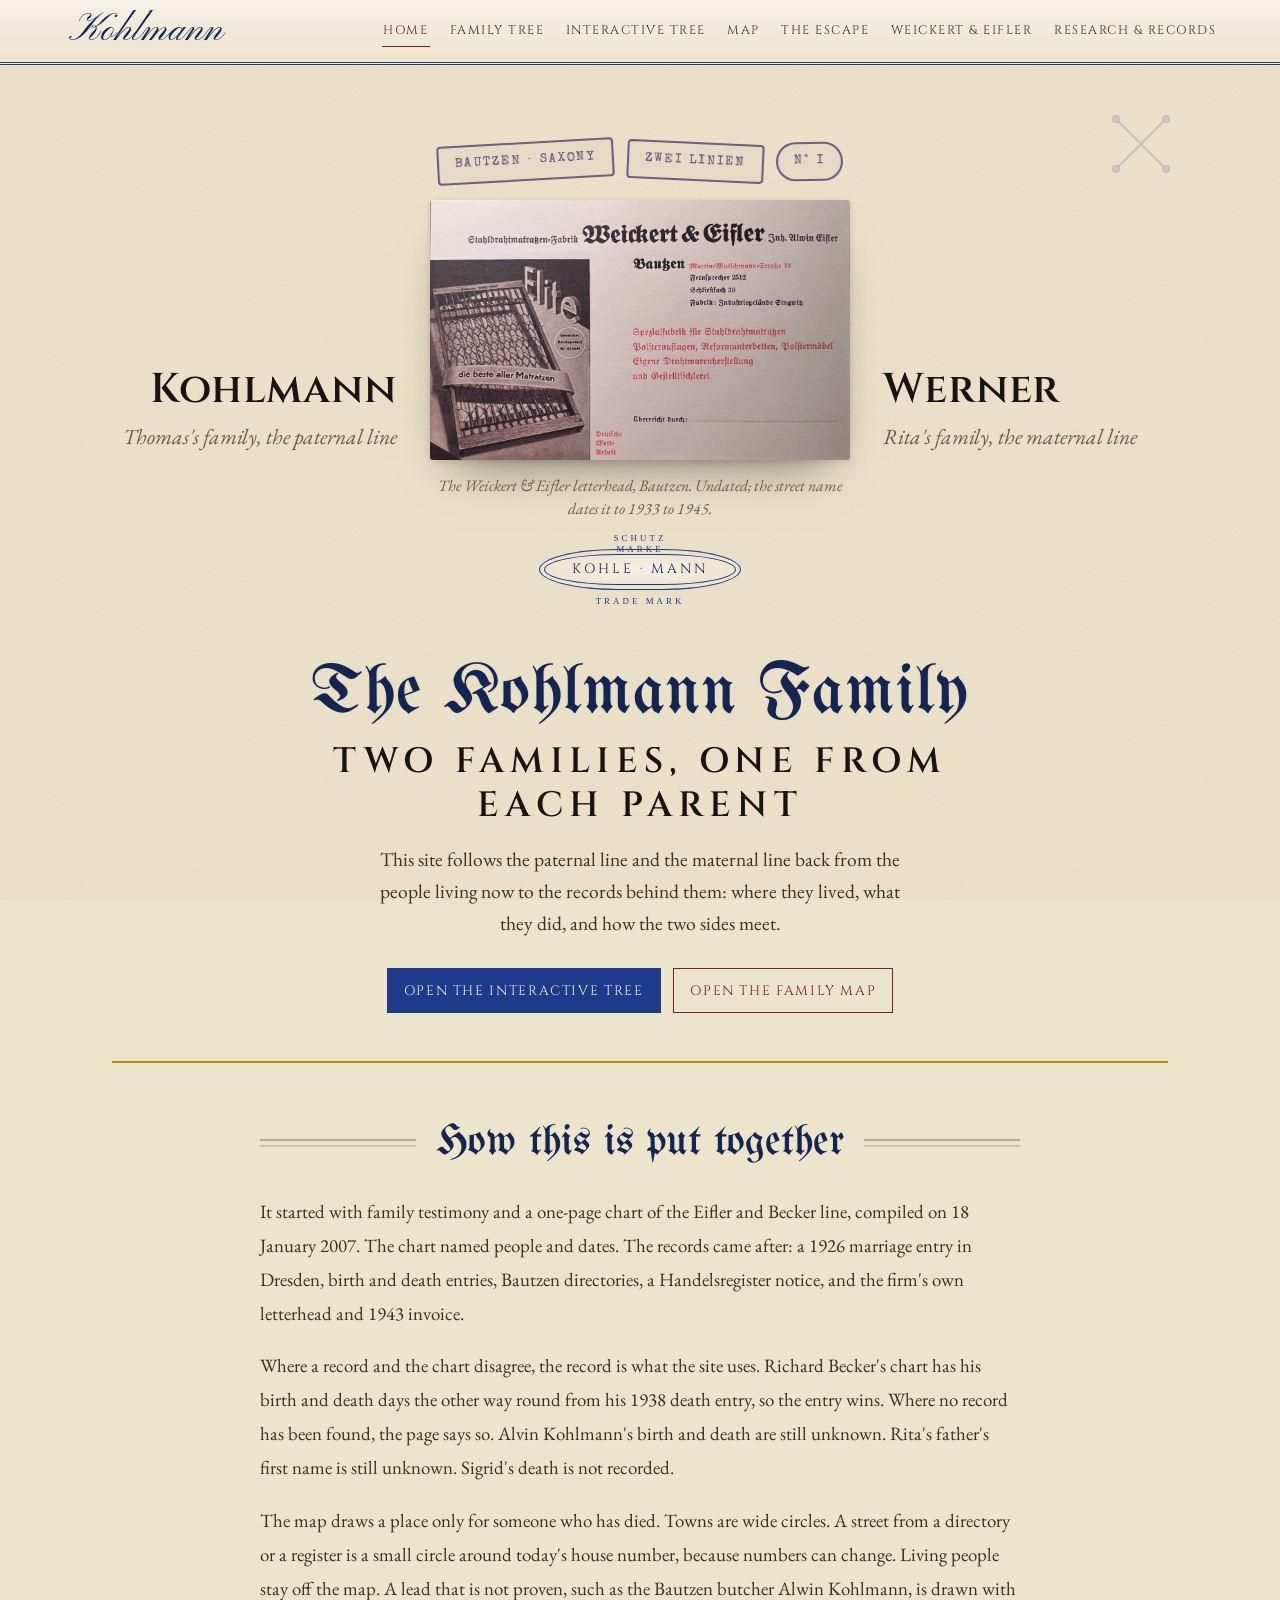
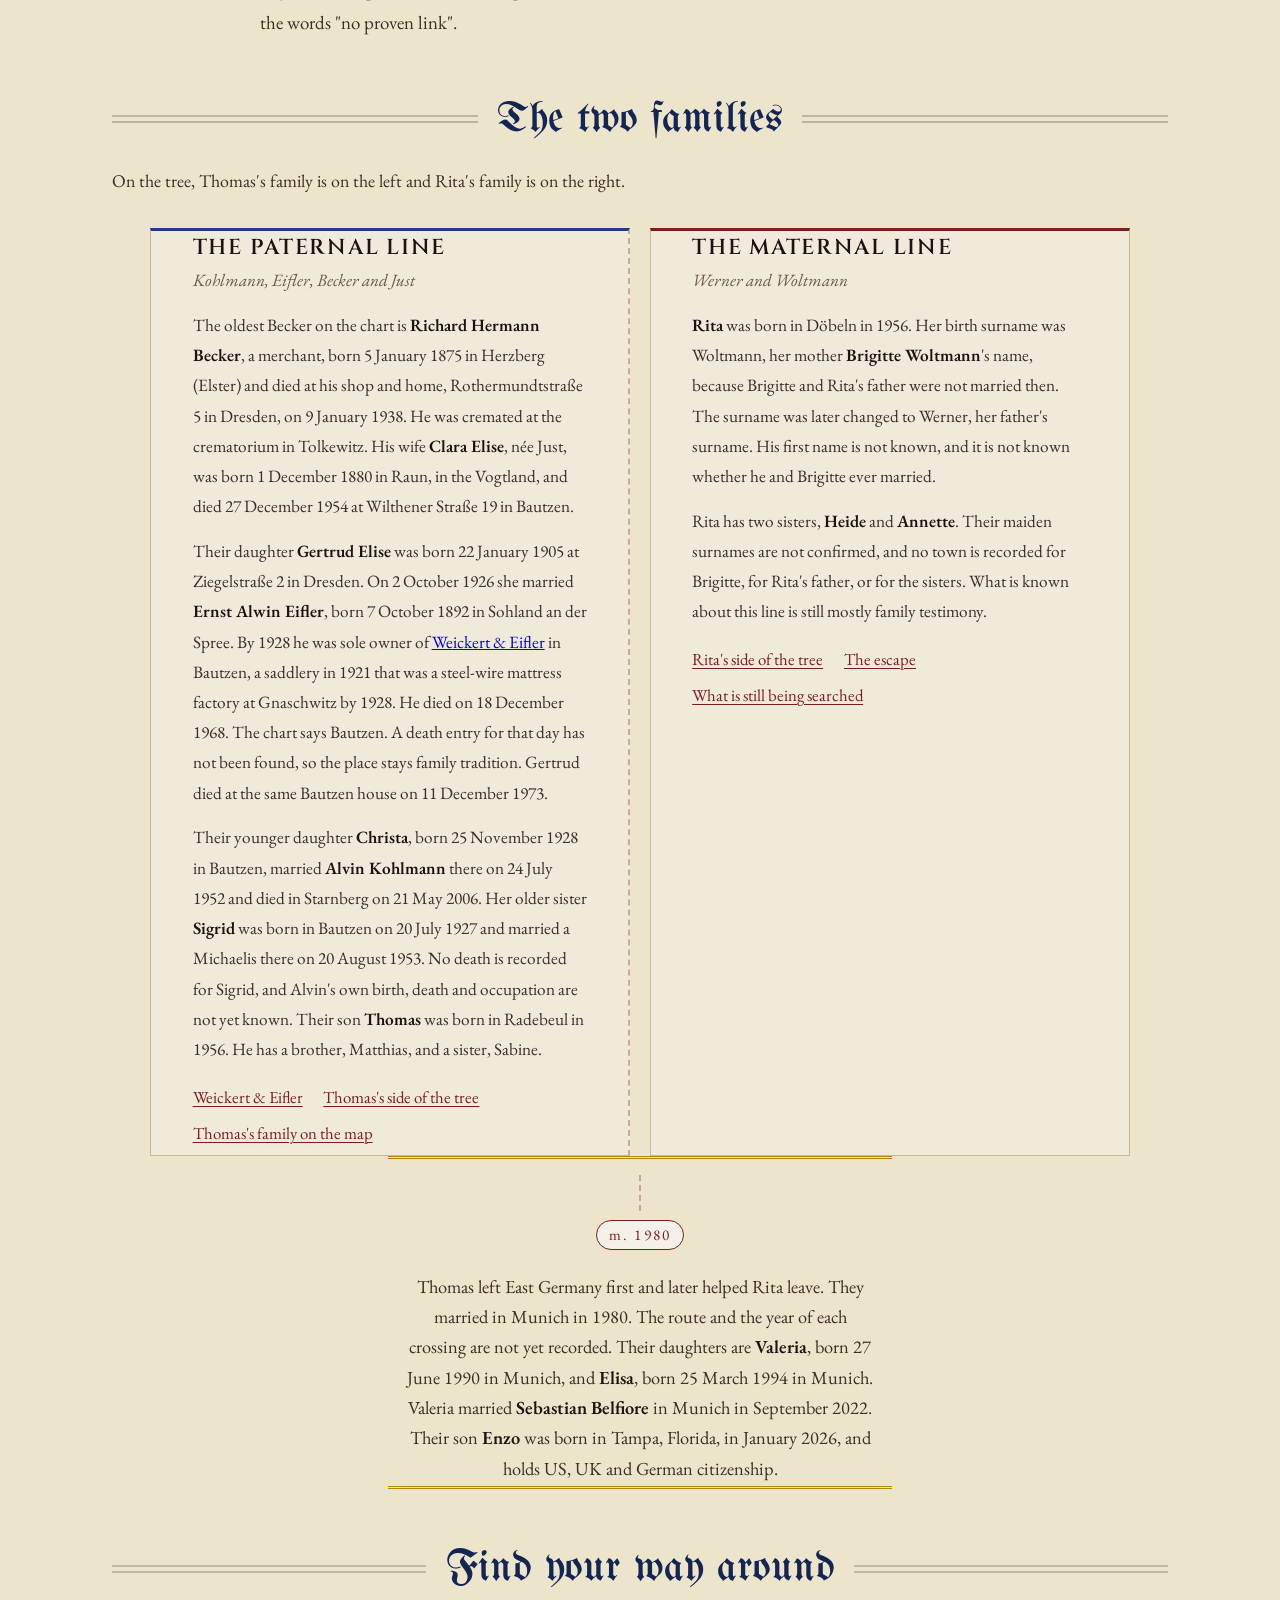
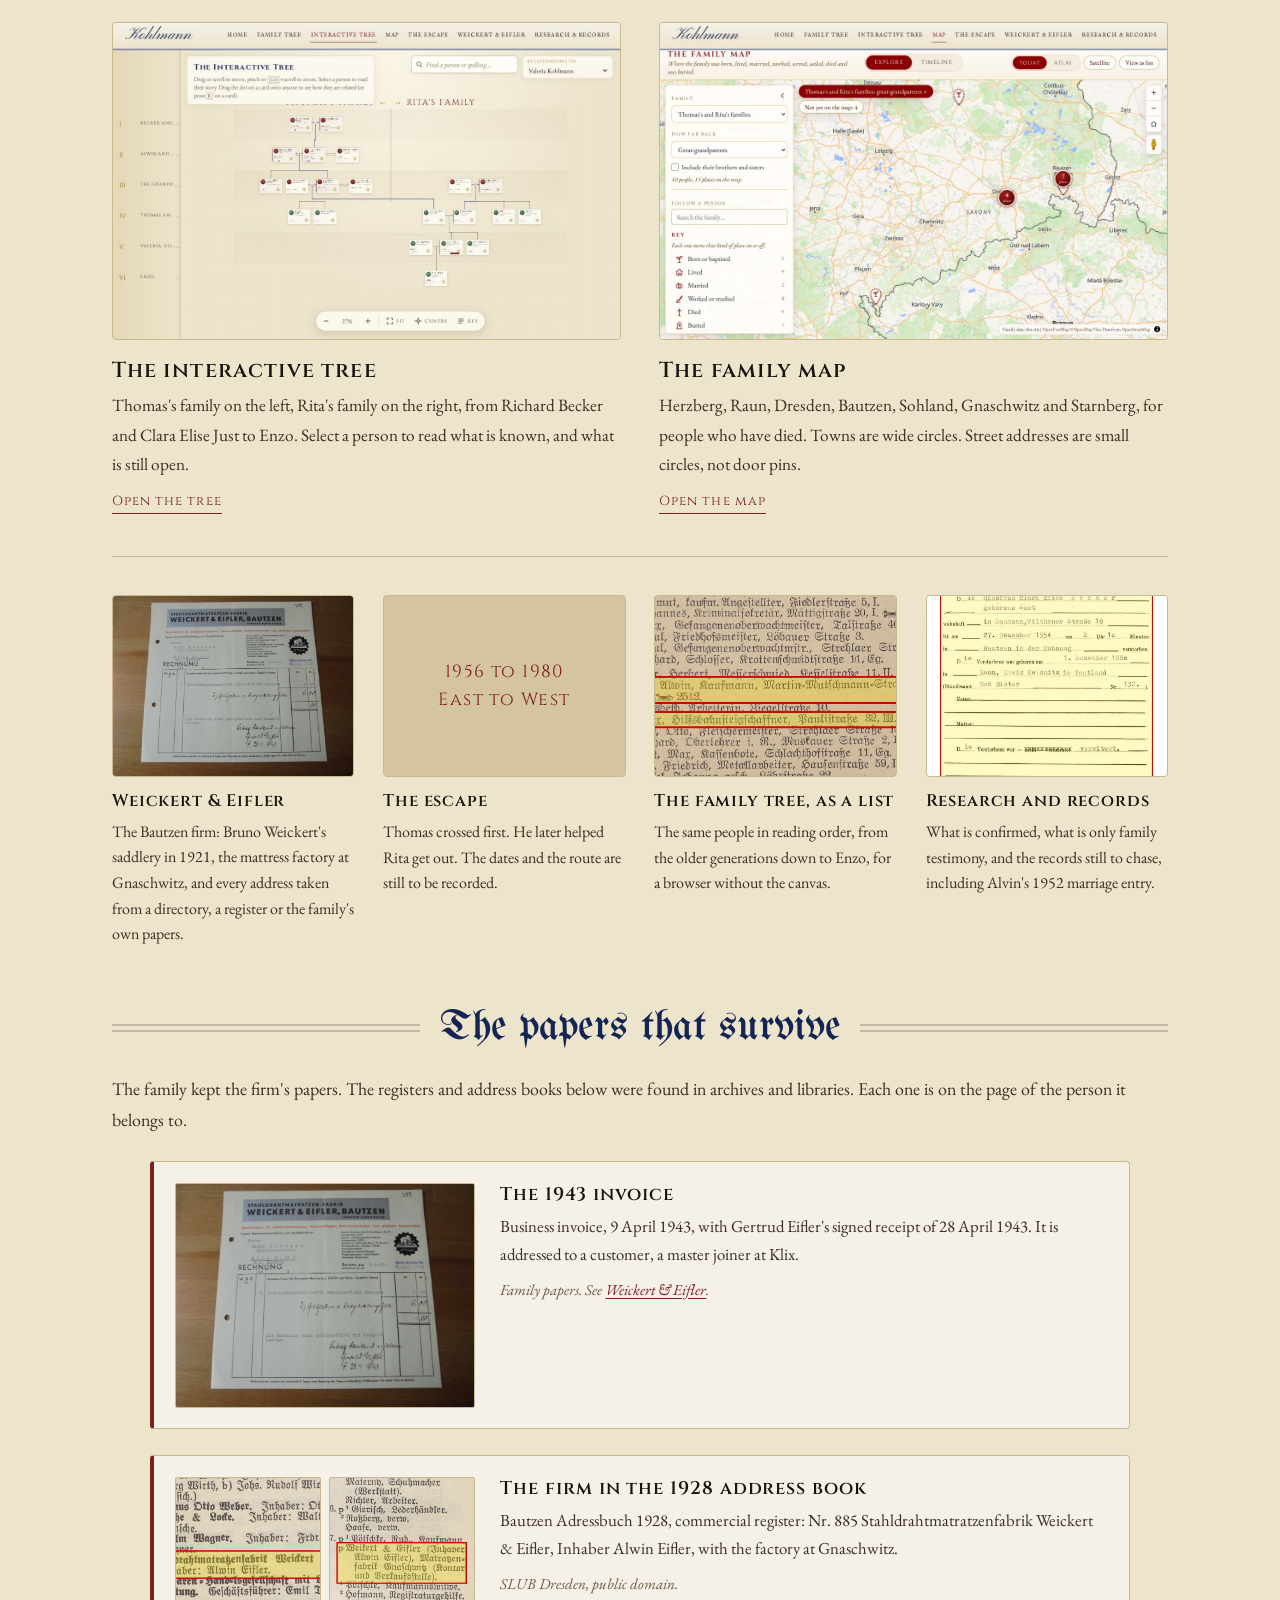
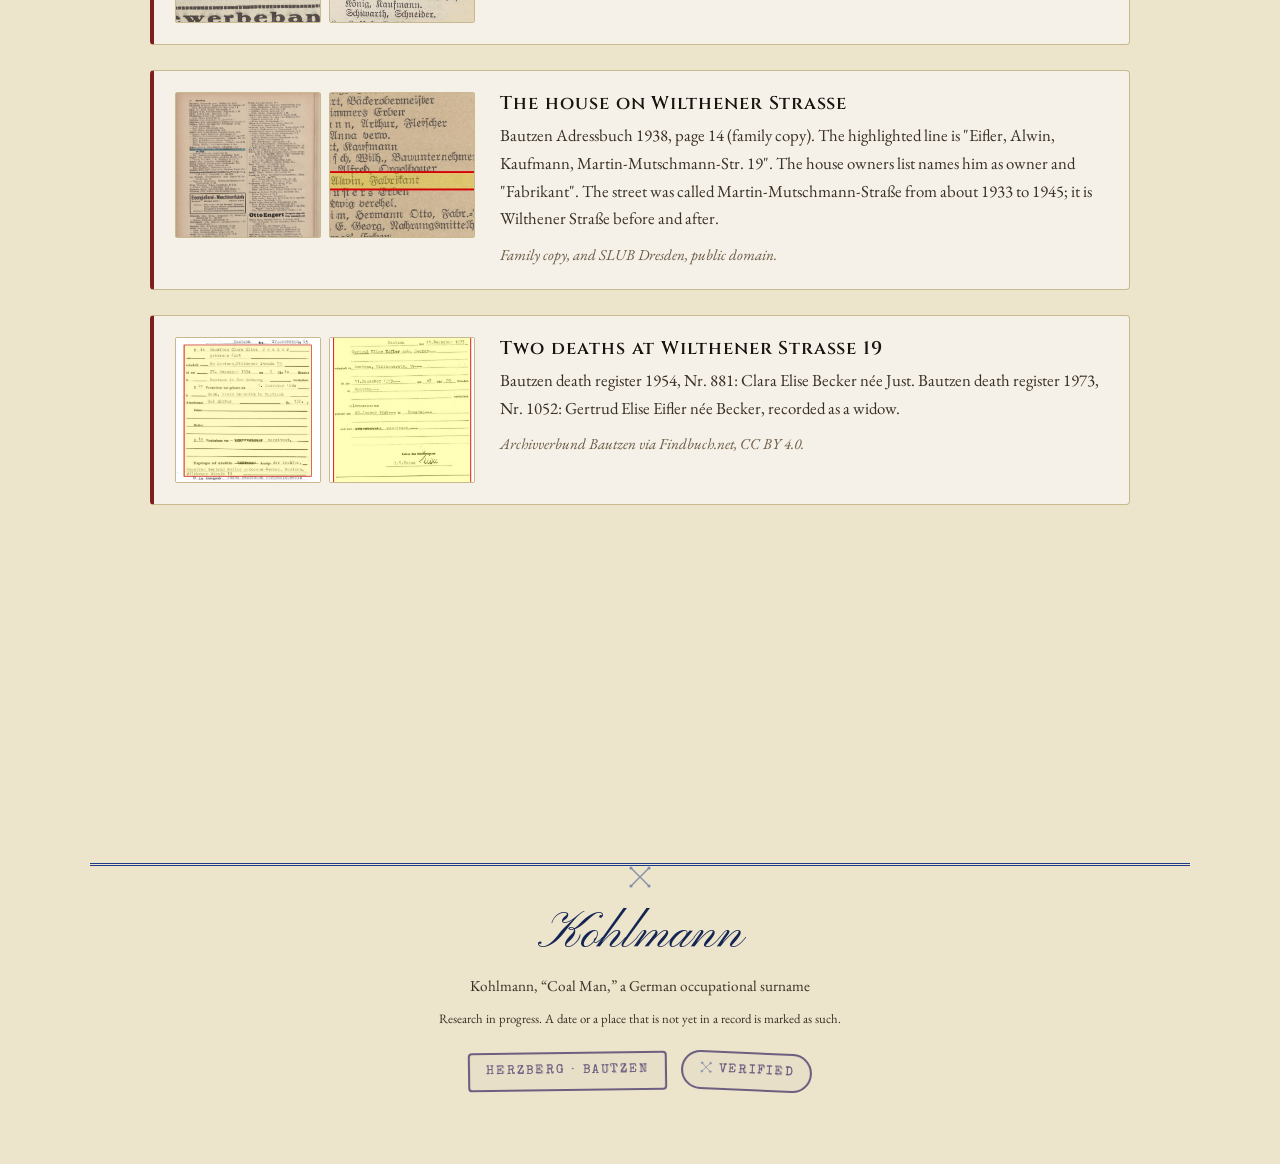
==== index.html @ f1d33b7b "Keep the letterhead seal clear of the home page caption. The two surnames stay the paternal and mate" ====
<!DOCTYPE html>
<html lang="en">
<head>
    <meta charset="UTF-8">
    <meta name="viewport" content="width=device-width, initial-scale=1.0">
    <title>The Kohlmann Family Heritage</title>
    <meta name="description" content="The Kohlmann and Werner families: Thomas's paternal line from Herzberg, Dresden and Bautzen, and Rita's maternal line from Döbeln, with the tree, the map and the records.">
    <link rel="preconnect" href="https://fonts.googleapis.com"><link rel="preconnect" href="https://fonts.gstatic.com" crossorigin><link href="https://fonts.googleapis.com/css2?family=Cinzel:wght@400;500;600;700&family=Cormorant+Garamond:ital,wght@0,400;0,500;0,600;1,400;1,500&family=EB+Garamond:ital,wght@0,400;0,500;0,600;1,400;1,500&family=IM+Fell+English+SC&family=Pinyon+Script&family=Special+Elite&family=UnifrakturMaguntia&display=swap" rel="stylesheet">
    <link rel="stylesheet" href="styles.css">

<style id="home-style">
/* Home page, laid out like the FitzMaurice home page: the two surnames flank a picture,
   then how it started, the two families, the way around the site, and the papers that survive. */
:root { --sepia: var(--ink-faded); --ink-light: var(--ink-soft); --border: var(--paper-edge); --parchment: var(--paper-dark); --cream: var(--paper-light); --gold-dark: var(--gold); --font-display: 'Cinzel', serif; --font-accent: 'EB Garamond', serif; }
.page-container { max-width: 1120px; }
.home-narrow { max-width: 760px; margin-left: auto; margin-right: auto; }
.home-hero { text-align: center; padding: 1.2rem 0 3rem; border-bottom: 2px solid var(--gold); }
.hero-pair { display: grid; grid-template-columns: minmax(0, 1fr) minmax(0, 420px) minmax(0, 1fr); align-items: center; gap: clamp(1.2rem, 2.6vw, 2.2rem); }
.hero-side { margin: 0; }
.hero-side--l { text-align: right; }
.hero-side--r { text-align: left; }
.hero-surname { display: block; font-family: var(--font-display); font-weight: 600; font-size: clamp(1.8rem, 3.3vw, 2.6rem); line-height: 1.05; color: var(--ink); letter-spacing: 0.02em; }
.hero-who { display: block; margin-top: 0.4rem; font-style: italic; font-size: clamp(1.1rem, 1.7vw, 1.35rem); color: var(--sepia); }
.hero-photo { margin: 0; }
.hero-photo img { display: block; width: 100%; height: auto; border-radius: 3px; box-shadow: 0 26px 48px -26px rgba(26, 20, 16, 0.6), 0 2px 6px rgba(26, 20, 16, 0.12); }
.hero-photo figcaption { margin-top: 0.85rem; font-size: 1rem; font-style: italic; color: var(--sepia); line-height: 1.45; }
.hero-photo .seal-row { justify-content: center; }
.home-hero .hero-title { margin-top: 2.2rem; }
.home-hero h1 { font-family: var(--font-display); font-weight: 600; font-size: clamp(1.55rem, 2.8vw, 2.2rem); line-height: 1.25; color: var(--ink); max-width: 30ch; margin: 0.6rem auto 0.9rem; }
.hero-dek { font-size: 1.22rem; line-height: 1.65; color: var(--ink-light); max-width: 58ch; margin: 0 auto; }
.hero-actions { display: flex; flex-wrap: wrap; justify-content: center; gap: 0.8rem; margin-top: 1.8rem; }
.home-story p { font-size: 1.18rem; line-height: 1.8; margin-bottom: 1.15rem; }
.families-lede { font-size: 1.12rem; line-height: 1.7; color: var(--ink-light); margin: -0.4rem 0 0; }
.families { display: grid; grid-template-columns: 1fr 1fr; margin: 2rem auto 0; max-width: 980px; }
.family { padding: 0.2rem 2.6rem 0.4rem; }
.family--l { border-right: 2px dashed rgba(124, 31, 31, 0.32); }
.family h3 { font-family: var(--font-display); font-weight: 600; font-size: 1.35rem; color: var(--ink); line-height: 1.25; }
.family-names { font-style: italic; color: var(--sepia); font-size: 1.08rem; margin: 0.15rem 0 0.9rem; }
.family p { font-size: 1.08rem; line-height: 1.75; margin-bottom: 0.9rem; }
.family-links { list-style: none; display: flex; flex-wrap: wrap; gap: 0.35rem 1.3rem; margin-top: 1.1rem; padding: 0; }
.family-links a, .families-meet a { color: var(--burgundy); text-decoration: underline; text-decoration-thickness: 1px; text-underline-offset: 3px; font-size: 1.05rem; }
.families-meet { text-align: center; max-width: 56ch; margin: 0 auto; }
.families-meet::before { content: ''; display: block; width: 0; height: 2.2rem; margin: 0 auto 0.5rem; border-left: 2px dashed rgba(124, 31, 31, 0.32); }
.meet-pill { display: inline-block; padding: 0.1rem 0.75rem; border: 1px solid var(--burgundy); border-radius: 999px; font-family: var(--font-accent); font-size: 0.95rem; color: var(--burgundy); background: var(--cream); }
.families-meet p { font-size: 1.15rem; line-height: 1.65; margin-top: 0.7rem; }
.home-tour { margin-top: 1rem; }
.tour-big { display: grid; grid-template-columns: 1fr 1fr; gap: 2.4rem; margin-top: 1.8rem; }
.tour-small { display: grid; grid-template-columns: repeat(4, 1fr); gap: 1.8rem; margin-top: 2.6rem; padding-top: 2.4rem; border-top: 1px solid var(--border); }
.tour { position: relative; }
.tour-img { overflow: hidden; aspect-ratio: 16 / 10; background: var(--parchment); border: 1px solid var(--border); border-radius: 4px; }
.tour--s .tour-img { aspect-ratio: 4 / 3; }
.tour-img img { display: block; width: 100%; height: 100%; object-fit: cover; object-position: 50% 30%; }
.tour h3 { font-family: var(--font-display); font-weight: 600; font-size: 1.35rem; line-height: 1.25; margin: 1.1rem 0 0.45rem; }
.tour--s h3 { font-size: 1.05rem; margin-top: 0.85rem; }
.tour h3 a { color: var(--ink); text-decoration: none; }
.tour h3 a::after { content: ''; position: absolute; inset: 0; }
.tour p { font-size: 1.08rem; line-height: 1.7; color: var(--ink-light); }
.tour--s p { font-size: 1rem; line-height: 1.6; }
.tour-go { display: inline-block; margin-top: 0.7rem; font-family: var(--font-display); font-size: 0.82rem; letter-spacing: 0.08em; color: var(--burgundy); border-bottom: 1px solid currentColor; padding-bottom: 1px; }
.tour:hover h3 a { color: var(--burgundy); text-decoration: underline; text-underline-offset: 4px; }
.tour:hover .tour-img { border-color: var(--gold); }
.tour:focus-within { outline: 3px solid var(--gold); outline-offset: 6px; border-radius: 4px; }
.tour-blank { display: grid; place-items: center; height: 100%; font-family: var(--font-display); font-size: 1.1rem; letter-spacing: 0.08em; color: var(--burgundy); text-align: center; padding: 1rem; }
.home-clues { margin-top: 3.6rem; }
.clue-grid { display: grid; gap: 1.6rem; max-width: 980px; margin: 1.6rem auto 0; }
.clue-card { display: grid; grid-template-columns: minmax(0, 300px) minmax(0, 1fr); gap: 1.6rem; padding: 1.3rem; background: var(--paper-light); border: 1px solid var(--border); border-left: 4px solid var(--burgundy); border-radius: 4px; }
.clue-photos { display: grid; grid-template-columns: 1fr 1fr; gap: 0.5rem; align-content: start; }
.clue-photos img:only-child { grid-column: 1 / -1; aspect-ratio: 4 / 3; }
.clue-photos img { display: block; width: 100%; height: auto; aspect-ratio: 1; object-fit: cover; object-position: 50% 30%; border: 1px solid var(--border); border-radius: 2px; }
.clue-text h3 { font-family: var(--font-display); font-weight: 600; font-size: 1.15rem; margin-bottom: 0.4rem; color: var(--ink); }
.clue-text p { font-size: 1.05rem; line-height: 1.65; color: var(--ink-light); }
.clue-text p + p { margin-top: 0.6rem; }
.clue-text a { color: var(--burgundy); text-underline-offset: 3px; }
.clue-src { font-size: 0.95rem !important; font-style: italic; color: var(--sepia) !important; }
@media (max-width: 980px) { .tour-small { grid-template-columns: 1fr 1fr; } }
@media (max-width: 760px) {
 .hero-pair { grid-template-columns: 1fr 1fr; gap: 1.2rem 1rem; }
 .hero-photo { grid-column: 1 / -1; order: -1; }
 .families { grid-template-columns: 1fr; }
 .family { padding: 0; }
 .family--l { border-right: 0; padding-bottom: 1.6rem; margin-bottom: 1.6rem; border-bottom: 2px dashed rgba(124, 31, 31, 0.32); }
 .tour-big { grid-template-columns: 1fr; gap: 2.2rem; }
 .clue-card { grid-template-columns: 1fr; }
}
@media (max-width: 560px) {
 .tour-small { grid-template-columns: 1fr; gap: 1.2rem; }
 .tour--s { display: grid; grid-template-columns: 120px 1fr; gap: 1rem; align-items: start; }
 .tour--s .tour-img { aspect-ratio: 1; }
 .tour--s h3 { margin-top: 0; }
}
</style>
</head>
<body>

<nav class="main-nav">
    <div class="nav-inner">
        <a href="index.html" class="nav-logo">Kohlmann</a>
        <div class="nav-links" id="navLinks">
            <a href="index.html" class="active">Home</a>
            <a href="family-tree.html">Family Tree</a>
            <a href="tree-canvas.html">Interactive Tree</a>
            <a href="map.html">Map</a>
            <a href="escape-from-east-germany.html">The Escape</a>
            <a href="weickert-eifler.html">Weickert &amp; Eifler</a>
            <a href="research.html">Research &amp; Records</a>
        </div>
        <button class="nav-toggle" id="navToggle" aria-label="Toggle menu">
            <span></span><span></span><span></span>
        </button>
    </div>
</nav>

<div class="page-container">

    <header class="home-hero">
        <div class="stamp-row" style="margin-bottom: 1.2rem;">
            <span class="stamp">Bautzen &middot; Saxony</span>
            <span class="stamp stamp--rotate-r">Zwei Linien</span>
            <span class="stamp stamp--round stamp--rotate-flat">N&deg; I</span>
        </div>
        <div class="hero-pair">
            <p class="hero-side hero-side--l"><span class="hero-surname">Kohlmann</span><span class="hero-who">Thomas's family, the paternal line</span></p>
            <figure class="hero-photo">
                <img src="images/weickert-eifler-letterhead.jpg" width="2430" height="1506" alt="Pre-printed advertising letterhead of Weickert and Eifler, Bautzen, from the years 1933 to 1945.">
                <figcaption>The Weickert &amp; Eifler letterhead, Bautzen. Undated; the street name dates it to 1933 to 1945.</figcaption>
                <p class="seal-row" style="margin-top: 1.8rem;"><span class="seal" aria-hidden="true">Kohle &middot; Mann</span></p>
            </figure>
            <p class="hero-side hero-side--r"><span class="hero-surname">Werner</span><span class="hero-who">Rita's family, the maternal line</span></p>
        </div>
        <div class="hero-title">The Kohlmann Family</div>
        <h1 id="two-families">Two families, one from each parent</h1>
        <p class="hero-dek">This site follows the paternal line and the maternal line back from the people living now to the records behind them: where they lived, what they did, and how the two sides meet.</p>
        <div class="hero-actions">
            <a class="home-btn home-btn--solid" href="tree-canvas.html">Open the interactive tree</a>
            <a class="home-btn home-btn--line" href="map.html">Open the family map</a>
        </div>
    </header>

    <section class="home-narrow home-story story-section" aria-labelledby="h-start">
        <h2 class="section-header" id="h-start">How this is put together</h2>
        <p>It started with family testimony and a one-page chart of the Eifler and Becker line, compiled on 18 January 2007. The chart named people and dates. The records came after: a 1926 marriage entry in Dresden, birth and death entries, Bautzen directories, a Handelsregister notice, and the firm's own letterhead and 1943 invoice.</p>
        <p>Where a record and the chart disagree, the record is what the site uses. Richard Becker's chart has his birth and death days the other way round from his 1938 death entry, so the entry wins. Where no record has been found, the page says so. Alvin Kohlmann's birth and death are still unknown. Rita's father's first name is still unknown. Sigrid's death is not recorded.</p>
        <p>The map draws a place only for someone who has died. Towns are wide circles. A street from a directory or a register is a small circle around today's house number, because numbers can change. Living people stay off the map. A lead that is not proven, such as the Bautzen butcher Alwin Kohlmann, is drawn with the words "no proven link".</p>
    </section>

    <section class="home-families" aria-labelledby="h-families">
        <h2 class="section-header" id="h-families">The two families</h2>
        <p class="families-lede">On the tree, Thomas's family is on the left and Rita's family is on the right.</p>
        <div class="families">
            <article class="family family--l" aria-labelledby="h-paternal">
                <h3 id="h-paternal">The paternal line</h3>
                <p class="family-names">Kohlmann, Eifler, Becker and Just</p>
                <p>The oldest Becker on the chart is <strong>Richard Hermann Becker</strong>, a merchant, born 5 January 1875 in Herzberg (Elster) and died at his shop and home, Rothermundtstra&szlig;e 5 in Dresden, on 9 January 1938. He was cremated at the crematorium in Tolkewitz. His wife <strong>Clara Elise</strong>, n&eacute;e Just, was born 1 December 1880 in Raun, in the Vogtland, and died 27 December 1954 at Wilthener Stra&szlig;e 19 in Bautzen.</p>
                <p>Their daughter <strong>Gertrud Elise</strong> was born 22 January 1905 at Ziegelstra&szlig;e 2 in Dresden. On 2 October 1926 she married <strong>Ernst Alwin Eifler</strong>, born 7 October 1892 in Sohland an der Spree. By 1928 he was sole owner of <a href="weickert-eifler.html">Weickert &amp; Eifler</a> in Bautzen, a saddlery in 1921 that was a steel-wire mattress factory at Gnaschwitz by 1928. He died on 18 December 1968. The chart says Bautzen. A death entry for that day has not been found, so the place stays family tradition. Gertrud died at the same Bautzen house on 11 December 1973.</p>
                <p>Their younger daughter <strong>Christa</strong>, born 25 November 1928 in Bautzen, married <strong>Alvin Kohlmann</strong> there on 24 July 1952 and died in Starnberg on 21 May 2006. Her older sister <strong>Sigrid</strong> was born in Bautzen on 20 July 1927 and married a Michaelis there on 20 August 1953. No death is recorded for Sigrid, and Alvin's own birth, death and occupation are not yet known. Their son <strong>Thomas</strong> was born in Radebeul in 1956. He has a brother, Matthias, and a sister, Sabine.</p>
                <ul class="family-links">
                    <li><a href="weickert-eifler.html">Weickert &amp; Eifler</a></li>
                    <li><a href="tree-canvas.html">Thomas's side of the tree</a></li>
                    <li><a href="map.html?family=thomas">Thomas's family on the map</a></li>
                </ul>
            </article>
            <article class="family family--r" aria-labelledby="h-maternal">
                <h3 id="h-maternal">The maternal line</h3>
                <p class="family-names">Werner and Woltmann</p>
                <p><strong>Rita</strong> was born in D&ouml;beln in 1956. Her birth surname was Woltmann, her mother <strong>Brigitte Woltmann</strong>'s name, because Brigitte and Rita's father were not married then. The surname was later changed to Werner, her father's surname. His first name is not known, and it is not known whether he and Brigitte ever married.</p>
                <p>Rita has two sisters, <strong>Heide</strong> and <strong>Annette</strong>. Their maiden surnames are not confirmed, and no town is recorded for Brigitte, for Rita's father, or for the sisters. What is known about this line is still mostly family testimony.</p>
                <ul class="family-links">
                    <li><a href="tree-canvas.html">Rita's side of the tree</a></li>
                    <li><a href="escape-from-east-germany.html">The escape</a></li>
                    <li><a href="research.html">What is still being searched</a></li>
                </ul>
            </article>
        </div>
        <div class="families-meet">
            <span class="meet-pill">m. 1980</span>
            <p>Thomas left East Germany first and later helped Rita leave. They married in Munich in 1980. The route and the year of each crossing are not yet recorded. Their daughters are <strong>Valeria</strong>, born 27 June 1990 in Munich, and <strong>Elisa</strong>, born 25 March 1994 in Munich. Valeria married <strong>Sebastian Belfiore</strong> in Munich in September 2022. Their son <strong>Enzo</strong> was born in Tampa, Florida, in January 2026, and holds US, UK and German citizenship.</p>
        </div>
    </section>

    <section class="home-tour" aria-labelledby="h-tour">
        <h2 class="section-header" id="h-tour">Find your way around</h2>
        <div class="tour-big">
            <article class="tour">
                <div class="tour-img"><img src="images/home/tree.jpg" width="1184" height="740" loading="lazy" alt="The interactive tree, with Thomas's family on the left and Rita's family on the right."></div>
                <h3><a href="tree-canvas.html">The interactive tree</a></h3>
                <p>Thomas's family on the left, Rita's family on the right, from Richard Becker and Clara Elise Just to Enzo. Select a person to read what is known, and what is still open.</p>
                <span class="tour-go" aria-hidden="true">Open the tree</span>
            </article>
            <article class="tour">
                <div class="tour-img"><img src="images/home/map.jpg" width="1184" height="740" loading="lazy" alt="The family map of Saxony, with circles at Dresden, Bautzen, Herzberg and Raun."></div>
                <h3><a href="map.html">The family map</a></h3>
                <p>Herzberg, Raun, Dresden, Bautzen, Sohland, Gnaschwitz and Starnberg, for people who have died. Towns are wide circles. Street addresses are small circles, not door pins.</p>
                <span class="tour-go" aria-hidden="true">Open the map</span>
            </article>
        </div>
        <div class="tour-small">
            <article class="tour tour--s">
                <div class="tour-img"><img src="images/weickert-eifler-rechnung-1943.jpg" width="1599" height="1200" loading="lazy" alt="Weickert and Eifler invoice of 9 April 1943."></div>
                <div class="tour-text">
                    <h3><a href="weickert-eifler.html">Weickert &amp; Eifler</a></h3>
                    <p>The Bautzen firm: Bruno Weickert's saddlery in 1921, the mattress factory at Gnaschwitz, and every address taken from a directory, a register or the family's own papers.</p>
                </div>
            </article>
            <article class="tour tour--s">
                <div class="tour-img"><div class="tour-blank">1956 to 1980<br>East to West</div></div>
                <div class="tour-text">
                    <h3><a href="escape-from-east-germany.html">The escape</a></h3>
                    <p>Thomas crossed first. He later helped Rita get out. The dates and the route are still to be recorded.</p>
                </div>
            </article>
            <article class="tour tour--s">
                <div class="tour-img"><img src="images/records/1938-bautzen-p14-eifler-alwin.jpg" width="1281" height="563" loading="lazy" alt="Bautzen address book 1938, the entry for Alwin Eifler."></div>
                <div class="tour-text">
                    <h3><a href="family-tree.html">The family tree, as a list</a></h3>
                    <p>The same people in reading order, from the older generations down to Enzo, for a browser without the canvas.</p>
                </div>
            </article>
            <article class="tour tour--s">
                <div class="tour-img"><img src="images/records/1954-bautzen-death-881-clara-elise-becker.jpg" width="940" height="960" loading="lazy" alt="Bautzen death register 1954, entry 881."></div>
                <div class="tour-text">
                    <h3><a href="research.html">Research and records</a></h3>
                    <p>What is confirmed, what is only family testimony, and the records still to chase, including Alvin's 1952 marriage entry.</p>
                </div>
            </article>
        </div>
    </section>

    <section class="home-clues" aria-labelledby="h-clues">
        <h2 class="section-header" id="h-clues">The papers that survive</h2>
        <p class="families-lede">The family kept the firm's papers. The registers and address books below were found in archives and libraries. Each one is on the page of the person it belongs to.</p>
        <div class="clue-grid">
            <div class="clue-card">
                <div class="clue-photos"><img src="images/weickert-eifler-rechnung-1943.jpg" width="1599" height="1200" loading="lazy" alt="Weickert and Eifler invoice of 9 April 1943 with Gertrud Eifler's signed receipt."></div>
                <div class="clue-text">
                    <h3>The 1943 invoice</h3>
                    <p>Business invoice, 9 April 1943, with Gertrud Eifler's signed receipt of 28 April 1943. It is addressed to a customer, a master joiner at Klix.</p>
                    <p class="clue-src">Family papers. See <a href="weickert-eifler.html">Weickert &amp; Eifler</a>.</p>
                </div>
            </div>
            <div class="clue-card">
                <div class="clue-photos"><img src="images/records/1928-bautzen-handelsregister-885-weickert-eifler.jpg" width="1147" height="498" loading="lazy" alt="Bautzen address book 1928, commercial register entry 885."><img src="images/records/1928-bautzen-weikert-eifler-matratzenfabrik-gnaschwitz.jpg" width="808" height="562" loading="lazy" alt="Bautzen address book 1928, the mattress factory at Gnaschwitz."></div>
                <div class="clue-text">
                    <h3>The firm in the 1928 address book</h3>
                    <p>Bautzen Adressbuch 1928, commercial register: Nr. 885 Stahldrahtmatratzenfabrik Weickert &amp; Eifler, Inhaber Alwin Eifler, with the factory at Gnaschwitz.</p>
                    <p class="clue-src">SLUB Dresden, public domain.</p>
                </div>
            </div>
            <div class="clue-card">
                <div class="clue-photos"><img src="images/alvin-yellow-pages.png" width="1692" height="1714" loading="lazy" alt="Page 14 of the 1938 Bautzen address book with the Alwin Eifler entry highlighted."><img src="images/records/1938-bautzen-house-owner-mms19-eifler.jpg" width="1109" height="460" loading="lazy" alt="Bautzen address book 1938, house owners list for Martin-Mutschmann-Strasse 19."></div>
                <div class="clue-text">
                    <h3>The house on Wilthener Stra&szlig;e</h3>
                    <p>Bautzen Adressbuch 1938, page 14 (family copy). The highlighted line is "Eifler, Alwin, Kaufmann, Martin-Mutschmann-Str. 19". The house owners list names him as owner and "Fabrikant". The street was called Martin-Mutschmann-Stra&szlig;e from about 1933 to 1945; it is Wilthener Stra&szlig;e before and after.</p>
                    <p class="clue-src">Family copy, and SLUB Dresden, public domain.</p>
                </div>
            </div>
            <div class="clue-card">
                <div class="clue-photos"><img src="images/records/1954-bautzen-death-881-clara-elise-becker.jpg" width="940" height="960" loading="lazy" alt="Bautzen death register 1954, entry 881, Clara Elise Becker."><img src="images/records/1973-bautzen-death-1052-gertrud-elise-eifler.jpg" width="940" height="1170" loading="lazy" alt="Bautzen death register 1973, entry 1052, Gertrud Elise Eifler."></div>
                <div class="clue-text">
                    <h3>Two deaths at Wilthener Stra&szlig;e 19</h3>
                    <p>Bautzen death register 1954, Nr. 881: Clara Elise Becker n&eacute;e Just. Bautzen death register 1973, Nr. 1052: Gertrud Elise Eifler n&eacute;e Becker, recorded as a widow.</p>
                    <p class="clue-src">Archivverbund Bautzen via Findbuch.net, CC BY 4.0.</p>
                </div>
            </div>
            <div class="clue-card">
                <div class="clue-photos"><img src="images/records/1938-dresden-rothermundtstrasse5-becker.jpg" width="760" height="550" loading="lazy" alt="Dresden address book 1938, Becker at Rothermundtstrasse 5."></div>
                <div class="clue-text">
                    <h3>Richard Becker in Dresden</h3>
                    <p>The Dresden address book for 1938 lists Richard Becker at Rothermundtstra&szlig;e 5, the shop and home where he died on 9 January 1938.</p>
                    <p class="clue-src">SLUB Dresden, public domain.</p>
                </div>
            </div>
        </div>
    </section>

</div>

<footer class="site-footer">
    <div class="footer-crest">Kohlmann</div>
    <p>Kohlmann, &ldquo;Coal Man,&rdquo; a German occupational surname</p>
    <p style="margin-top: 0.5rem; font-size: 0.8rem;">Research in progress. A date or a place that is not yet in a record is marked as such.</p>
    <div class="stamp-row" style="margin-top: 1.4rem;">
        <span class="stamp stamp--rotate-flat">Herzberg &middot; Bautzen</span>
        <span class="stamp stamp--round stamp--rotate-r"><span class="crossed-swords"></span> Verified</span>
    </div>
</footer>

<script>
const navToggle = document.getElementById('navToggle');
const navLinks = document.getElementById('navLinks');
if (navToggle) {
    navToggle.addEventListener('click', () => {
        navLinks.classList.toggle('open');
    });
    navLinks.querySelectorAll('a').forEach(link => {
        link.addEventListener('click', () => navLinks.classList.remove('open'));
    });
}

const observer = new IntersectionObserver((entries) => {
    entries.forEach((entry, index) => {
        if (entry.isIntersecting) {
            setTimeout(() => {
                entry.target.style.opacity = '1';
                entry.target.style.transform = 'translateY(0)';
            }, index * 80);
            observer.unobserve(entry.target);
        }
    });
}, { threshold: 0.1, rootMargin: '0px 0px -50px 0px' });

document.querySelectorAll('.family, .tour, .families-meet, .clue-card').forEach(el => {
    el.style.opacity = '0';
    el.style.transform = 'translateY(20px)';
    el.style.transition = 'opacity 0.6s ease, transform 0.6s ease';
    observer.observe(el);
});
</script>

</body>
</html>
---- styles.css ----
/* ============================================
   THE KOHLMANN FAMILY HERITAGE
   Vintage German trade-catalogue stylesheet
   ============================================ */

:root {
    /* Paper */
    --paper:        #EDE4CC;
    --paper-light:  #F5F1E8;
    --paper-dark:   #D4C5A0;
    --paper-edge:   #c9b98e;

    /* Inks */
    --ink:          #1A1410;
    --ink-soft:     #3a2f24;
    --ink-faded:    #6b5a44;

    --cobalt:       #1E3A8A;
    --cobalt-dark:  #142554;
    --cobalt-soft:  rgba(30, 58, 138, 0.08);

    --burgundy:     #7C1F1F;
    --burgundy-dark:#4d1212;

    --gold:         #B8860B;
    --gold-light:   #D4A53C;
    --gold-soft:    rgba(184, 134, 11, 0.12);

    --purple-stamp: #4A3B6B;
    --forest:       #2D4A2B;

    /* Card border tags (kept for backward compatibility) */
    --border-direct:    var(--cobalt);
    --border-spouse:    var(--gold);
    --border-sibling:   var(--purple-stamp);
    --border-you:       var(--burgundy);
    --border-immigrant: var(--cobalt);
    --border-golfer:    var(--forest);

    /* Aliases used by tree-canvas.css */
    --sepia:      #c8a97a;
    --verde:      var(--forest);
    --verde-dark: #1a2c19;
    --rosso:      var(--burgundy);
    --rosso-dark: var(--burgundy-dark);
    --gold-deep:  var(--gold);

    /* Spacing rhythm */
    --rule:       1px solid var(--paper-edge);
    --double-rule: 3px double var(--cobalt);
}

/* ----- Reset ----- */
* { box-sizing: border-box; margin: 0; padding: 0; }
html, body { min-height: 100%; }

/* ============================================
   PAPER GROUND: cream base + subtle grain + foxing
   ============================================ */
body {
    background-color: var(--paper);
    /* Layer 1: small foxing spots; Layer 2: paper grain */
    background-image:
        url("data:image/svg+xml;utf8,<svg xmlns='http://www.w3.org/2000/svg' width='600' height='600'><filter id='s'><feTurbulence type='fractalNoise' baseFrequency='0.012' numOctaves='2' seed='9'/><feColorMatrix values='0 0 0 0 0.55 0 0 0 0 0.42 0 0 0 0 0.22 0 0 0 0.20 -0.18'/></filter><rect width='100%25' height='100%25' filter='url(%23s)'/></svg>"),
        url("data:image/svg+xml;utf8,<svg xmlns='http://www.w3.org/2000/svg' width='220' height='220'><filter id='n'><feTurbulence type='fractalNoise' baseFrequency='0.85' numOctaves='2' seed='3'/><feColorMatrix values='0 0 0 0 0.42 0 0 0 0 0.32 0 0 0 0 0.18 0 0 0 0.10 0'/></filter><rect width='100%25' height='100%25' filter='url(%23n)'/></svg>");
    background-size: 600px 600px, 220px 220px;
    background-attachment: fixed, fixed;
    color: var(--ink);
    font-family: 'EB Garamond', 'Garamond', 'Hoefler Text', 'Iowan Old Style', Georgia, serif;
    font-size: 19px;
    font-weight: 400;
    line-height: 1.62;
    text-rendering: optimizeLegibility;
    -webkit-font-smoothing: antialiased;
}

/* ============================================
   TYPOGRAPHY HIERARCHY
   ============================================ */

/* Hero display title: Fraktur, the major page subject */
.hero-title {
    font-family: 'UnifrakturMaguntia', 'UnifrakturCook', serif;
    font-weight: 400;
    font-size: clamp(2.6rem, 6vw, 4.4rem);
    line-height: 1.05;
    color: var(--cobalt-dark);
    text-align: center;
    letter-spacing: 0.01em;
    text-shadow: 0 0 1px rgba(20, 37, 84, 0.25);
}

/* Hero h1: small-caps title, more legible */
.hero-intro h1 {
    font-family: 'Cinzel', 'Cormorant Garamond', serif;
    font-weight: 600;
    font-size: clamp(1.05rem, 1.7vw, 1.4rem);
    text-transform: uppercase;
    letter-spacing: 0.32em;
    color: var(--burgundy);
    text-align: center;
    margin: 1rem 0 1.6rem;
}

/* Major section header: Fraktur, smaller; flanked by ornament rules */
.section-header {
    font-family: 'UnifrakturMaguntia', serif;
    font-weight: 400;
    font-size: clamp(1.9rem, 3.4vw, 2.7rem);
    color: var(--cobalt-dark);
    text-align: center;
    margin: 3.5rem 0 1.8rem;
    line-height: 1.1;

    display: grid;
    grid-template-columns: 1fr auto 1fr;
    align-items: center;
    gap: 1.2rem;
}
.section-header::before,
.section-header::after {
    content: "";
    height: 14px;
    background-image: url("data:image/svg+xml;utf8,<svg xmlns='http://www.w3.org/2000/svg' viewBox='0 0 200 14' preserveAspectRatio='none'><line x1='0' y1='4' x2='200' y2='4' stroke='%231A1410' stroke-width='0.7'/><line x1='0' y1='10' x2='200' y2='10' stroke='%231A1410' stroke-width='0.4'/></svg>");
    background-repeat: no-repeat;
    background-size: 100% 100%;
    opacity: 0.85;
}

/* Sub-headers in cards / story sections: Cinzel, more legible */
h3 {
    font-family: 'Cinzel', 'Cormorant Garamond', serif;
    font-weight: 600;
    font-size: 1.32rem;
    color: var(--ink);
    letter-spacing: 0.05em;
    line-height: 1.3;
}
h4 {
    font-family: 'Cormorant Garamond', 'EB Garamond', serif;
    font-weight: 600;
    font-size: 1.12rem;
    color: var(--ink);
    line-height: 1.25;
}

p {
    font-family: 'EB Garamond', serif;
    font-size: 1.05rem;
    line-height: 1.68;
    color: var(--ink-soft);
}
p strong { color: var(--ink); font-weight: 600; }
p em { color: var(--ink-soft); font-style: italic; }

/* ============================================
   ORNAMENTAL DEVICES (reusable)
   ============================================ */

/* Twin-rule horizontal divider with centered diamond device */
.ornament-divider {
    margin: 3rem auto;
    height: 24px;
    background-image: url("data:image/svg+xml;utf8,<svg xmlns='http://www.w3.org/2000/svg' viewBox='0 0 600 24' preserveAspectRatio='xMidYMid meet'><line x1='0' y1='8' x2='260' y2='8' stroke='%231A1410' stroke-width='0.7'/><line x1='0' y1='16' x2='260' y2='16' stroke='%231A1410' stroke-width='0.35'/><line x1='340' y1='8' x2='600' y2='8' stroke='%231A1410' stroke-width='0.7'/><line x1='340' y1='16' x2='600' y2='16' stroke='%231A1410' stroke-width='0.35'/><g transform='translate(300,12)' fill='%231E3A8A'><polygon points='0,-8 7,0 0,8 -7,0'/><polygon points='-14,0 -7,-4 -7,4' opacity='0.7'/><polygon points='14,0 7,-4 7,4' opacity='0.7'/></g></svg>");
    background-repeat: no-repeat;
    background-position: center;
    background-size: contain;
    opacity: 0.85;
}

/* Oval trademark seal: wraps an inline element */
.seal {
    display: inline-block;
    position: relative;
    padding: 0.7rem 2rem;
    border: 1.5px solid var(--cobalt);
    border-radius: 50%/65%;
    background:
        radial-gradient(ellipse at center, var(--paper-light) 0%, transparent 70%),
        var(--paper);
    box-shadow: inset 0 0 0 4px var(--paper), inset 0 0 0 5px var(--cobalt);
    color: var(--cobalt-dark);
    font-family: 'IM Fell English SC', 'Cinzel', serif;
    font-weight: 400;
    font-size: 0.85rem;
    text-transform: uppercase;
    letter-spacing: 0.22em;
    text-align: center;
    line-height: 1.2;
}
.seal::before, .seal::after {
    position: absolute;
    left: 50%;
    transform: translateX(-50%);
    font-family: 'IM Fell English SC', serif;
    font-size: 0.55rem;
    letter-spacing: 0.35em;
    color: var(--cobalt);
    text-transform: uppercase;
}
.seal::before { content: "Schutz Marke"; top: -1.05rem; }
.seal::after  { content: "Trade Mark";   bottom: -1.1rem; }

.seal--burgundy { border-color: var(--burgundy); color: var(--burgundy-dark); box-shadow: inset 0 0 0 4px var(--paper), inset 0 0 0 5px var(--burgundy); }
.seal--burgundy::before, .seal--burgundy::after { color: var(--burgundy); }

.seal--gold { border-color: var(--gold); color: var(--gold); box-shadow: inset 0 0 0 4px var(--paper), inset 0 0 0 5px var(--gold); }
.seal--gold::before, .seal--gold::after { color: var(--gold); }

/* Purple ink stamp: slightly rotated, off-register */
.stamp {
    display: inline-block;
    padding: 0.45rem 1rem;
    border: 2px solid var(--purple-stamp);
    border-radius: 4px;
    color: var(--purple-stamp);
    font-family: 'Special Elite', 'Courier Prime', 'Courier New', monospace;
    font-size: 0.78rem;
    font-weight: 400;
    letter-spacing: 0.18em;
    text-transform: uppercase;
    transform: rotate(-3.2deg);
    opacity: 0.78;
    background: rgba(74, 59, 107, 0.04);
    text-shadow: 0.3px 0.3px 0 rgba(74, 59, 107, 0.5);
    box-shadow:
        inset 0.5px 0 0 rgba(74, 59, 107, 0.2),
        inset -0.5px 0 0 rgba(74, 59, 107, 0.2);
}
.stamp--rotate-r { transform: rotate(2.6deg); }
.stamp--rotate-flat { transform: rotate(-0.8deg); }
.stamp--round { border-radius: 50px; }

/* Ornamental cursive wordmark: for personal names and ceremonial moments */
.wordmark {
    font-family: 'Pinyon Script', 'Allura', cursive;
    font-weight: 400;
    color: var(--cobalt-dark);
    font-size: 1.6em;
    line-height: 0.9;
    letter-spacing: 0.01em;
}

/* Crossed swords (Meissen): used as subtle watermark */
.crossed-swords {
    display: inline-block;
    width: 1.1em;
    height: 1.1em;
    vertical-align: -0.2em;
    background-image: url("data:image/svg+xml;utf8,<svg xmlns='http://www.w3.org/2000/svg' viewBox='0 0 24 24'><g fill='none' stroke='%231E3A8A' stroke-width='1.4' stroke-linecap='round'><line x1='4' y1='4' x2='20' y2='20'/><line x1='20' y1='4' x2='4' y2='20'/><circle cx='5' cy='5' r='1.4' fill='%231E3A8A'/><circle cx='19' cy='5' r='1.4' fill='%231E3A8A'/><circle cx='5' cy='19' r='1.4' fill='%231E3A8A'/><circle cx='19' cy='19' r='1.4' fill='%231E3A8A'/></g></svg>");
    background-repeat: no-repeat;
    background-position: center;
    background-size: contain;
    opacity: 0.55;
}

/* ============================================
   NAVIGATION: pre-printed letterhead
   ============================================ */
.main-nav {
    position: sticky;
    top: 0;
    z-index: 100;
    background:
        linear-gradient(to bottom, rgba(245, 241, 232, 0.97) 0%, rgba(237, 228, 204, 0.94) 100%);
    border-bottom: var(--double-rule);
    backdrop-filter: blur(1px);
}
.nav-inner {
    max-width: 1200px;
    margin: 0 auto;
    padding: 0.85rem 1.6rem;
    display: flex;
    align-items: center;
    justify-content: space-between;
    gap: 1.6rem;
}

/* Cursive wordmark logo */
.nav-logo {
    font-family: 'Pinyon Script', 'Allura', cursive;
    font-size: 2.4rem;
    color: var(--cobalt-dark);
    text-decoration: none;
    line-height: 1;
    padding: 0.2rem 0.4rem;
    letter-spacing: 0.01em;
    transition: color 0.2s ease;
}
.nav-logo:hover { color: var(--burgundy); }

.nav-links {
    display: flex;
    gap: 1.6rem;
    align-items: center;
}
.nav-links a {
    font-family: 'IM Fell English SC', 'Cinzel', serif;
    font-weight: 400;
    font-size: 0.78rem;
    text-transform: uppercase;
    letter-spacing: 0.18em;
    color: var(--ink-soft);
    text-decoration: none;
    padding: 0.4rem 0.2rem;
    border-bottom: 1px solid transparent;
    transition: color 0.2s ease, border-color 0.2s ease;
}
.nav-links a:hover { color: var(--cobalt-dark); border-color: var(--gold); }
.nav-links a.active { color: var(--burgundy); border-color: var(--burgundy); }

.nav-toggle {
    display: none;
    flex-direction: column;
    gap: 5px;
    background: none;
    border: 1px solid var(--ink-soft);
    padding: 8px;
    cursor: pointer;
}
.nav-toggle span {
    display: block;
    width: 22px;
    height: 1.5px;
    background: var(--ink);
}

/* ============================================
   PAGE CONTAINER + HERO
   ============================================ */
.page-container {
    max-width: 1100px;
    margin: 2.4rem auto;
    padding: 0 2rem;
    position: relative;
}

/* Place a faint crossed-swords watermark in upper-right of each page */
.page-container::before {
    content: "";
    position: absolute;
    top: 0;
    right: 1.2rem;
    width: 80px;
    height: 80px;
    background-image: url("data:image/svg+xml;utf8,<svg xmlns='http://www.w3.org/2000/svg' viewBox='0 0 80 80'><g fill='none' stroke='%231E3A8A' stroke-width='2' stroke-linecap='round' opacity='0.18'><line x1='14' y1='14' x2='66' y2='66'/><line x1='66' y1='14' x2='14' y2='66'/><circle cx='15' cy='15' r='3'/><circle cx='65' cy='15' r='3'/><circle cx='15' cy='65' r='3'/><circle cx='65' cy='65' r='3'/></g></svg>");
    background-repeat: no-repeat;
    pointer-events: none;
    z-index: 0;
}

.hero-intro {
    position: relative;
    text-align: center;
    padding: 2.4rem 1rem 2.6rem;
    margin-bottom: 2rem;
    border-top: var(--rule);
    border-bottom: var(--rule);
    background:
        radial-gradient(ellipse at center top, rgba(184, 134, 11, 0.05) 0%, transparent 60%),
        radial-gradient(ellipse at center bottom, rgba(30, 58, 138, 0.03) 0%, transparent 60%);
}
.hero-intro::before, .hero-intro::after {
    content: "";
    position: absolute;
    left: 50%;
    transform: translateX(-50%);
    width: min(540px, 80%);
    height: 18px;
    background-image: url("data:image/svg+xml;utf8,<svg xmlns='http://www.w3.org/2000/svg' viewBox='0 0 540 18' preserveAspectRatio='xMidYMid meet'><line x1='0' y1='6' x2='220' y2='6' stroke='%23B8860B' stroke-width='0.8'/><line x1='320' y1='6' x2='540' y2='6' stroke='%23B8860B' stroke-width='0.8'/><line x1='0' y1='12' x2='220' y2='12' stroke='%23B8860B' stroke-width='0.4'/><line x1='320' y1='12' x2='540' y2='12' stroke='%23B8860B' stroke-width='0.4'/><g transform='translate(270,9)' fill='%23B8860B'><polygon points='0,-7 6,0 0,7 -6,0'/></g></svg>");
    background-repeat: no-repeat;
    background-size: contain;
    background-position: center;
    opacity: 0.9;
}
.hero-intro::before { top: 8px; }
.hero-intro::after  { bottom: 8px; }

/* ============================================
   INTRO STORY / STORY SECTIONS
   ============================================ */
.intro-story {
    max-width: 720px;
    margin: 1.2rem auto 0;
    text-align: left;
}
.intro-story p { margin-bottom: 1.2rem; }

/* Drop cap on first paragraph of intro story */
.intro-story > p:first-of-type::first-letter {
    font-family: 'UnifrakturMaguntia', serif;
    font-size: 4.2rem;
    line-height: 0.85;
    float: left;
    color: var(--burgundy);
    padding: 0.25rem 0.7rem 0 0;
    margin-top: 0.05rem;
}

.intro-note {
    font-family: 'EB Garamond', serif;
    font-style: italic;
    font-size: 0.95rem;
    color: var(--ink-faded);
    margin-top: 1.4rem;
    padding: 1rem 1.2rem;
    border-left: 3px solid var(--gold);
    background: var(--gold-soft);
}

.section-body { max-width: 720px; margin: 0 auto 1rem; }
.section-body p { margin-bottom: 1rem; }

.story-section {
    max-width: 760px;
    margin: 0 auto 1.8rem;
}
.story-section p { margin-bottom: 1.1rem; }
.story-section strong { color: var(--burgundy); font-weight: 600; }
.story-section em { color: var(--ink); font-style: italic; }
.story-section ul {
    margin: 0.8rem 0 1.4rem 1.6rem;
    padding-left: 0.4rem;
}
.story-section li {
    margin-bottom: 0.55rem;
    color: var(--ink-soft);
}

/* PLACEHOLDER token styling: make it visible but not distracting */
.story-section p code, .timeline-item p code, .intro-story p code,
p code {
    font-family: 'Special Elite', 'Courier Prime', monospace;
    font-size: 0.85em;
    color: var(--purple-stamp);
    background: rgba(74, 59, 107, 0.06);
    padding: 0.05em 0.4em;
    border-radius: 2px;
    border: 1px dashed rgba(74, 59, 107, 0.3);
}

/* ============================================
   PAGE LIST (homepage cards linking to sub-pages)
   ============================================ */
.page-list {
    max-width: 880px;
    margin: 1.5rem auto 2rem;
    display: grid;
    gap: 0;
    border-top: var(--double-rule);
    border-bottom: var(--double-rule);
}
.page-link {
    display: grid;
    grid-template-columns: 1fr auto;
    align-items: center;
    gap: 1.6rem;
    padding: 1.5rem 1.2rem;
    text-decoration: none;
    color: inherit;
    border-bottom: 1px solid var(--paper-edge);
    transition: background 0.2s ease;
    background: transparent;
}
.page-link:last-child { border-bottom: none; }
.page-link:hover { background: rgba(184, 134, 11, 0.05); }
.page-link-title {
    grid-column: 1;
    font-family: 'Cinzel', serif;
    font-weight: 600;
    font-size: 1.18rem;
    color: var(--cobalt-dark);
    text-transform: uppercase;
    letter-spacing: 0.12em;
    display: block;
    margin-bottom: 0.35rem;
}
.page-link-desc {
    grid-column: 1;
    font-family: 'EB Garamond', serif;
    font-size: 1rem;
    color: var(--ink-soft);
    line-height: 1.5;
    display: block;
}
.page-link-arrow {
    grid-column: 2;
    grid-row: 1 / 3;
    font-family: 'Cinzel', serif;
    font-size: 1.6rem;
    color: var(--gold);
    align-self: center;
    transition: transform 0.2s ease, color 0.2s ease;
}
.page-link:hover .page-link-arrow { transform: translateX(4px); color: var(--burgundy); }
.page-link:hover .page-link-title { color: var(--burgundy); }

/* ============================================
   TIMELINE (Direct Line on homepage)
   ============================================ */
.timeline {
    max-width: 800px;
    margin: 1.4rem auto 2rem;
    position: relative;
    padding: 0 0 0 1.6rem;
}
.timeline::before {
    content: "";
    position: absolute;
    left: 0;
    top: 0;
    bottom: 0;
    width: 3px;
    border-left: 1px solid var(--cobalt);
    border-right: 1px solid var(--cobalt);
    background: var(--paper);
    opacity: 0.6;
}
.timeline-item {
    position: relative;
    padding: 1.2rem 1.4rem 1.5rem 1.6rem;
    margin-bottom: 1.4rem;
    background:
        linear-gradient(to right, rgba(245, 241, 232, 0.6) 0%, transparent 100%);
    border-bottom: 1px solid var(--paper-edge);
}
.timeline-item::before {
    content: "";
    position: absolute;
    left: -1.95rem;
    top: 1.6rem;
    width: 14px;
    height: 14px;
    background: var(--paper);
    border: 1.5px solid var(--cobalt);
    transform: rotate(45deg);
}
.timeline-year {
    display: inline-block;
    font-family: 'IM Fell English SC', 'Cinzel', serif;
    font-size: 0.72rem;
    text-transform: uppercase;
    letter-spacing: 0.25em;
    color: var(--burgundy);
    background: rgba(124, 31, 31, 0.05);
    padding: 0.25rem 0.7rem;
    border: 1px solid var(--burgundy);
    border-radius: 2px;
    margin-bottom: 0.8rem;
}
.timeline-item h3 {
    font-family: 'Cinzel', serif;
    font-size: 1.3rem;
    color: var(--cobalt-dark);
    margin-bottom: 0.7rem;
}
.timeline-item p {
    margin-bottom: 0.7rem;
    font-size: 1.02rem;
}

/* ============================================
   FOOTER
   ============================================ */
.site-footer {
    max-width: 1100px;
    margin: 4rem auto 2rem;
    padding: 2.6rem 2rem 1.4rem;
    text-align: center;
    border-top: var(--double-rule);
    position: relative;
}
.site-footer::before {
    content: "";
    display: block;
    margin: -2.6rem auto 1.4rem;
    width: 100%;
    height: 22px;
    background-image: url("data:image/svg+xml;utf8,<svg xmlns='http://www.w3.org/2000/svg' viewBox='0 0 600 22' preserveAspectRatio='xMidYMid meet'><g transform='translate(300,11)' fill='%231E3A8A' opacity='0.5'><line x1='-8' y1='-8' x2='8' y2='8' stroke='%231E3A8A' stroke-width='1.4' stroke-linecap='round'/><line x1='8' y1='-8' x2='-8' y2='8' stroke='%231E3A8A' stroke-width='1.4' stroke-linecap='round'/><circle cx='-9' cy='-9' r='1.6'/><circle cx='9' cy='-9' r='1.6'/><circle cx='-9' cy='9' r='1.6'/><circle cx='9' cy='9' r='1.6'/></g></svg>");
    background-repeat: no-repeat;
    background-position: center;
    background-color: var(--paper);
}
.footer-crest {
    font-family: 'Pinyon Script', 'Allura', cursive;
    font-size: 3.2rem;
    color: var(--cobalt-dark);
    line-height: 1;
    margin-bottom: 0.8rem;
}
.site-footer p {
    font-family: 'EB Garamond', serif;
    color: var(--ink-soft);
    font-size: 0.95rem;
    margin-bottom: 0.4rem;
}
.site-footer a { color: var(--cobalt); text-decoration: underline dotted; }
.site-footer a:hover { color: var(--burgundy); }

/* ============================================
   FAMILY-TREE PAGE LAYOUT
   ============================================ */
.tree-page {
    max-width: 1320px;
    margin: 1.4rem auto;
    padding: 0 1.6rem;
    display: grid;
    grid-template-columns: 1fr 360px;
    gap: 2rem;
    align-items: start;
}
.tree-main {
    min-width: 0;
    padding: 1.4rem 1.6rem 2rem;
    background: rgba(245, 241, 232, 0.55);
    border: var(--rule);
    box-shadow: 0 0 0 1px var(--paper-edge), 0 1px 3px rgba(60, 40, 10, 0.06);
}

.tree-header {
    text-align: center;
    margin-bottom: 1.6rem;
    padding-bottom: 1.2rem;
    border-bottom: 1px solid var(--paper-edge);
}
.tree-header h1 {
    font-family: 'UnifrakturMaguntia', serif;
    font-weight: 400;
    font-size: clamp(2rem, 4vw, 2.8rem);
    color: var(--cobalt-dark);
    margin-bottom: 0.6rem;
}
.tree-header p {
    font-family: 'EB Garamond', serif;
    color: var(--ink-soft);
    font-style: italic;
    font-size: 1rem;
    max-width: 540px;
    margin: 0 auto;
}

.tree-filter {
    display: flex;
    flex-wrap: wrap;
    gap: 0.6rem;
    justify-content: center;
    margin-bottom: 1.8rem;
}
.tree-btn {
    font-family: 'IM Fell English SC', 'Cinzel', serif;
    font-size: 0.74rem;
    text-transform: uppercase;
    letter-spacing: 0.18em;
    padding: 0.5rem 1rem;
    background: var(--paper-light);
    color: var(--ink-soft);
    border: 1px solid var(--ink-soft);
    border-radius: 2px;
    cursor: pointer;
    transition: all 0.2s ease;
}
.tree-btn:hover {
    border-color: var(--cobalt);
    color: var(--cobalt-dark);
    background: var(--paper);
}
.tree-btn.active {
    background: var(--cobalt-dark);
    color: var(--paper-light);
    border-color: var(--cobalt-dark);
}

/* Generation block */
.tree-generation {
    margin-bottom: 2.2rem;
    padding: 1.2rem 0;
    border-top: 1px solid var(--paper-edge);
    opacity: 1;
    transition: opacity 0.5s ease;
}
.tree-generation:first-of-type { border-top: none; }
.tree-generation.visible { opacity: 1; }

.gen-label {
    font-family: 'IM Fell English SC', 'Cinzel', serif;
    font-size: 0.78rem;
    text-transform: uppercase;
    letter-spacing: 0.28em;
    color: var(--burgundy);
    margin-bottom: 0.3rem;
    text-align: center;
}
.gen-subtitle {
    font-family: 'EB Garamond', serif;
    font-style: italic;
    color: var(--ink-faded);
    font-size: 0.95rem;
    text-align: center;
    margin-bottom: 1.2rem;
}
.gen-people {
    display: flex;
    flex-wrap: wrap;
    gap: 0.8rem;
    justify-content: center;
    margin-bottom: 0.8rem;
}

/* Person card */
.tree-person {
    display: flex;
    align-items: center;
    gap: 0.7rem;
    padding: 0.7rem 1rem 0.7rem 0.8rem;
    background: var(--paper-light);
    border: 1px solid var(--paper-edge);
    border-left: 4px solid var(--ink-soft);
    border-radius: 2px;
    cursor: pointer;
    transition: all 0.18s ease;
    min-width: 220px;
    max-width: 280px;
}
.tree-person:hover {
    background: var(--paper);
    border-color: var(--cobalt);
    transform: translateY(-1px);
    box-shadow: 0 2px 6px rgba(60, 40, 10, 0.08);
}
.tree-person.active {
    background: rgba(30, 58, 138, 0.06);
    border-color: var(--cobalt-dark);
    box-shadow: 0 0 0 1px var(--cobalt);
}
.tree-person[data-type="direct"]    { border-left-color: var(--border-direct); }
.tree-person[data-type="spouse"]    { border-left-color: var(--border-spouse); }
.tree-person[data-type="sibling"]   { border-left-color: var(--border-sibling); }
.tree-person[data-type="you"]       { border-left-color: var(--border-you); }
.tree-person[data-type="immigrant"] { border-left-color: var(--border-immigrant); }
.tree-person[data-type="golfer"]    { border-left-color: var(--border-golfer); }

.person-avatar {
    width: 34px;
    height: 34px;
    flex-shrink: 0;
    background: var(--cobalt-dark);
    color: var(--paper-light);
    display: flex;
    align-items: center;
    justify-content: center;
    font-family: 'Cinzel', serif;
    font-weight: 600;
    font-size: 0.95rem;
    border-radius: 50%;
    border: 1.5px solid var(--paper);
    box-shadow: 0 0 0 1px var(--cobalt-dark);
}
.person-avatar.female {
    background: var(--burgundy-dark);
    box-shadow: 0 0 0 1px var(--burgundy-dark);
}
.person-info h4 {
    font-family: 'Cormorant Garamond', serif;
    font-weight: 600;
    font-size: 1rem;
    color: var(--ink);
    line-height: 1.2;
    margin-bottom: 0.15rem;
}
.person-info .person-subtitle {
    font-family: 'EB Garamond', serif;
    font-size: 0.78rem;
    color: var(--ink-faded);
    font-style: italic;
    line-height: 1.25;
    display: block;
}

/* Couple connector */
.couple-row {
    display: flex;
    align-items: center;
    gap: 0.6rem;
    flex-wrap: wrap;
    justify-content: center;
}
.couple-connector {
    font-family: 'IM Fell English SC', serif;
    font-size: 0.7rem;
    text-transform: uppercase;
    letter-spacing: 0.2em;
    color: var(--gold);
    padding: 0 0.4rem;
    white-space: nowrap;
}

/* Generation arrow connector */
.gen-connector {
    text-align: center;
    color: var(--cobalt);
    font-size: 1.2rem;
    margin: 0.4rem 0;
    opacity: 0.6;
}

.siblings-label {
    font-family: 'IM Fell English SC', serif;
    font-size: 0.72rem;
    text-transform: uppercase;
    letter-spacing: 0.24em;
    color: var(--burgundy);
    text-align: center;
    margin: 1.2rem 0 0.6rem;
    padding-top: 0.6rem;
    border-top: 1px dashed var(--paper-edge);
}

/* Sticky bio sidebar (right column on family-tree page) */
.tree-sidebar {
    position: sticky;
    top: 90px;
    max-height: calc(100vh - 110px);
    overflow-y: auto;
    padding: 1.6rem 1.4rem;
    background: var(--paper-light);
    border: var(--rule);
    box-shadow: 0 0 0 1px var(--paper-edge), 0 1px 4px rgba(60, 40, 10, 0.05);
    border-radius: 2px;
}
.tree-sidebar h2 {
    font-family: 'IM Fell English SC', 'Cinzel', serif;
    font-size: 0.85rem;
    text-transform: uppercase;
    letter-spacing: 0.28em;
    color: var(--burgundy);
    text-align: center;
    margin-bottom: 1.2rem;
    padding-bottom: 0.8rem;
    border-bottom: 1px solid var(--paper-edge);
}
.tree-sidebar .bio-placeholder {
    font-family: 'EB Garamond', serif;
    font-style: italic;
    color: var(--ink-faded);
    text-align: center;
    padding: 1.4rem 0.4rem;
}
.tree-sidebar-close {
    display: none;
    position: absolute;
    top: 0.5rem;
    right: 0.6rem;
    background: none;
    border: none;
    font-size: 1.6rem;
    color: var(--ink-faded);
    cursor: pointer;
    line-height: 1;
}
.tree-sidebar-overlay { display: none; }

/* Bio panel content */
.bio-name {
    font-family: 'Cinzel', serif;
    font-weight: 700;
    font-size: 1.2rem;
    color: var(--cobalt-dark);
    margin-bottom: 0.2rem;
    line-height: 1.2;
}
.bio-subtitle {
    font-family: 'EB Garamond', serif;
    font-style: italic;
    color: var(--ink-soft);
    font-size: 0.92rem;
    margin-bottom: 0.9rem;
}
.bio-tags {
    margin-bottom: 1rem;
    line-height: 1.8;
}
.bio-tag {
    display: inline-block;
    font-family: 'IM Fell English SC', serif;
    font-size: 0.65rem;
    text-transform: uppercase;
    letter-spacing: 0.16em;
    padding: 0.18rem 0.55rem;
    margin: 0 0.25rem 0.2rem 0;
    border: 1px solid var(--gold);
    color: var(--gold);
    background: var(--gold-soft);
    border-radius: 2px;
}
.bio-description {
    font-family: 'EB Garamond', serif;
    font-size: 0.98rem;
    line-height: 1.6;
    color: var(--ink-soft);
    margin-bottom: 1.1rem;
}
.bio-description strong { color: var(--cobalt-dark); font-weight: 600; }
.bio-description em { color: var(--burgundy); font-style: italic; }

.bio-details {
    border-top: 1px solid var(--paper-edge);
    padding-top: 0.8rem;
    margin-top: 0.4rem;
}
.bio-detail-row {
    display: flex;
    justify-content: space-between;
    align-items: baseline;
    gap: 0.6rem;
    padding: 0.35rem 0;
    border-bottom: 1px dotted var(--paper-edge);
    font-size: 0.92rem;
}
.bio-detail-row:last-child { border-bottom: none; }
.bio-detail-label {
    font-family: 'IM Fell English SC', serif;
    font-size: 0.7rem;
    text-transform: uppercase;
    letter-spacing: 0.14em;
    color: var(--burgundy);
    flex-shrink: 0;
    min-width: 30%;
}
.bio-detail-value {
    font-family: 'EB Garamond', serif;
    color: var(--ink);
    text-align: right;
    flex: 1;
}
.bio-image {
    width: 100%;
    margin-bottom: 0.8rem;
    border: 1px solid var(--paper-edge);
    box-shadow: 0 0 0 4px var(--paper-light), 0 0 0 5px var(--paper-edge);
    filter: sepia(0.18) contrast(1.02);
}
.bio-links {
    margin-top: 1rem;
    padding-top: 0.8rem;
    border-top: 1px solid var(--paper-edge);
}
.bio-links h4 {
    font-family: 'IM Fell English SC', serif;
    font-size: 0.7rem;
    text-transform: uppercase;
    letter-spacing: 0.18em;
    color: var(--burgundy);
    margin-bottom: 0.5rem;
}
.bio-link {
    display: block;
    padding: 0.4rem 0;
    color: var(--cobalt);
    text-decoration: none;
    font-family: 'EB Garamond', serif;
    font-size: 0.92rem;
    border-bottom: 1px dotted var(--paper-edge);
}
.bio-link:hover { color: var(--burgundy); }
.bio-link-label { font-style: italic; }

/* ============================================
   RESEARCH PAGE: German genealogy source cards
   ============================================ */
.research-grid {
    max-width: 1100px;
    margin: 1.4rem auto 2rem;
    display: grid;
    grid-template-columns: repeat(auto-fit, minmax(320px, 1fr));
    gap: 1.4rem;
}
.research-card {
    padding: 1.4rem 1.4rem 1.5rem;
    background: var(--paper-light);
    border: 1px solid var(--paper-edge);
    border-top: 3px double var(--cobalt);
    box-shadow: 1px 2px 0 var(--paper-edge), 2px 3px 6px rgba(60, 40, 10, 0.06);
    position: relative;
}
.research-card::before {
    content: "";
    position: absolute;
    top: 0; left: 0; right: 0; bottom: 0;
    border: 1px solid transparent;
    border-image: url("data:image/svg+xml;utf8,<svg xmlns='http://www.w3.org/2000/svg' viewBox='0 0 12 12'><rect x='1' y='1' width='10' height='10' fill='none' stroke='%231A1410' stroke-width='0.4' stroke-dasharray='1,1' opacity='0.25'/></svg>") 4 / 4px / 0;
    pointer-events: none;
}
.research-card:hover { background: var(--paper); }
.research-card h3 {
    font-family: 'Cinzel', serif;
    font-size: 1.1rem;
    color: var(--cobalt-dark);
    margin-bottom: 0.7rem;
    padding-bottom: 0.5rem;
    border-bottom: 1px solid var(--paper-edge);
    text-transform: none;
    letter-spacing: 0.04em;
}
.research-card p {
    font-family: 'EB Garamond', serif;
    font-size: 0.98rem;
    color: var(--ink-soft);
    line-height: 1.55;
}
.research-card p strong { color: var(--burgundy); }
.research-card a { color: var(--cobalt); text-decoration: underline dotted; }
.research-card a:hover { color: var(--burgundy); }
.research-card ul {
    margin-left: 1.2rem;
    color: var(--ink-soft);
    font-family: 'EB Garamond', serif;
}
.research-card li {
    margin-bottom: 0.5rem;
    font-size: 0.95rem;
    line-height: 1.5;
}

/* ============================================
   DISCOVERY GRID + LOCATION GRID (legacy classes)
   ============================================ */
.discovery-grid, .location-grid {
    max-width: 1100px;
    margin: 1.4rem auto 2rem;
    display: grid;
    grid-template-columns: repeat(auto-fit, minmax(300px, 1fr));
    gap: 1.4rem;
}
.discovery-card, .location-card {
    padding: 1.4rem;
    background: var(--paper-light);
    border: 1px solid var(--paper-edge);
    border-left: 3px solid var(--burgundy);
    box-shadow: 0 1px 3px rgba(60, 40, 10, 0.06);
}
.discovery-card h3, .location-card h4 {
    font-family: 'Cinzel', serif;
    color: var(--cobalt-dark);
    margin-bottom: 0.6rem;
}
.discovery-card .discovery-era, .location-card .location-type {
    font-family: 'IM Fell English SC', serif;
    font-size: 0.7rem;
    text-transform: uppercase;
    letter-spacing: 0.2em;
    color: var(--burgundy);
    display: inline-block;
    margin-bottom: 0.5rem;
}

/* ============================================
   DOCUMENT IMAGES: sepia treatment + frame
   ============================================ */
.document-image {
    margin: 1.4rem auto;
    text-align: center;
    max-width: 720px;
}
.document-image img {
    max-width: 100%;
    height: auto;
    filter: sepia(0.35) contrast(1.05) brightness(0.98);
    border: 1px solid var(--paper-edge);
    box-shadow:
        0 0 0 5px var(--paper-light),
        0 0 0 6px var(--paper-edge),
        2px 4px 8px rgba(60, 40, 10, 0.15);
}
.document-image .image-caption {
    font-family: 'EB Garamond', serif;
    font-style: italic;
    font-size: 0.88rem;
    color: var(--ink-faded);
    margin-top: 0.7rem;
    line-height: 1.4;
}

/* ============================================
   DATA TABLE
   ============================================ */
.data-table {
    width: 100%;
    max-width: 1000px;
    margin: 1.4rem auto;
    border-collapse: collapse;
    font-family: 'EB Garamond', serif;
    background: var(--paper-light);
    border: 1px solid var(--cobalt);
}
.data-table th {
    background: var(--cobalt-dark);
    color: var(--paper-light);
    font-family: 'IM Fell English SC', serif;
    font-size: 0.78rem;
    text-transform: uppercase;
    letter-spacing: 0.18em;
    padding: 0.7rem 0.9rem;
    text-align: left;
    border-bottom: 2px solid var(--cobalt-dark);
}
.data-table td {
    padding: 0.6rem 0.9rem;
    border-bottom: 1px dotted var(--paper-edge);
    color: var(--ink-soft);
    font-size: 0.95rem;
}
.data-table tr:hover { background: rgba(184, 134, 11, 0.06); }

.confidence-tag {
    display: inline-block;
    font-family: 'IM Fell English SC', serif;
    font-size: 0.62rem;
    text-transform: uppercase;
    letter-spacing: 0.14em;
    padding: 0.15rem 0.5rem;
    border-radius: 2px;
}
.confidence-tag.confirmed { background: rgba(45, 74, 43, 0.12); color: var(--forest); border: 1px solid var(--forest); }
.confidence-tag.probable  { background: rgba(184, 134, 11, 0.12); color: var(--gold); border: 1px solid var(--gold); }
.confidence-tag.strong    { background: rgba(30, 58, 138, 0.10); color: var(--cobalt); border: 1px solid var(--cobalt); }
.confidence-tag.unconfirmed { background: rgba(124, 31, 31, 0.10); color: var(--burgundy); border: 1px solid var(--burgundy); }

/* ============================================
   MODAL (legacy fallback)
   ============================================ */
.modal-overlay {
    display: none;
    position: fixed;
    inset: 0;
    background: rgba(20, 20, 12, 0.55);
    z-index: 1000;
    padding: 2rem;
    align-items: center;
    justify-content: center;
}
.modal-overlay.active { display: flex; }
.modal-content {
    background: var(--paper-light);
    border: var(--double-rule);
    max-width: 720px;
    width: 100%;
    padding: 2rem;
    max-height: 85vh;
    overflow-y: auto;
    position: relative;
}
.modal-close {
    position: absolute;
    top: 0.8rem;
    right: 1rem;
    background: none;
    border: none;
    font-size: 1.6rem;
    color: var(--ink);
    cursor: pointer;
}
.modal-content h3 {
    font-family: 'Cinzel', serif;
    color: var(--cobalt-dark);
    margin-bottom: 0.5rem;
}
.modal-subtitle { font-style: italic; color: var(--ink-faded); margin-bottom: 1rem; }
.modal-tag {
    display: inline-block;
    font-family: 'IM Fell English SC', serif;
    font-size: 0.68rem;
    text-transform: uppercase;
    letter-spacing: 0.18em;
    padding: 0.18rem 0.6rem;
    margin-right: 0.3rem;
    border: 1px solid var(--gold);
    color: var(--gold);
}

/* ============================================
   PDF VIEWER (legacy)
   ============================================ */
.pdf-viewer-embed { margin: 1.4rem 0; border: 1px solid var(--paper-edge); }
.pdf-viewer-embed iframe { width: 100%; height: 600px; border: none; }
.pdf-viewer-fallback { padding: 1rem; background: var(--paper-light); }
.pdf-viewer-fallback a { color: var(--cobalt); }
.pdf-viewer-fallback a:hover { color: var(--burgundy); }
.pdf-viewer-header h3 { font-family: 'Cinzel', serif; color: var(--cobalt-dark); }
.pdf-viewer-header p { color: var(--ink-soft); }
.pdf-viewer-header { margin-bottom: 0.6rem; }
.pdf-viewer-open { color: var(--cobalt); text-decoration: underline dotted; }

/* ============================================
   STAMP / SEAL DECORATIVE PLACEMENT
   ============================================ */
.stamp-row {
    display: flex;
    flex-wrap: wrap;
    gap: 0.8rem;
    justify-content: center;
    margin: 1.2rem 0;
    align-items: center;
}
.stamp-row > * { flex-shrink: 0; }

.seal-row {
    display: flex;
    justify-content: center;
    margin: 1.6rem 0 2rem;
}

/* ============================================
   RESPONSIVE
   ============================================ */
@media (max-width: 920px) {
    .tree-page {
        grid-template-columns: 1fr;
        gap: 1rem;
    }
    .tree-sidebar {
        position: fixed;
        top: 0;
        right: 0;
        width: min(360px, 90vw);
        height: 100vh;
        max-height: 100vh;
        z-index: 200;
        transform: translateX(100%);
        transition: transform 0.3s ease;
    }
    .tree-sidebar.open { transform: translateX(0); }
    .tree-sidebar-close { display: block; }
    .tree-sidebar-overlay {
        display: none;
        position: fixed;
        inset: 0;
        background: rgba(20, 20, 12, 0.45);
        z-index: 199;
    }
    .tree-sidebar-overlay.active { display: block; }
}
@media (max-width: 720px) {
    body { font-size: 17px; }
    .hero-title { font-size: 2.4rem; }
    .section-header {
        font-size: 1.7rem;
        grid-template-columns: 1fr;
    }
    .section-header::before, .section-header::after { display: none; }
    .page-list { grid-template-columns: 1fr; }
    .page-link { grid-template-columns: 1fr; }
    .page-link-arrow { display: none; }
    .timeline { padding-left: 1rem; }
    .timeline-item::before { left: -1.4rem; }
    .footer-crest { font-size: 2.4rem; }
    .page-container::before { display: none; }
}

/* ============================================
   PRINT: for physical archive use
   ============================================ */
@media print {
    body { background: white; color: black; font-size: 12pt; }
    .main-nav, .nav-toggle, .tree-sidebar, .tree-filter, .stamp { display: none; }
    a { color: black; text-decoration: none; }
    .section-header, .hero-title { color: black; }
    .page-container::before { display: none; }
}

/* ============================================
   LETTERHEAD BAR
   The engine's nav.css loads later. These rules use a higher
   specificity so the cream letterhead, Pinyon wordmark and
   small-caps links stay. The menu still folds on a narrow bar.
   ============================================ */
body .main-nav,
body .main-nav.scrolled {
    padding: 0;
    background: linear-gradient(to bottom, rgba(245, 241, 232, 0.97) 0%, rgba(237, 228, 204, 0.94) 100%);
    border-bottom: 3px double var(--cobalt);
    box-shadow: none;
    backdrop-filter: blur(1px);
    -webkit-backdrop-filter: blur(1px);
    container-type: inline-size;
    container-name: site-nav;
}
body .nav-inner {
    height: auto;
    max-width: 1200px;
    padding: 0.55rem 1.4rem;
}
body .nav-logo {
    font-family: 'Pinyon Script', 'Allura', cursive;
    font-size: 2.4rem;
    font-weight: 400;
    letter-spacing: 0.01em;
    color: var(--cobalt-dark);
    line-height: 1;
}
body .nav-logo:hover { color: var(--burgundy); }
body .nav-links {
    gap: 1.15rem;
    background: none;
}
body .nav-links a {
    font-family: 'IM Fell English SC', 'Cinzel', serif;
    font-size: 0.78rem;
    font-weight: 400;
    letter-spacing: 0.12em;
    text-transform: uppercase;
    color: var(--ink-soft);
    padding: 0.35rem 0.1rem;
    border-bottom: 1px solid transparent;
}
body .nav-links a::after { display: none; }
body .nav-links a:hover { color: var(--cobalt-dark); border-bottom-color: var(--gold); }
body .nav-links a.active,
body .nav-links a[aria-current="page"] {
    color: var(--burgundy);
    border-bottom-color: var(--burgundy);
}
body .nav-toggle span { background: var(--ink); height: 1.5px; }
body .nav-logo:focus-visible,
body .nav-links a:focus-visible,
body .nav-toggle:focus-visible {
    outline: 2px solid var(--cobalt);
    outline-offset: 3px;
}
@container site-nav (max-width: 1180px) {
    body .nav-toggle { display: flex; }
    body .nav-links { display: none; }
    body .nav-links.open {
        display: flex;
        flex-direction: column;
        align-items: flex-start;
        position: absolute;
        top: 100%;
        left: 0;
        right: 0;
        gap: 0.85rem;
        padding: 0.9rem 1.4rem 1.1rem;
        background: var(--paper-light);
        border-bottom: 3px double var(--cobalt);
    }
    body .nav-logo { font-size: 2rem; }
}

/* Home: two lines, paternal and maternal, in the letterhead. */
.home-hero { text-align: center; padding: 0.4rem 0 1.6rem; }
.home-hero h1 {
    font-family: 'Cinzel', 'Cormorant Garamond', serif;
    font-weight: 600;
    font-size: clamp(1.05rem, 1.7vw, 1.35rem);
    text-transform: uppercase;
    letter-spacing: 0.18em;
    color: var(--burgundy);
    margin: 0.6rem 0 1rem;
}
.home-pair {
    display: grid;
    grid-template-columns: minmax(0, 1fr) auto minmax(0, 1fr);
    align-items: center;
    gap: 0.8rem 1.4rem;
    margin: 0.4rem 0 1.2rem;
}
.home-side { margin: 0; }
.home-side--l { text-align: right; }
.home-side--r { text-align: left; }
.home-surname {
    display: block;
    font-family: 'UnifrakturMaguntia', serif;
    font-size: clamp(2rem, 4vw, 3.1rem);
    line-height: 1.05;
    color: var(--cobalt-dark);
}
.home-who {
    display: block;
    margin-top: 0.35rem;
    font-family: 'EB Garamond', serif;
    font-style: italic;
    font-size: 1.05rem;
    color: var(--ink-faded);
}
.home-mark { margin: 0; }
.home-dek {
    max-width: 40rem;
    margin: 0 auto 0.2rem;
    text-align: center;
    font-size: 1.15rem;
}
.home-actions {
    display: flex;
    flex-wrap: wrap;
    justify-content: center;
    gap: 0.75rem;
    margin-top: 1.4rem;
}
.home-btn {
    font-family: 'IM Fell English SC', 'Cinzel', serif;
    letter-spacing: 0.12em;
    text-transform: uppercase;
    text-decoration: none;
    font-size: 0.85rem;
    padding: 0.65rem 1rem;
    border: 1px solid var(--cobalt);
}
.home-btn--solid { background: var(--cobalt); color: var(--paper-light); }
.home-btn--line { background: transparent; color: var(--burgundy); border-color: var(--burgundy); }
.home-btn:hover { background: var(--burgundy); color: var(--paper-light); border-color: var(--burgundy); }
.home-lede {
    text-align: center;
    margin: -0.6rem auto 1.4rem;
    max-width: 36rem;
    font-style: italic;
}
.families {
    display: grid;
    grid-template-columns: 1fr 1fr;
    gap: 1.2rem;
}
.family {
    border: 1px solid var(--paper-edge);
    background: rgba(245, 241, 232, 0.55);
    padding: 1.1rem 1.15rem 0.4rem;
}
.family--l { border-top: 3px solid var(--cobalt); }
.family--r { border-top: 3px solid var(--burgundy); }
.family h3 {
    font-family: 'Cinzel', serif;
    font-size: 1.05rem;
    letter-spacing: 0.08em;
    text-transform: uppercase;
    color: var(--cobalt-dark);
    margin-bottom: 0.25rem;
}
.family-names {
    font-style: italic;
    color: var(--ink-faded);
    margin-bottom: 0.7rem;
}
.families-meet {
    margin: 1.2rem 0 0.4rem;
    padding: 1rem 1.1rem 0.2rem;
    text-align: center;
    border-top: 3px double var(--gold);
    border-bottom: 3px double var(--gold);
}
.meet-pill {
    display: inline-block;
    font-family: 'Cinzel', serif;
    letter-spacing: 0.14em;
    font-size: 0.78rem;
    color: var(--burgundy);
    border: 1px solid var(--burgundy);
    padding: 0.15rem 0.55rem;
    margin-bottom: 0.6rem;
}
@media (max-width: 800px) {
    .home-pair { grid-template-columns: 1fr; text-align: center; }
    .home-side--l, .home-side--r { text-align: center; }
    .families { grid-template-columns: 1fr; }
    .home-hero h1 { letter-spacing: 0.08em; }
}
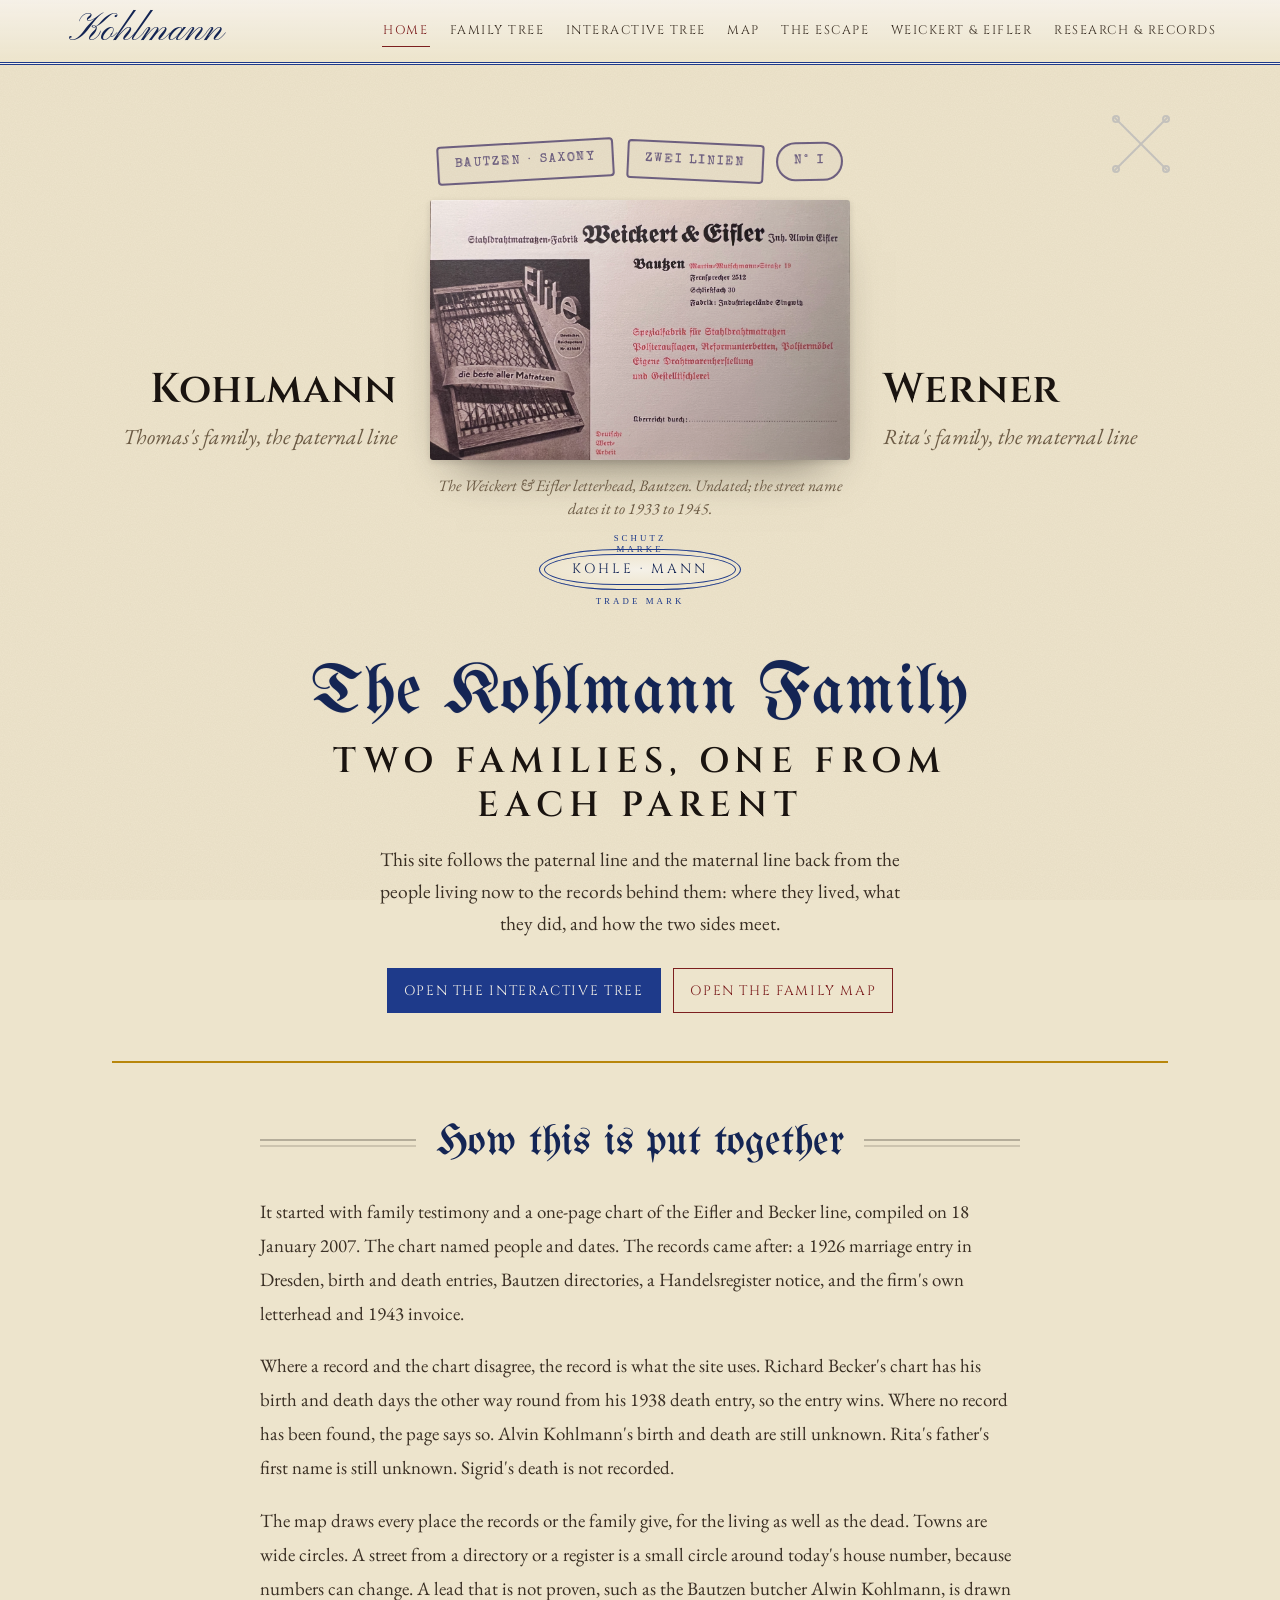
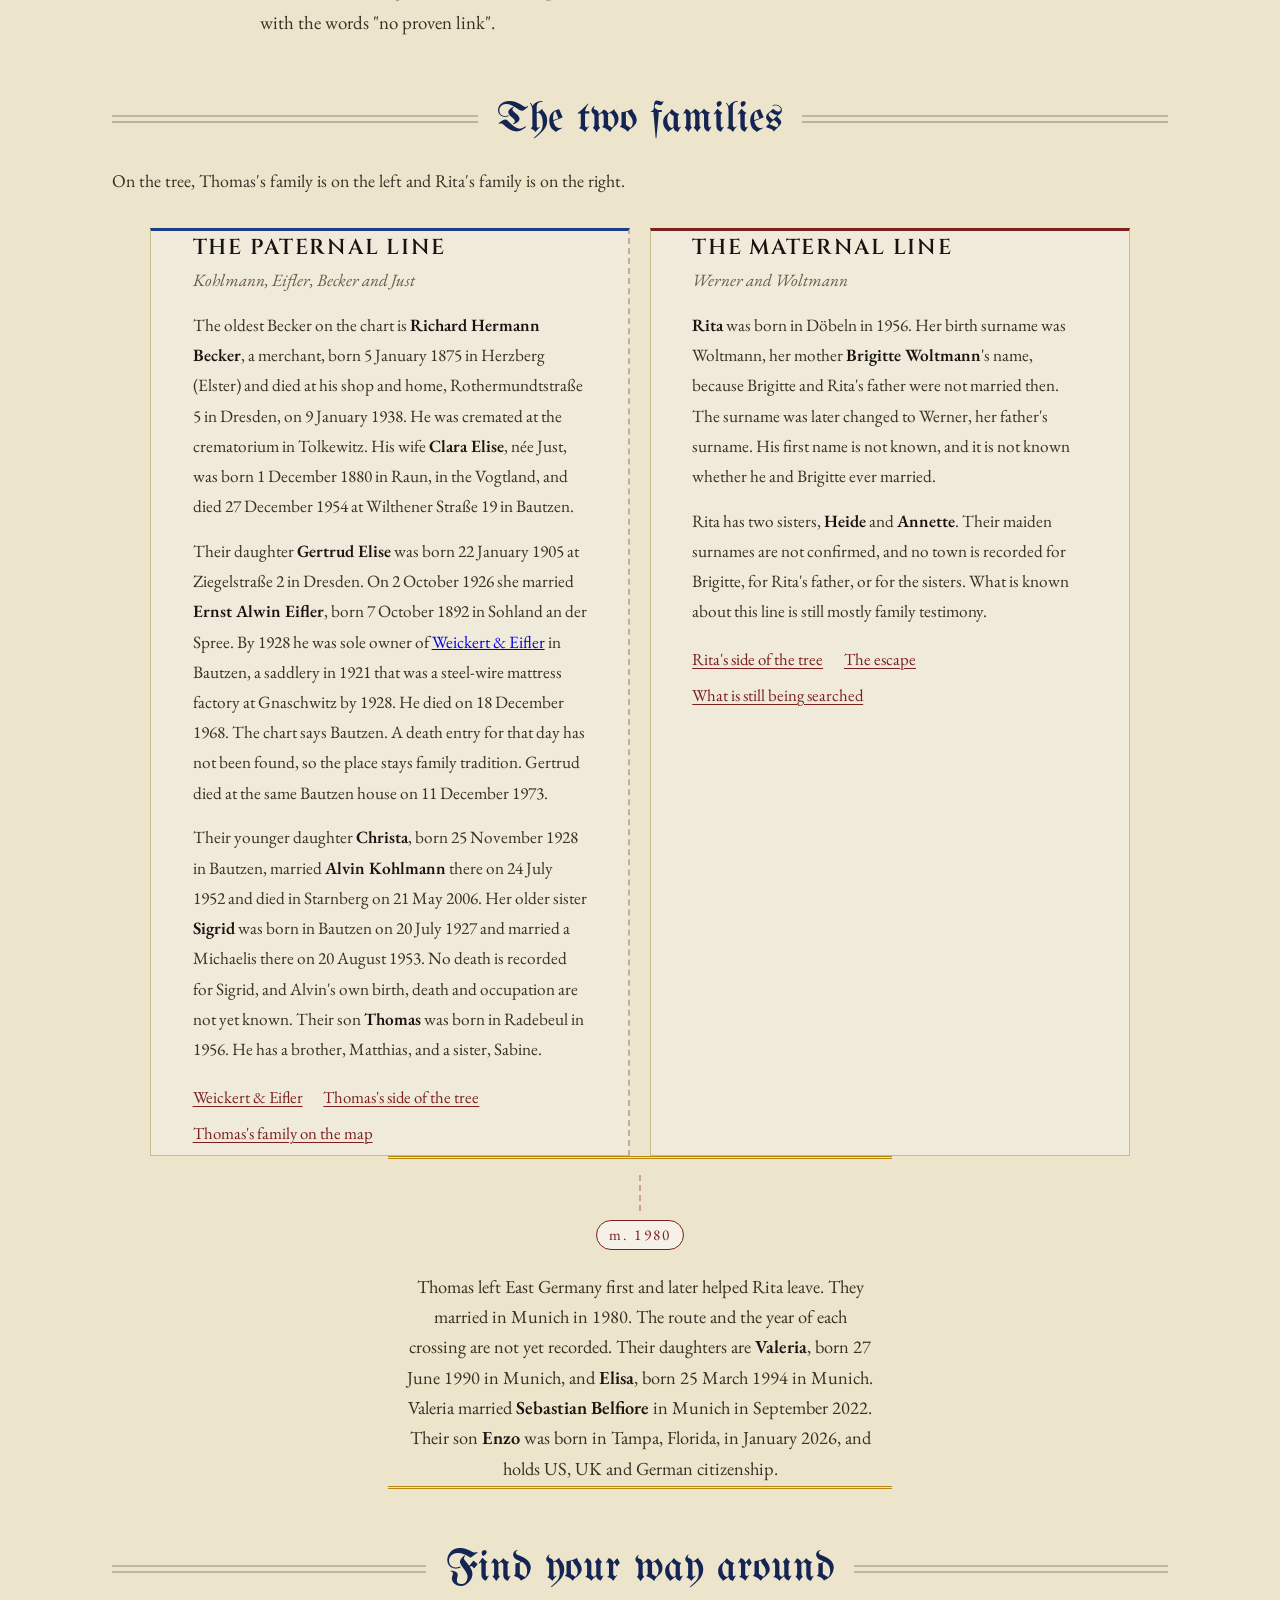
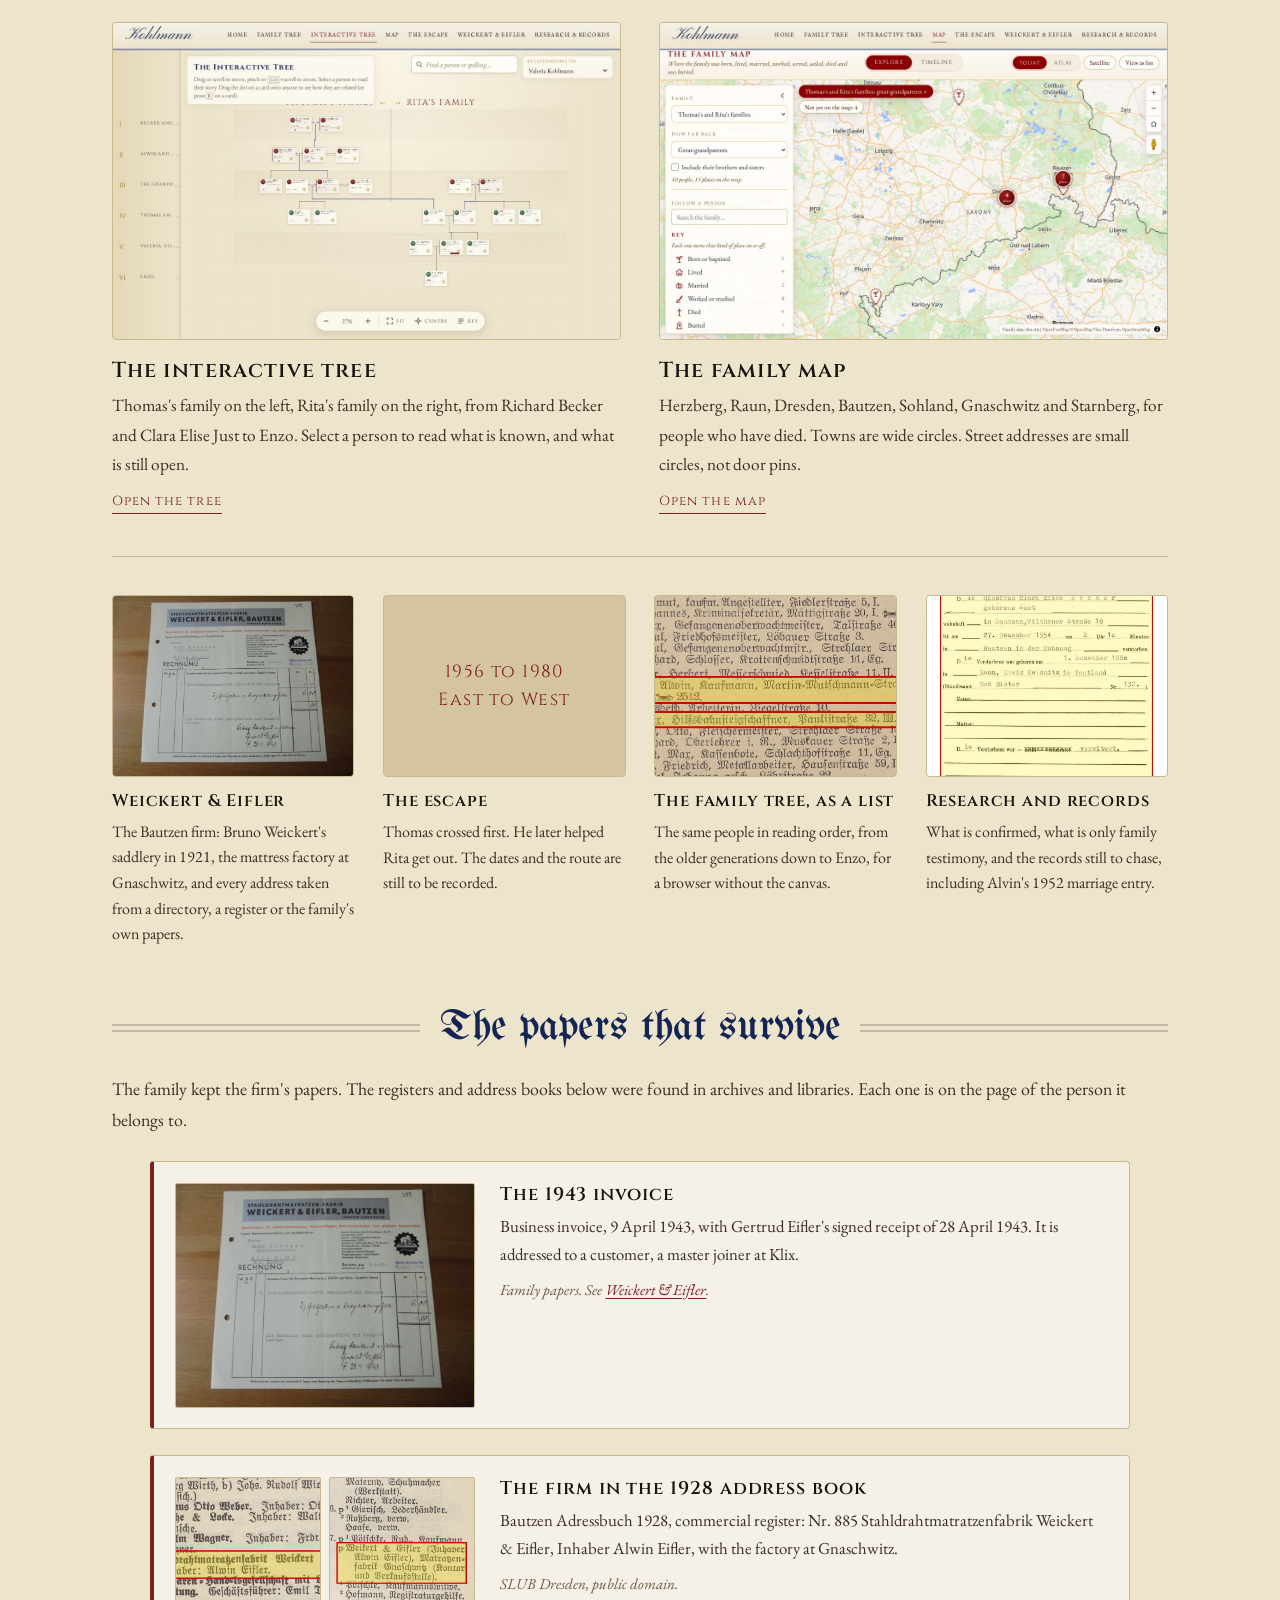
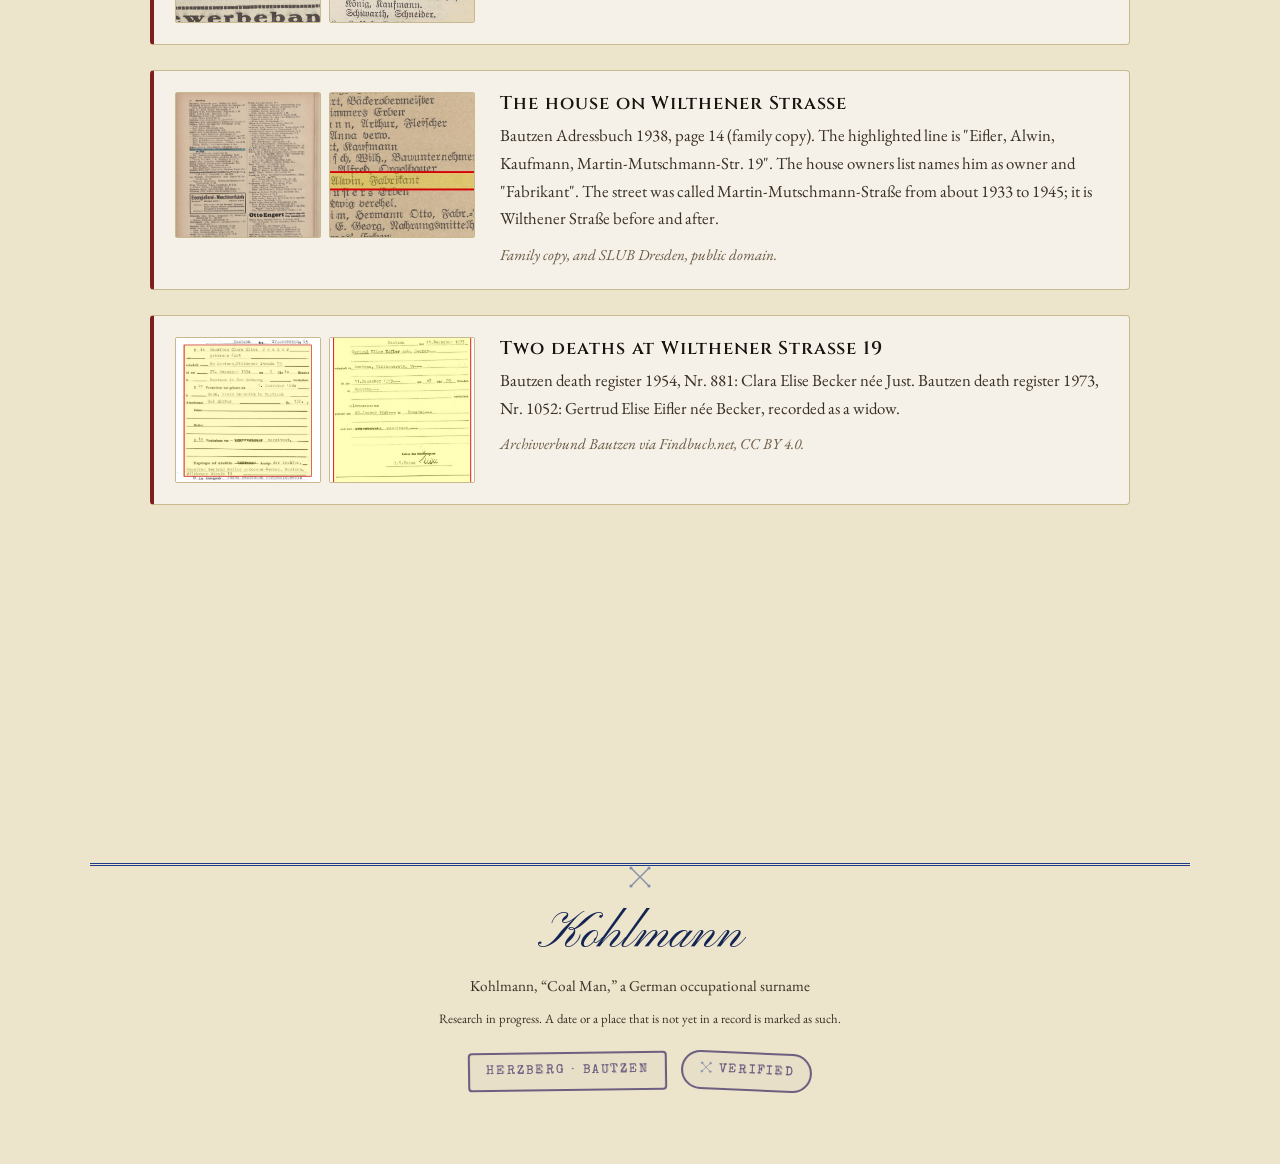
==== commit e673af2d: "Living people on the map at the family's wish: Radebeul (Thomas, 1956), Döbeln (Rita, 1956), Munich " ====
--- a/index.html
+++ b/index.html
@@ -140,7 +140,7 @@
         <h2 class="section-header" id="h-start">How this is put together</h2>
         <p>It started with family testimony and a one-page chart of the Eifler and Becker line, compiled on 18 January 2007. The chart named people and dates. The records came after: a 1926 marriage entry in Dresden, birth and death entries, Bautzen directories, a Handelsregister notice, and the firm's own letterhead and 1943 invoice.</p>
         <p>Where a record and the chart disagree, the record is what the site uses. Richard Becker's chart has his birth and death days the other way round from his 1938 death entry, so the entry wins. Where no record has been found, the page says so. Alvin Kohlmann's birth and death are still unknown. Rita's father's first name is still unknown. Sigrid's death is not recorded.</p>
-        <p>The map draws a place only for someone who has died. Towns are wide circles. A street from a directory or a register is a small circle around today's house number, because numbers can change. Living people stay off the map. A lead that is not proven, such as the Bautzen butcher Alwin Kohlmann, is drawn with the words "no proven link".</p>
+        <p>The map draws every place the records or the family give, for the living as well as the dead. Towns are wide circles. A street from a directory or a register is a small circle around today's house number, because numbers can change. A lead that is not proven, such as the Bautzen butcher Alwin Kohlmann, is drawn with the words "no proven link".</p>
     </section>
 
     <section class="home-families" aria-labelledby="h-families">
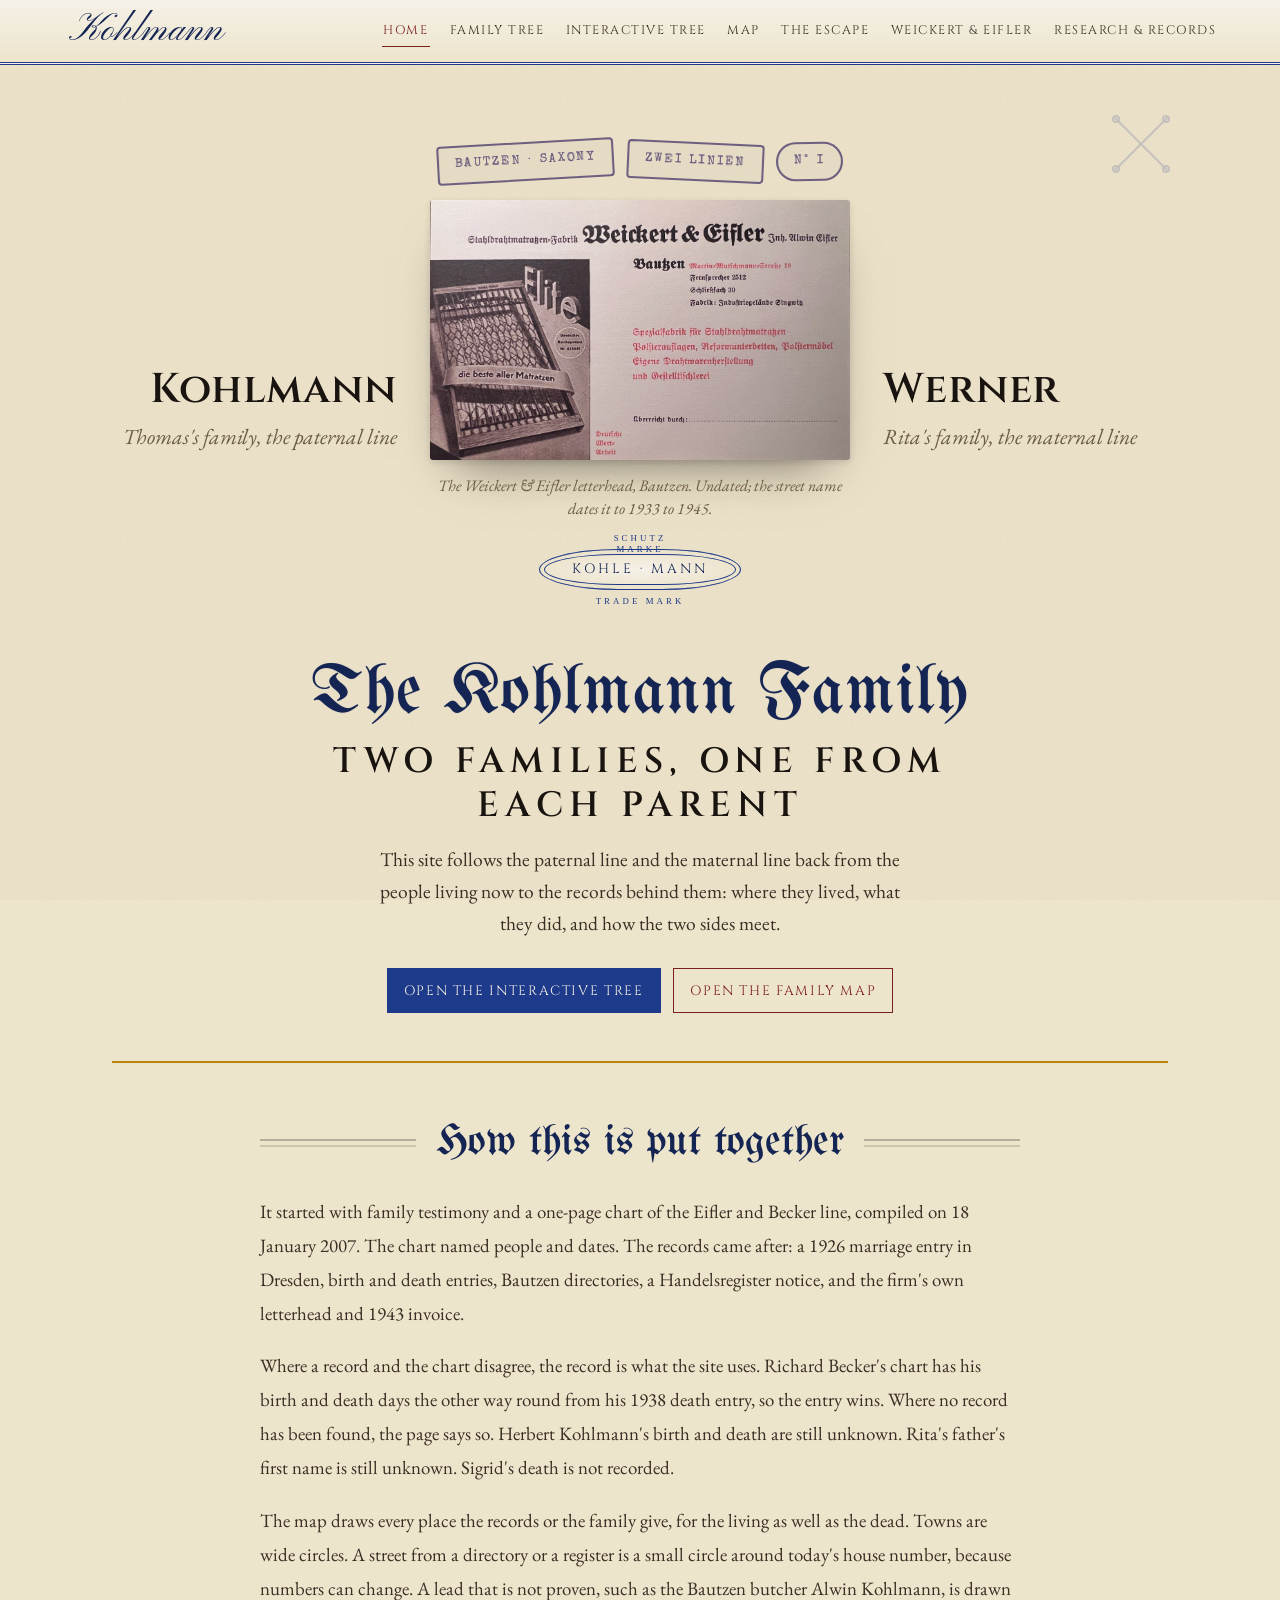
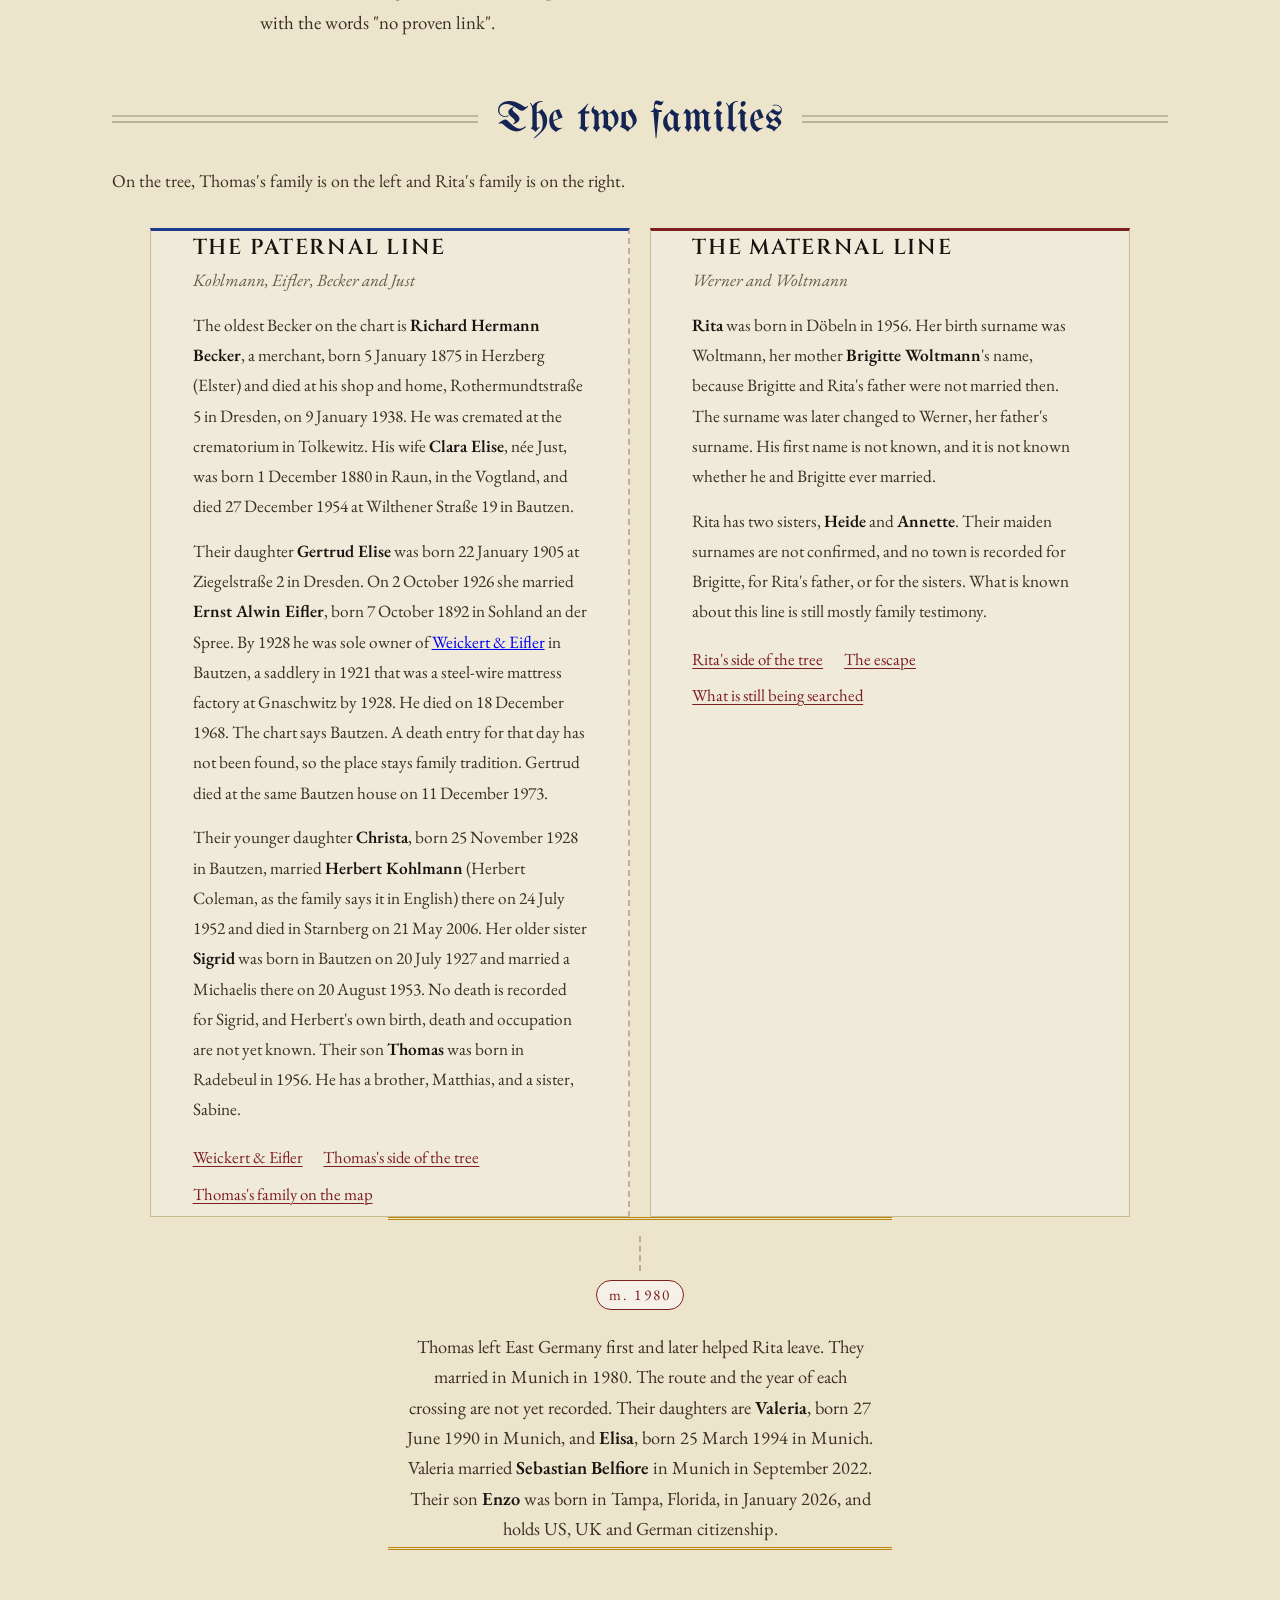
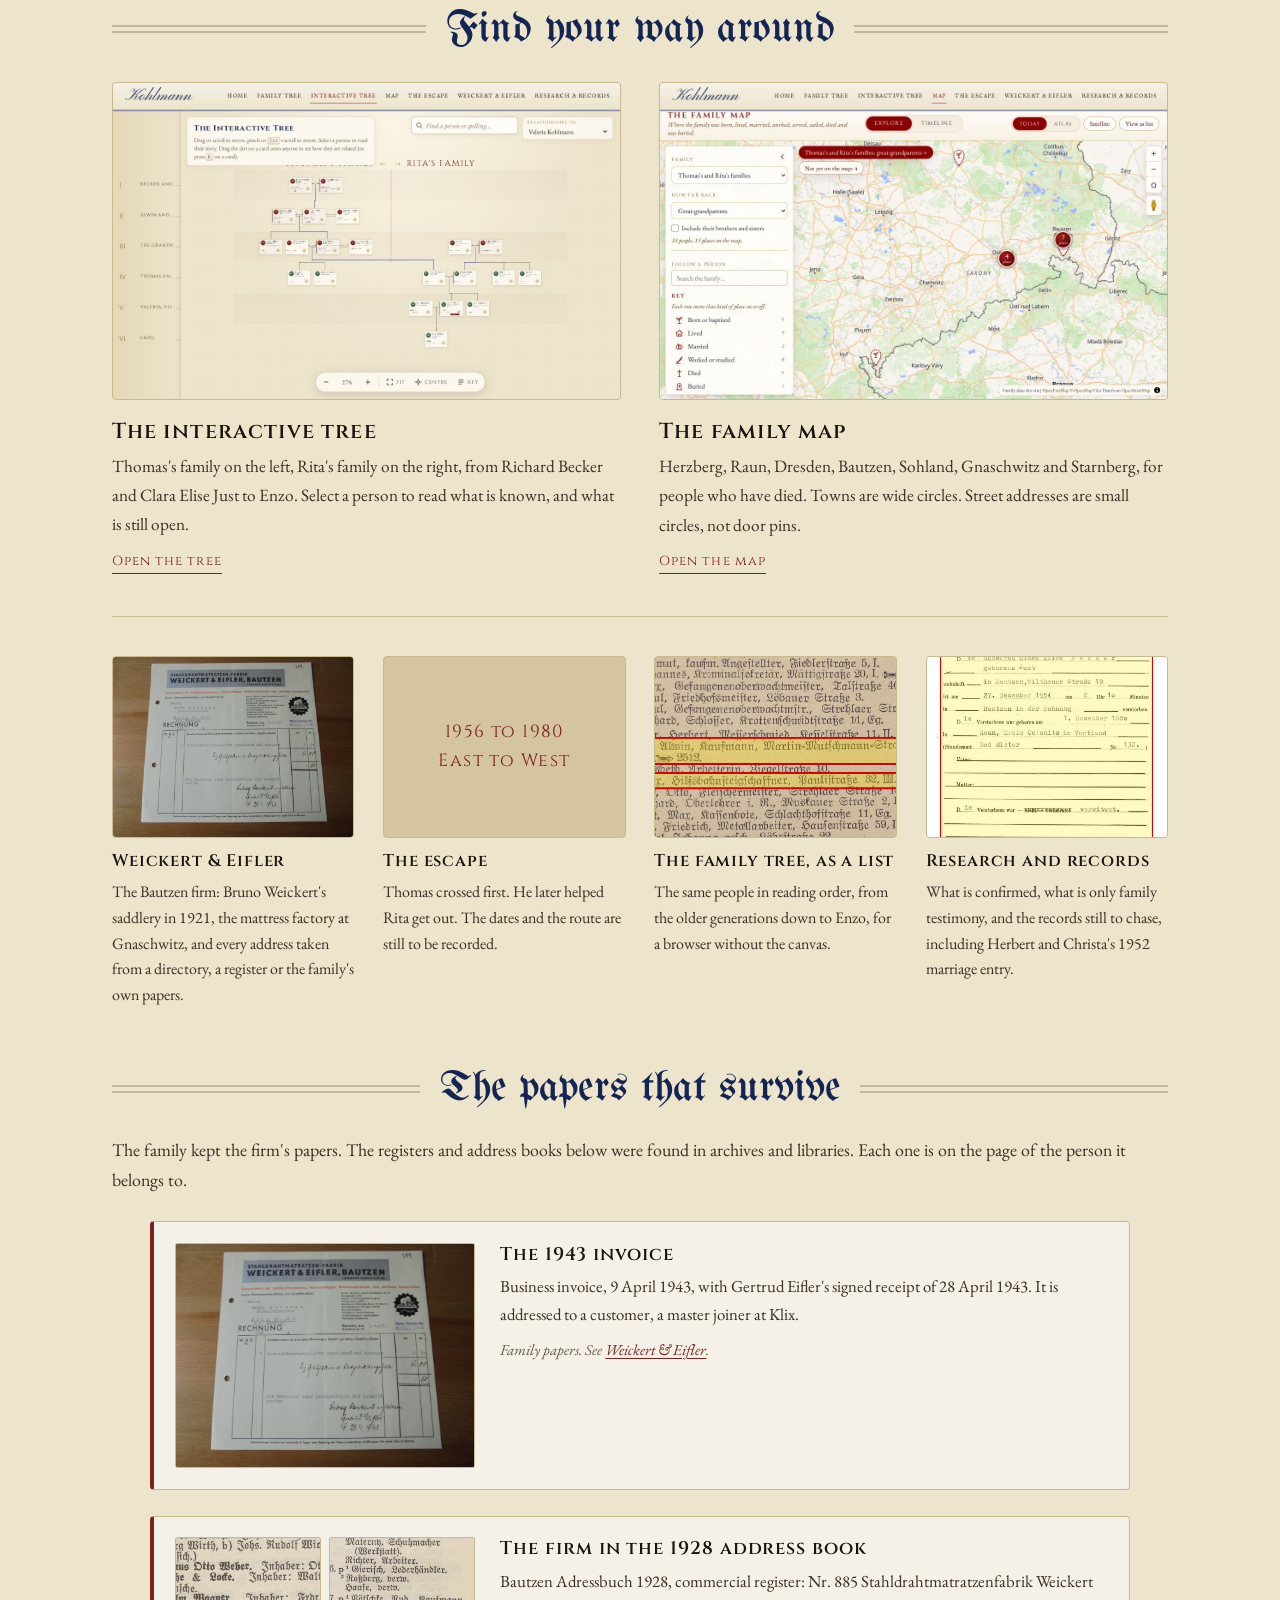
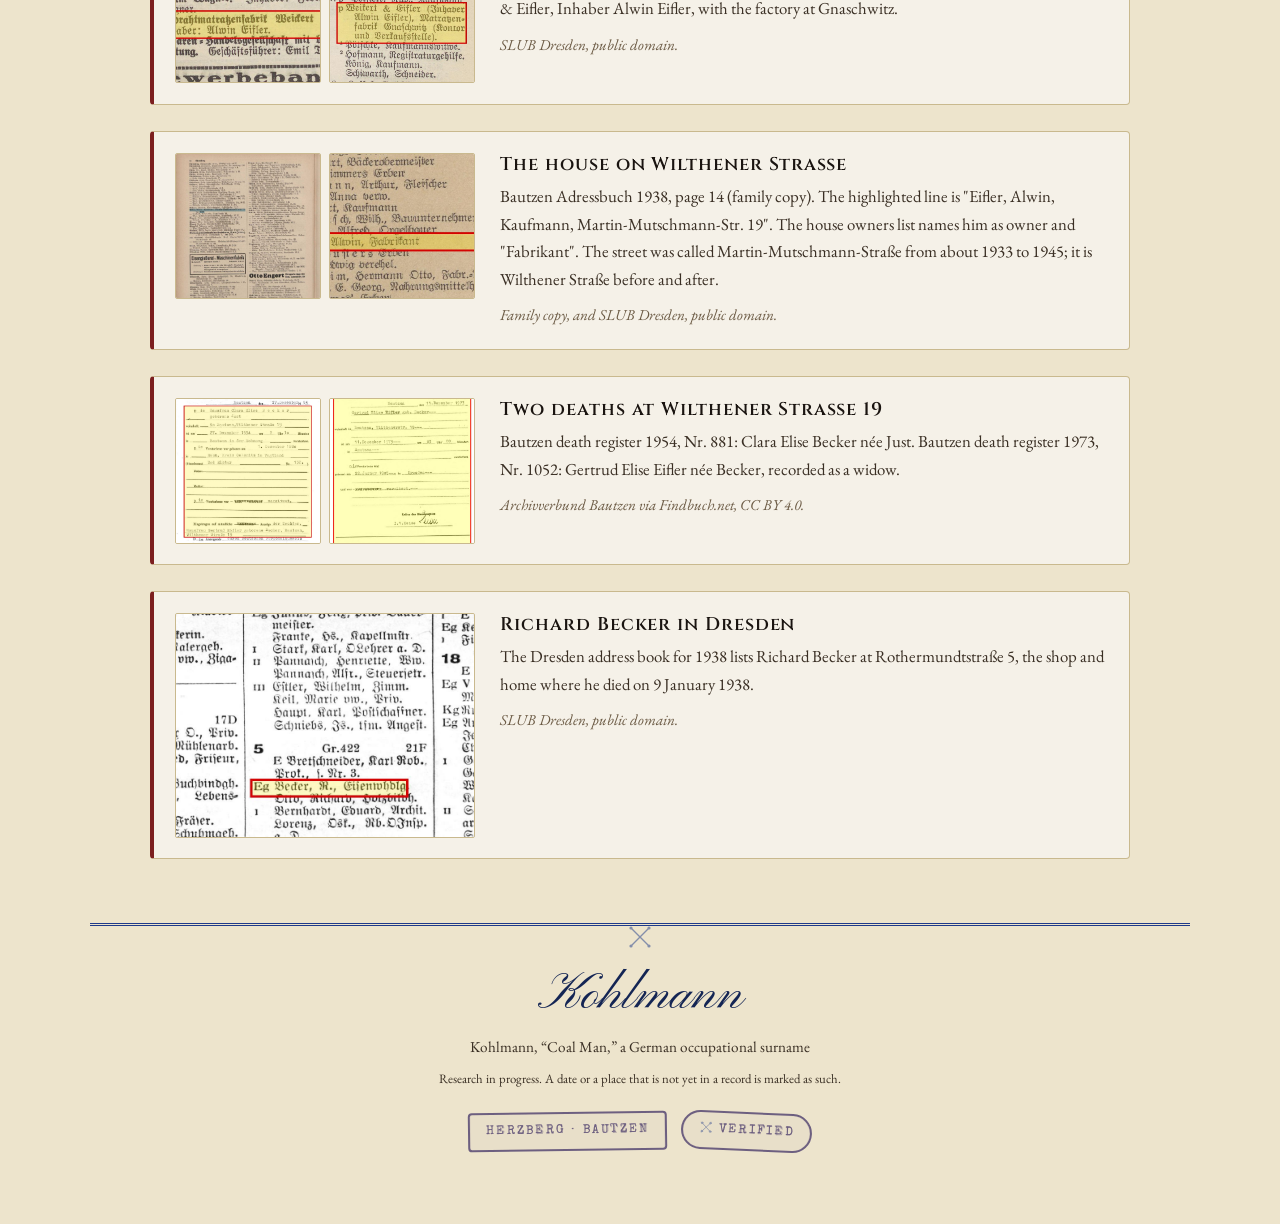
==== commit 9c27ffe6: "Thomas's father is Herbert Kohlmann (Herbert Coleman in the family's English), not Alvin Kohlmann: t" ====
--- a/index.html
+++ b/index.html
@@ -139,7 +139,7 @@
     <section class="home-narrow home-story story-section" aria-labelledby="h-start">
         <h2 class="section-header" id="h-start">How this is put together</h2>
         <p>It started with family testimony and a one-page chart of the Eifler and Becker line, compiled on 18 January 2007. The chart named people and dates. The records came after: a 1926 marriage entry in Dresden, birth and death entries, Bautzen directories, a Handelsregister notice, and the firm's own letterhead and 1943 invoice.</p>
-        <p>Where a record and the chart disagree, the record is what the site uses. Richard Becker's chart has his birth and death days the other way round from his 1938 death entry, so the entry wins. Where no record has been found, the page says so. Alvin Kohlmann's birth and death are still unknown. Rita's father's first name is still unknown. Sigrid's death is not recorded.</p>
+        <p>Where a record and the chart disagree, the record is what the site uses. Richard Becker's chart has his birth and death days the other way round from his 1938 death entry, so the entry wins. Where no record has been found, the page says so. Herbert Kohlmann's birth and death are still unknown. Rita's father's first name is still unknown. Sigrid's death is not recorded.</p>
         <p>The map draws every place the records or the family give, for the living as well as the dead. Towns are wide circles. A street from a directory or a register is a small circle around today's house number, because numbers can change. A lead that is not proven, such as the Bautzen butcher Alwin Kohlmann, is drawn with the words "no proven link".</p>
     </section>
 
@@ -152,7 +152,7 @@
                 <p class="family-names">Kohlmann, Eifler, Becker and Just</p>
                 <p>The oldest Becker on the chart is <strong>Richard Hermann Becker</strong>, a merchant, born 5 January 1875 in Herzberg (Elster) and died at his shop and home, Rothermundtstra&szlig;e 5 in Dresden, on 9 January 1938. He was cremated at the crematorium in Tolkewitz. His wife <strong>Clara Elise</strong>, n&eacute;e Just, was born 1 December 1880 in Raun, in the Vogtland, and died 27 December 1954 at Wilthener Stra&szlig;e 19 in Bautzen.</p>
                 <p>Their daughter <strong>Gertrud Elise</strong> was born 22 January 1905 at Ziegelstra&szlig;e 2 in Dresden. On 2 October 1926 she married <strong>Ernst Alwin Eifler</strong>, born 7 October 1892 in Sohland an der Spree. By 1928 he was sole owner of <a href="weickert-eifler.html">Weickert &amp; Eifler</a> in Bautzen, a saddlery in 1921 that was a steel-wire mattress factory at Gnaschwitz by 1928. He died on 18 December 1968. The chart says Bautzen. A death entry for that day has not been found, so the place stays family tradition. Gertrud died at the same Bautzen house on 11 December 1973.</p>
-                <p>Their younger daughter <strong>Christa</strong>, born 25 November 1928 in Bautzen, married <strong>Alvin Kohlmann</strong> there on 24 July 1952 and died in Starnberg on 21 May 2006. Her older sister <strong>Sigrid</strong> was born in Bautzen on 20 July 1927 and married a Michaelis there on 20 August 1953. No death is recorded for Sigrid, and Alvin's own birth, death and occupation are not yet known. Their son <strong>Thomas</strong> was born in Radebeul in 1956. He has a brother, Matthias, and a sister, Sabine.</p>
+                <p>Their younger daughter <strong>Christa</strong>, born 25 November 1928 in Bautzen, married <strong>Herbert Kohlmann</strong> (Herbert Coleman, as the family says it in English) there on 24 July 1952 and died in Starnberg on 21 May 2006. Her older sister <strong>Sigrid</strong> was born in Bautzen on 20 July 1927 and married a Michaelis there on 20 August 1953. No death is recorded for Sigrid, and Herbert's own birth, death and occupation are not yet known. Their son <strong>Thomas</strong> was born in Radebeul in 1956. He has a brother, Matthias, and a sister, Sabine.</p>
                 <ul class="family-links">
                     <li><a href="weickert-eifler.html">Weickert &amp; Eifler</a></li>
                     <li><a href="tree-canvas.html">Thomas's side of the tree</a></li>
@@ -219,7 +219,7 @@
                 <div class="tour-img"><img src="images/records/1954-bautzen-death-881-clara-elise-becker.jpg" width="940" height="960" loading="lazy" alt="Bautzen death register 1954, entry 881."></div>
                 <div class="tour-text">
                     <h3><a href="research.html">Research and records</a></h3>
-                    <p>What is confirmed, what is only family testimony, and the records still to chase, including Alvin's 1952 marriage entry.</p>
+                    <p>What is confirmed, what is only family testimony, and the records still to chase, including Herbert and Christa's 1952 marriage entry.</p>
                 </div>
             </article>
         </div>
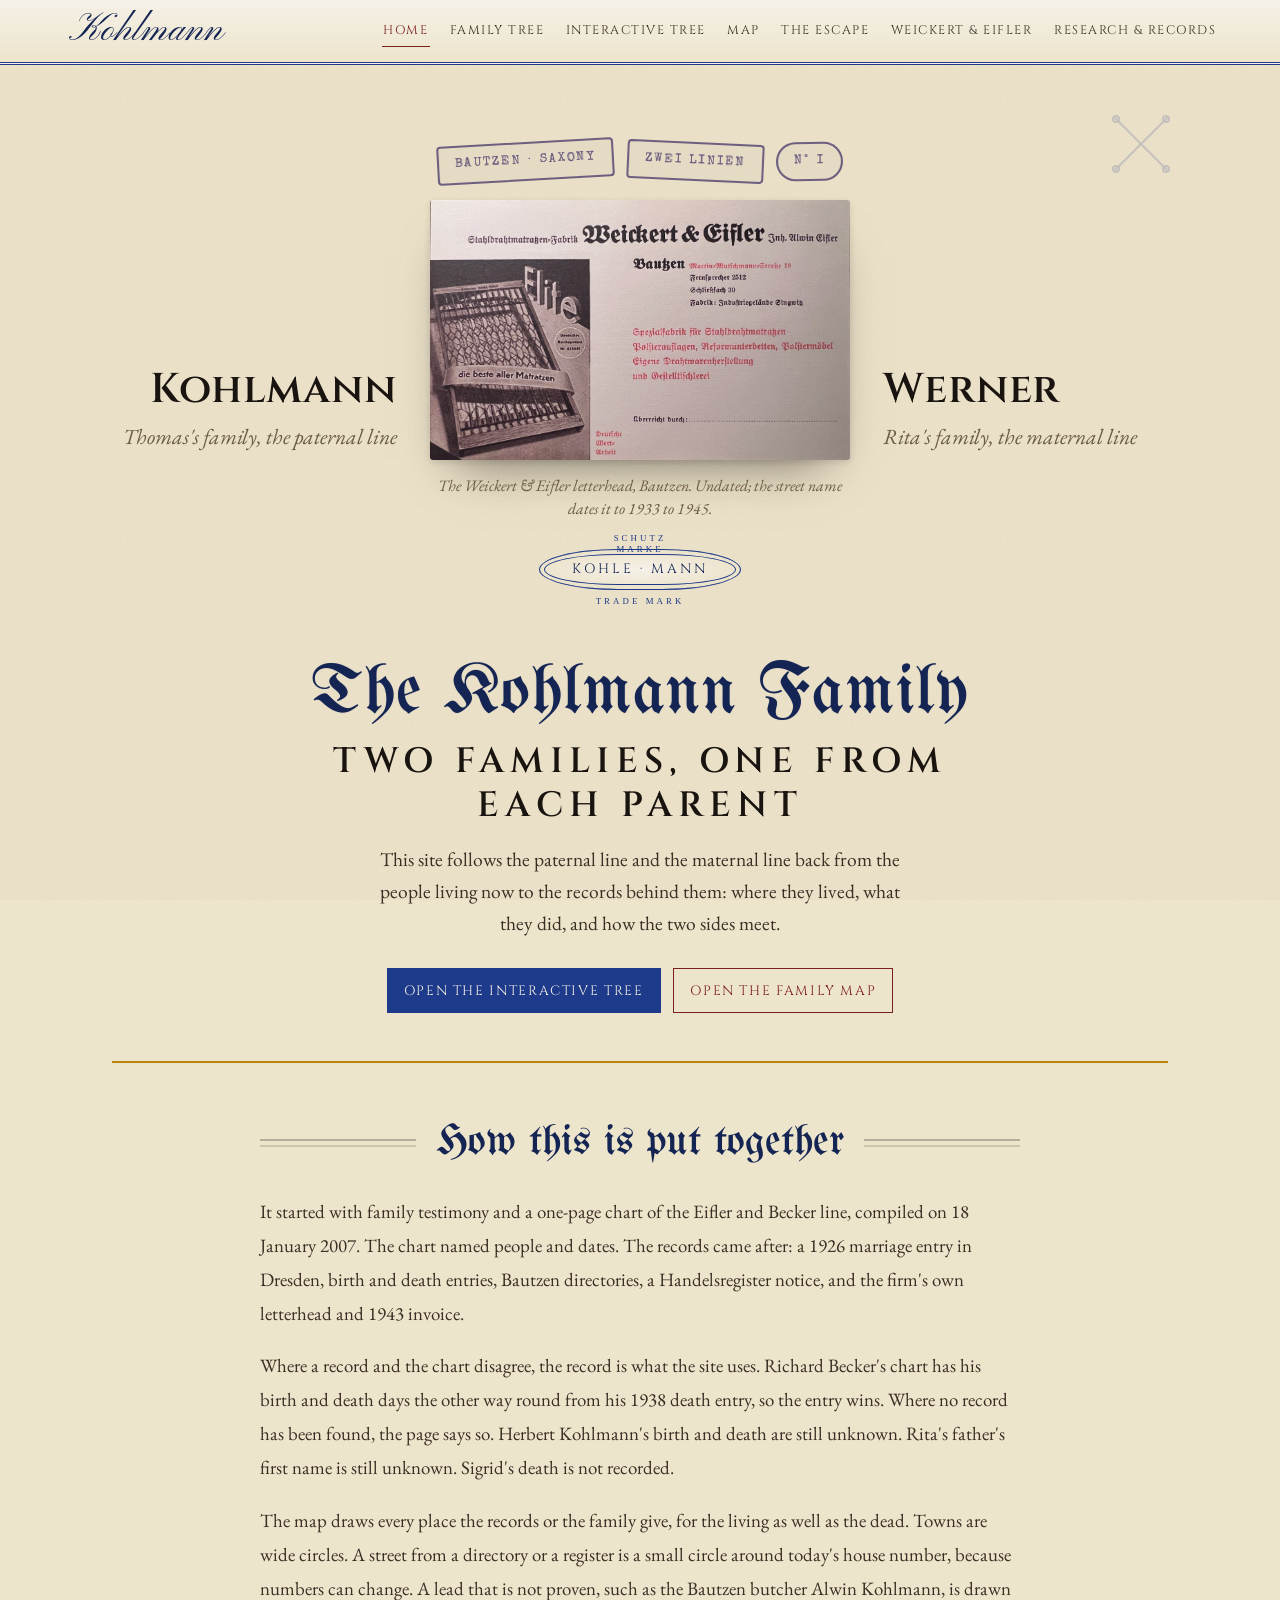
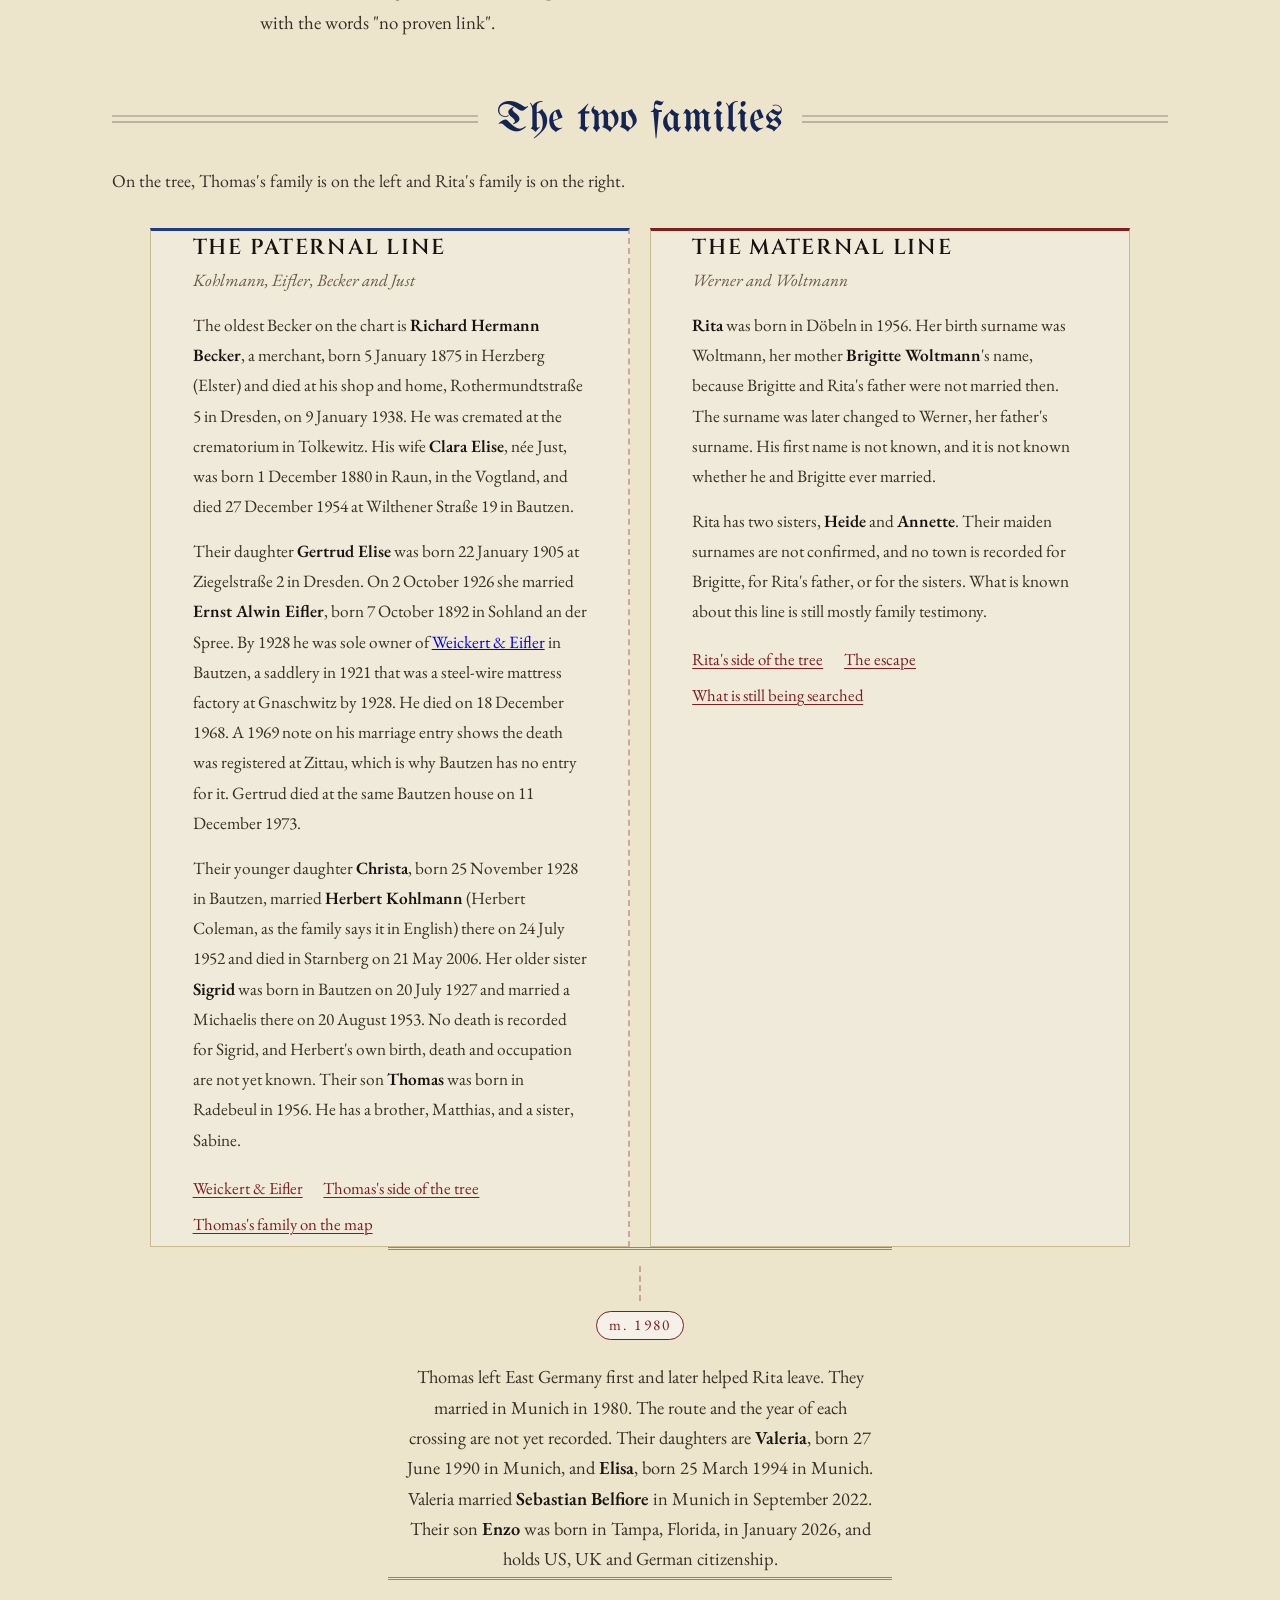
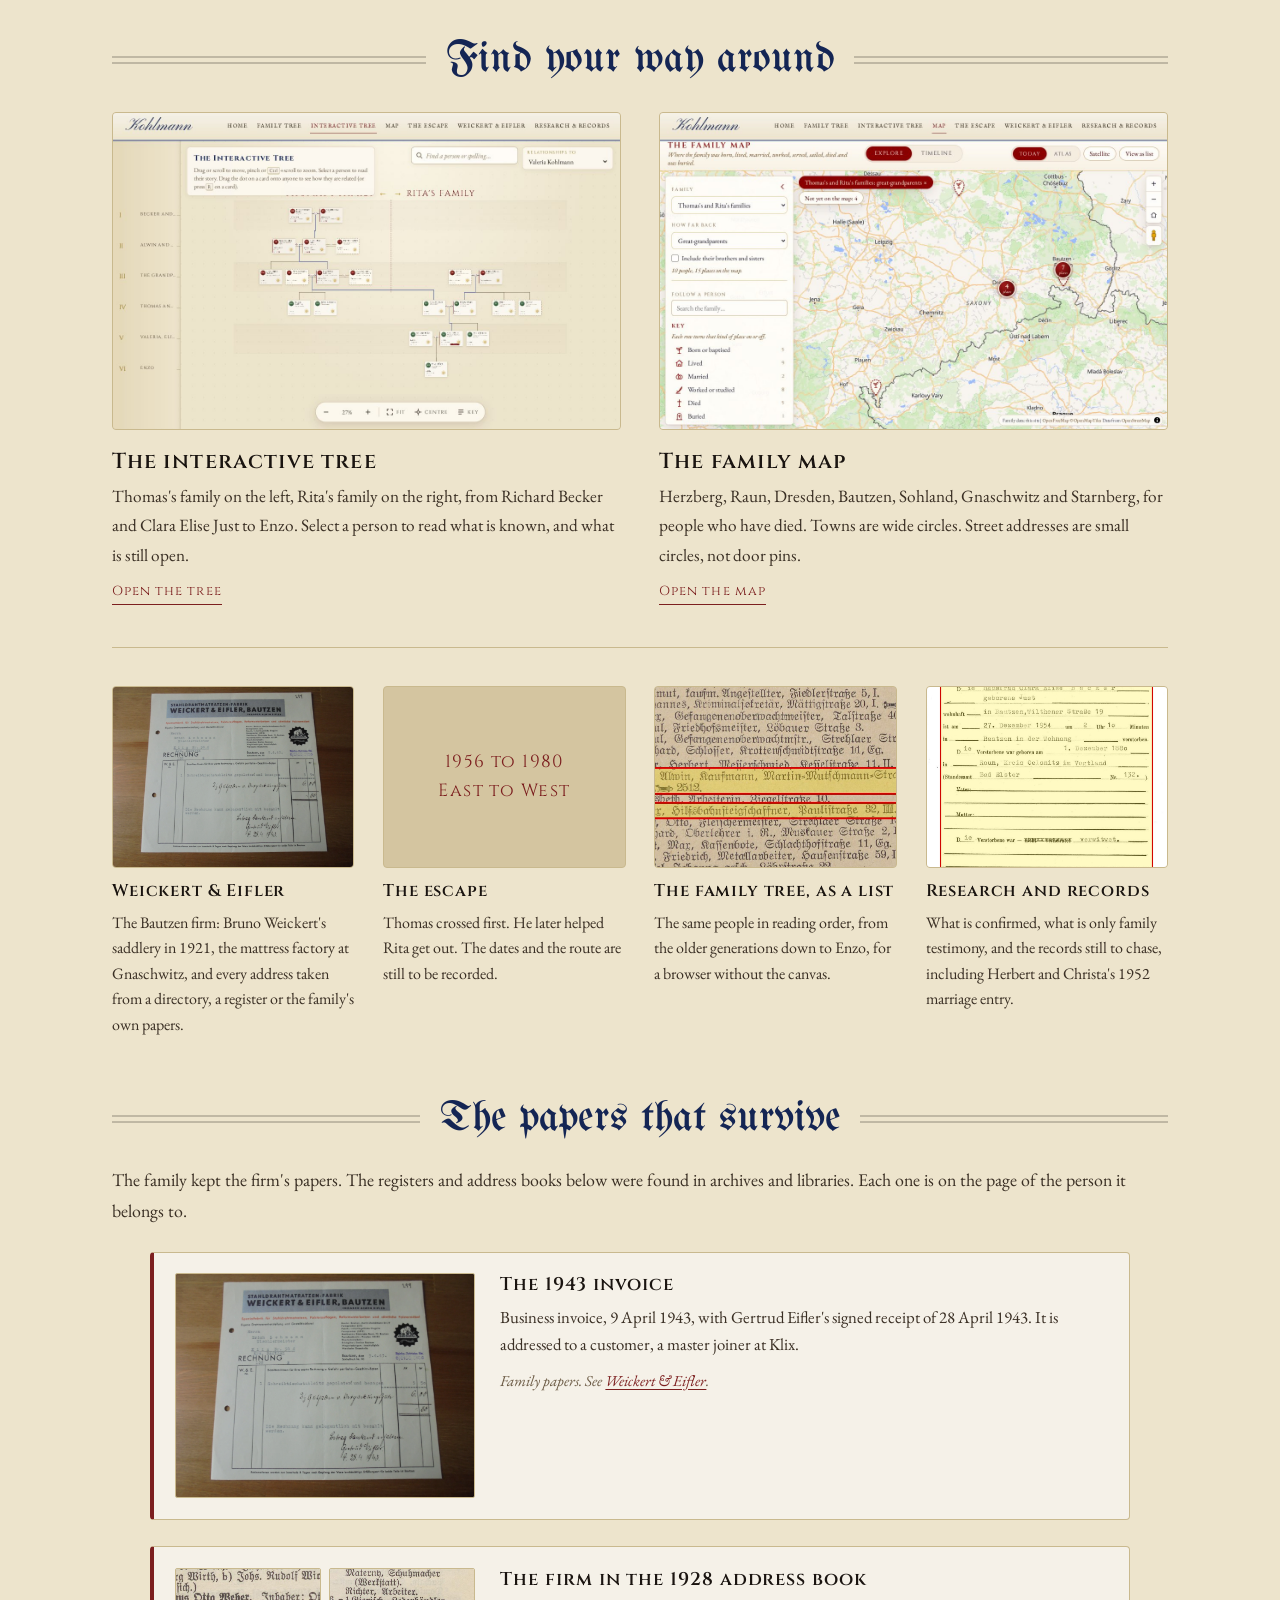
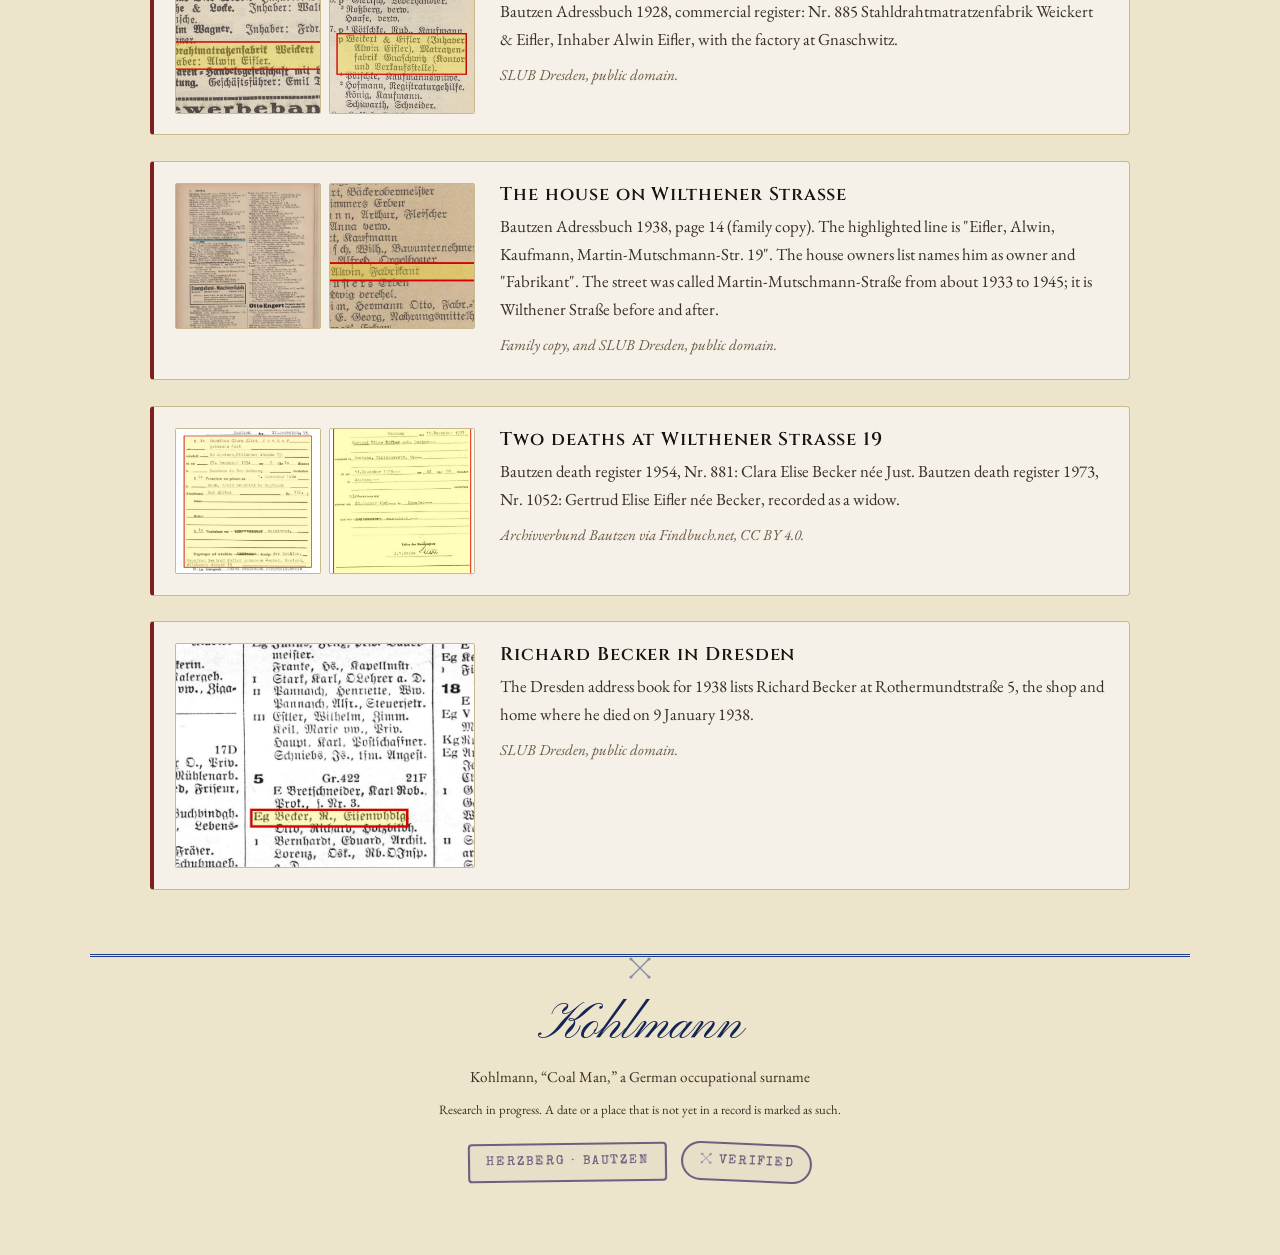
==== commit ef93fa9d: "Ancestry finds: Alwin Eifler's death registered at Zittau, record crops of the 1926 marriage and 190" ====
--- a/index.html
+++ b/index.html
@@ -151,7 +151,7 @@
                 <h3 id="h-paternal">The paternal line</h3>
                 <p class="family-names">Kohlmann, Eifler, Becker and Just</p>
                 <p>The oldest Becker on the chart is <strong>Richard Hermann Becker</strong>, a merchant, born 5 January 1875 in Herzberg (Elster) and died at his shop and home, Rothermundtstra&szlig;e 5 in Dresden, on 9 January 1938. He was cremated at the crematorium in Tolkewitz. His wife <strong>Clara Elise</strong>, n&eacute;e Just, was born 1 December 1880 in Raun, in the Vogtland, and died 27 December 1954 at Wilthener Stra&szlig;e 19 in Bautzen.</p>
-                <p>Their daughter <strong>Gertrud Elise</strong> was born 22 January 1905 at Ziegelstra&szlig;e 2 in Dresden. On 2 October 1926 she married <strong>Ernst Alwin Eifler</strong>, born 7 October 1892 in Sohland an der Spree. By 1928 he was sole owner of <a href="weickert-eifler.html">Weickert &amp; Eifler</a> in Bautzen, a saddlery in 1921 that was a steel-wire mattress factory at Gnaschwitz by 1928. He died on 18 December 1968. The chart says Bautzen. A death entry for that day has not been found, so the place stays family tradition. Gertrud died at the same Bautzen house on 11 December 1973.</p>
+                <p>Their daughter <strong>Gertrud Elise</strong> was born 22 January 1905 at Ziegelstra&szlig;e 2 in Dresden. On 2 October 1926 she married <strong>Ernst Alwin Eifler</strong>, born 7 October 1892 in Sohland an der Spree. By 1928 he was sole owner of <a href="weickert-eifler.html">Weickert &amp; Eifler</a> in Bautzen, a saddlery in 1921 that was a steel-wire mattress factory at Gnaschwitz by 1928. He died on 18 December 1968. A 1969 note on his marriage entry shows the death was registered at Zittau, which is why Bautzen has no entry for it. Gertrud died at the same Bautzen house on 11 December 1973.</p>
                 <p>Their younger daughter <strong>Christa</strong>, born 25 November 1928 in Bautzen, married <strong>Herbert Kohlmann</strong> (Herbert Coleman, as the family says it in English) there on 24 July 1952 and died in Starnberg on 21 May 2006. Her older sister <strong>Sigrid</strong> was born in Bautzen on 20 July 1927 and married a Michaelis there on 20 August 1953. No death is recorded for Sigrid, and Herbert's own birth, death and occupation are not yet known. Their son <strong>Thomas</strong> was born in Radebeul in 1956. He has a brother, Matthias, and a sister, Sabine.</p>
                 <ul class="family-links">
                     <li><a href="weickert-eifler.html">Weickert &amp; Eifler</a></li>
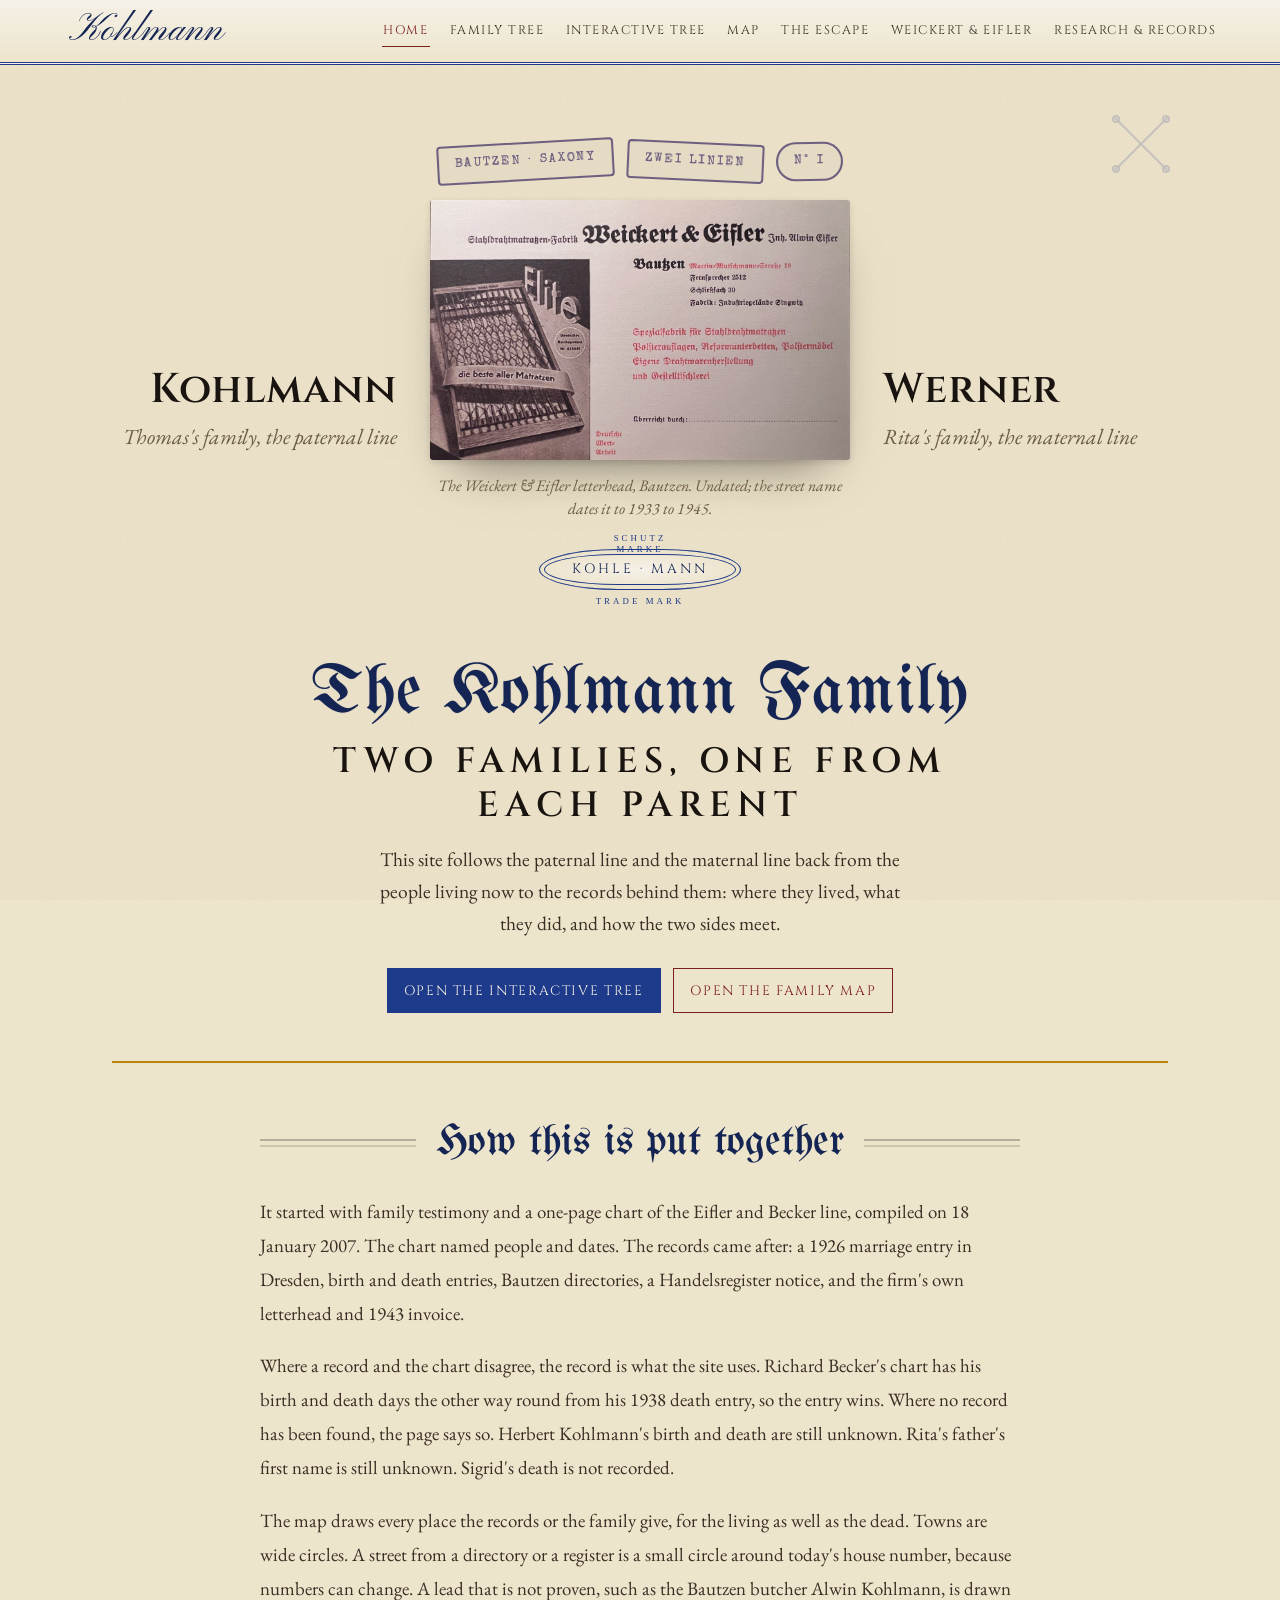
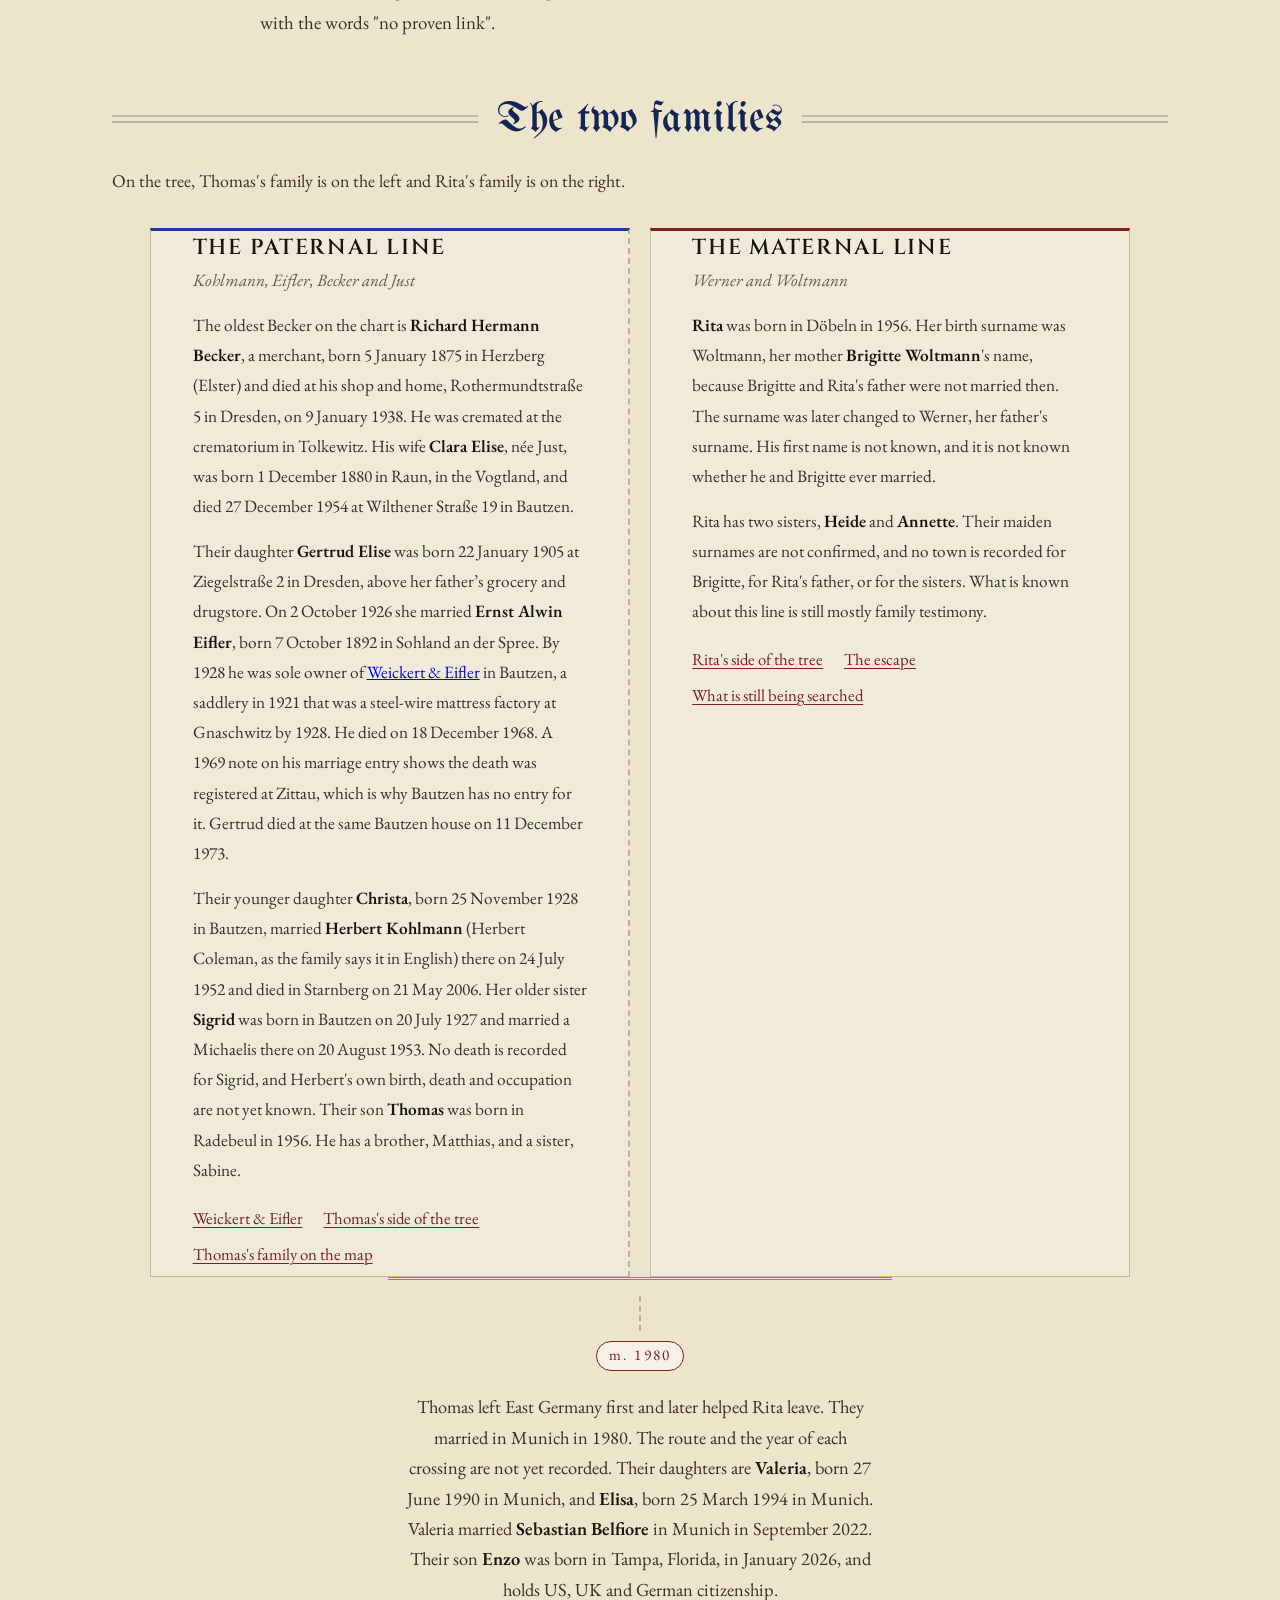
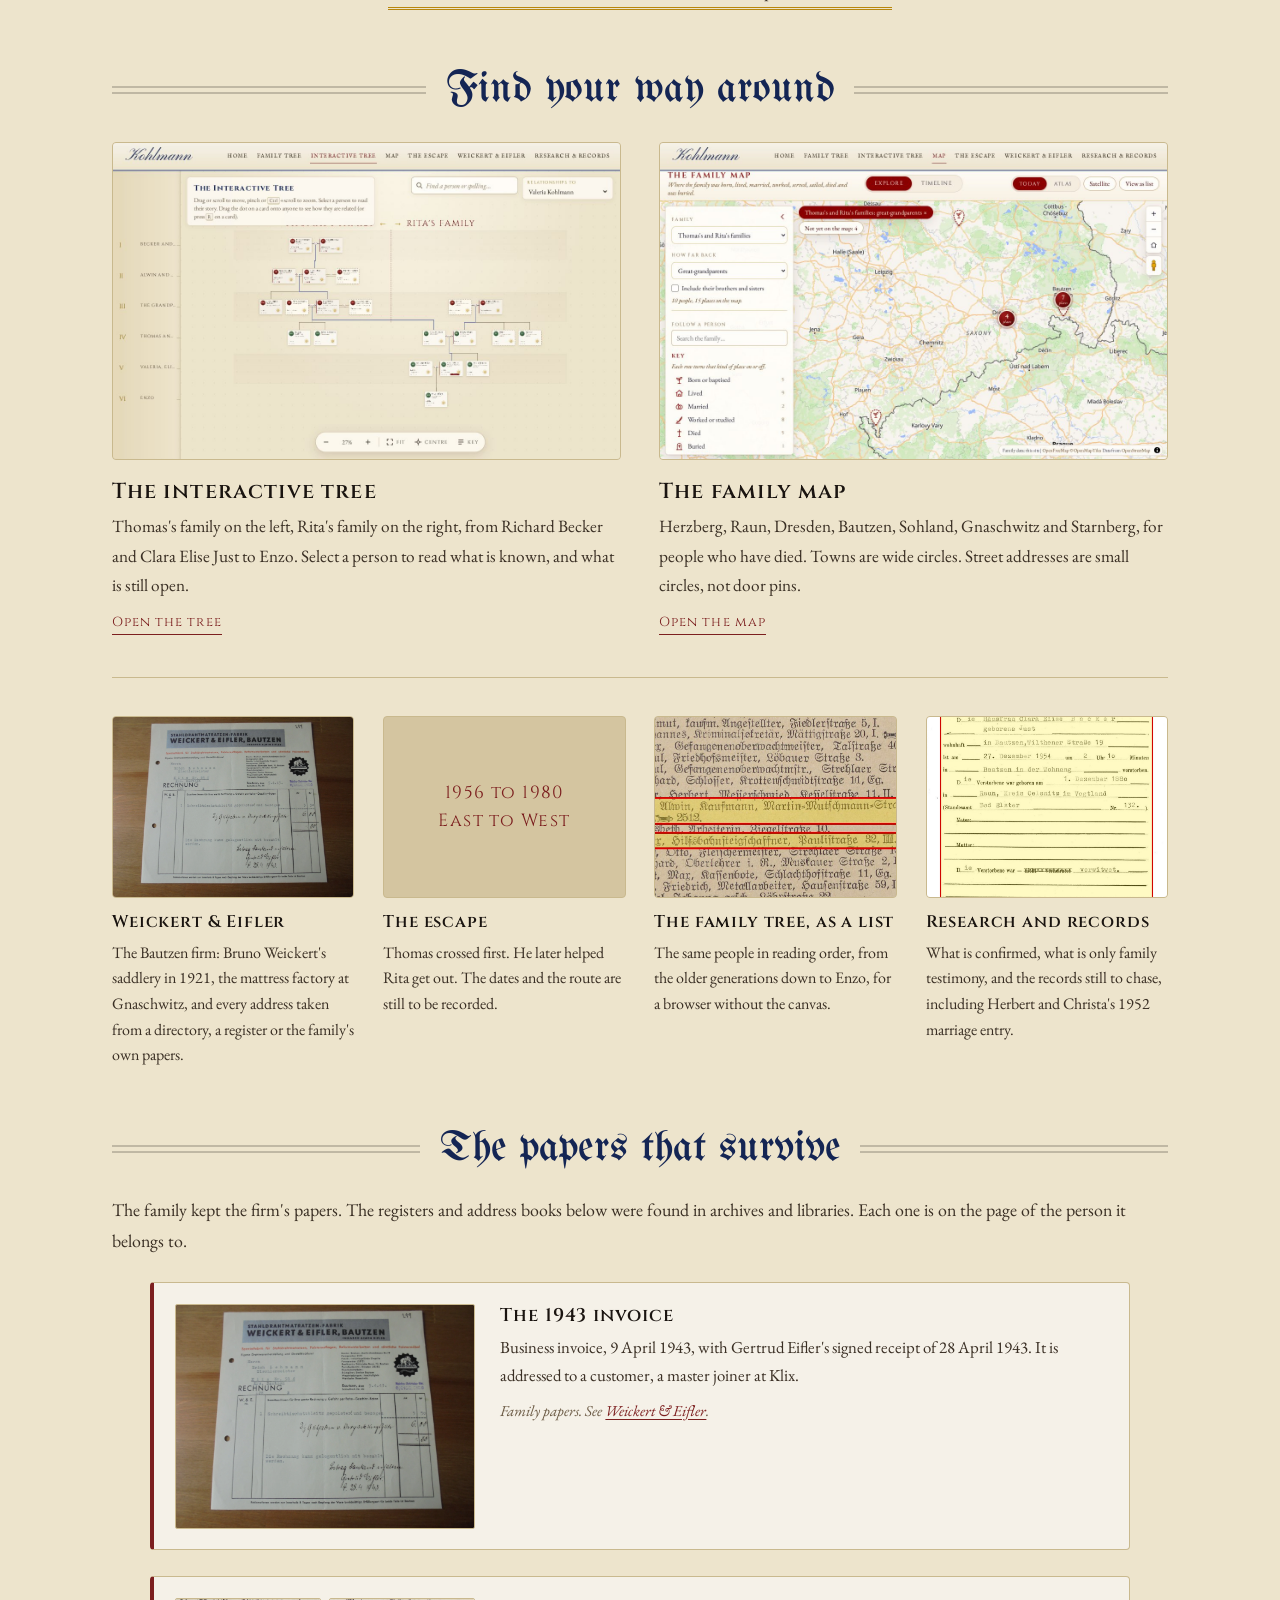
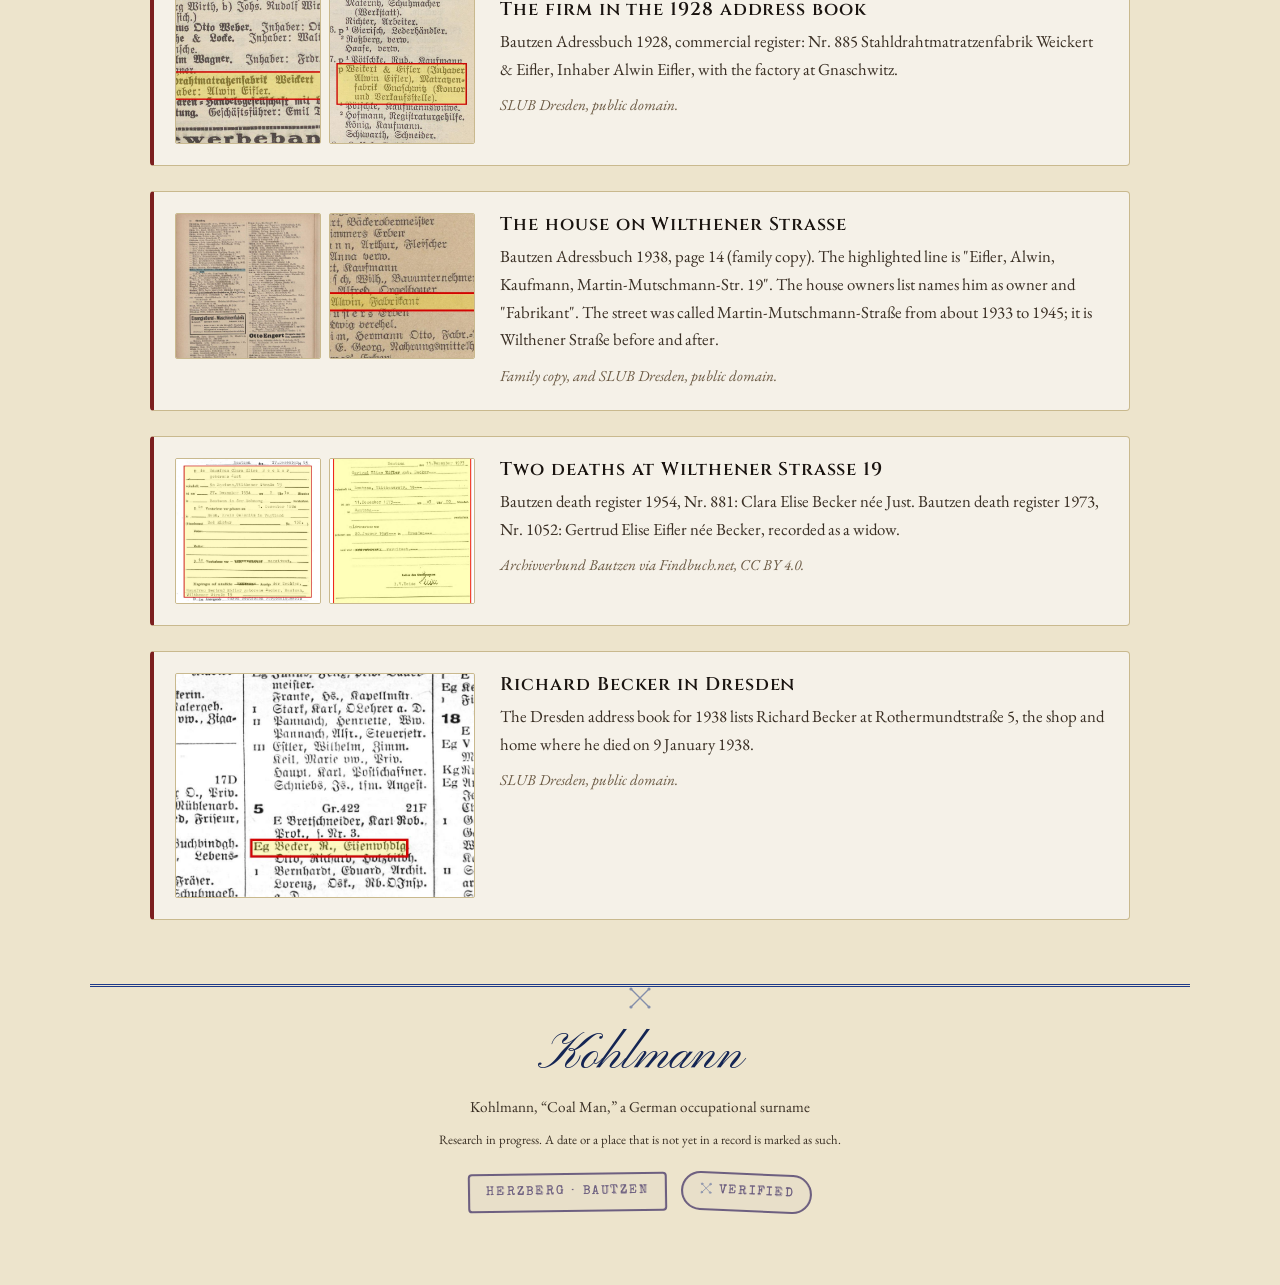
==== commit 2b16d404: "Richard Hermann Becker's grocery and drugstore at Ziegelstraße 2, Dresden, from the 1903 and 1905 ad" ====
--- a/index.html
+++ b/index.html
@@ -151,7 +151,7 @@
                 <h3 id="h-paternal">The paternal line</h3>
                 <p class="family-names">Kohlmann, Eifler, Becker and Just</p>
                 <p>The oldest Becker on the chart is <strong>Richard Hermann Becker</strong>, a merchant, born 5 January 1875 in Herzberg (Elster) and died at his shop and home, Rothermundtstra&szlig;e 5 in Dresden, on 9 January 1938. He was cremated at the crematorium in Tolkewitz. His wife <strong>Clara Elise</strong>, n&eacute;e Just, was born 1 December 1880 in Raun, in the Vogtland, and died 27 December 1954 at Wilthener Stra&szlig;e 19 in Bautzen.</p>
-                <p>Their daughter <strong>Gertrud Elise</strong> was born 22 January 1905 at Ziegelstra&szlig;e 2 in Dresden. On 2 October 1926 she married <strong>Ernst Alwin Eifler</strong>, born 7 October 1892 in Sohland an der Spree. By 1928 he was sole owner of <a href="weickert-eifler.html">Weickert &amp; Eifler</a> in Bautzen, a saddlery in 1921 that was a steel-wire mattress factory at Gnaschwitz by 1928. He died on 18 December 1968. A 1969 note on his marriage entry shows the death was registered at Zittau, which is why Bautzen has no entry for it. Gertrud died at the same Bautzen house on 11 December 1973.</p>
+                <p>Their daughter <strong>Gertrud Elise</strong> was born 22 January 1905 at Ziegelstra&szlig;e 2 in Dresden, above her father&rsquo;s grocery and drugstore. On 2 October 1926 she married <strong>Ernst Alwin Eifler</strong>, born 7 October 1892 in Sohland an der Spree. By 1928 he was sole owner of <a href="weickert-eifler.html">Weickert &amp; Eifler</a> in Bautzen, a saddlery in 1921 that was a steel-wire mattress factory at Gnaschwitz by 1928. He died on 18 December 1968. A 1969 note on his marriage entry shows the death was registered at Zittau, which is why Bautzen has no entry for it. Gertrud died at the same Bautzen house on 11 December 1973.</p>
                 <p>Their younger daughter <strong>Christa</strong>, born 25 November 1928 in Bautzen, married <strong>Herbert Kohlmann</strong> (Herbert Coleman, as the family says it in English) there on 24 July 1952 and died in Starnberg on 21 May 2006. Her older sister <strong>Sigrid</strong> was born in Bautzen on 20 July 1927 and married a Michaelis there on 20 August 1953. No death is recorded for Sigrid, and Herbert's own birth, death and occupation are not yet known. Their son <strong>Thomas</strong> was born in Radebeul in 1956. He has a brother, Matthias, and a sister, Sabine.</p>
                 <ul class="family-links">
                     <li><a href="weickert-eifler.html">Weickert &amp; Eifler</a></li>
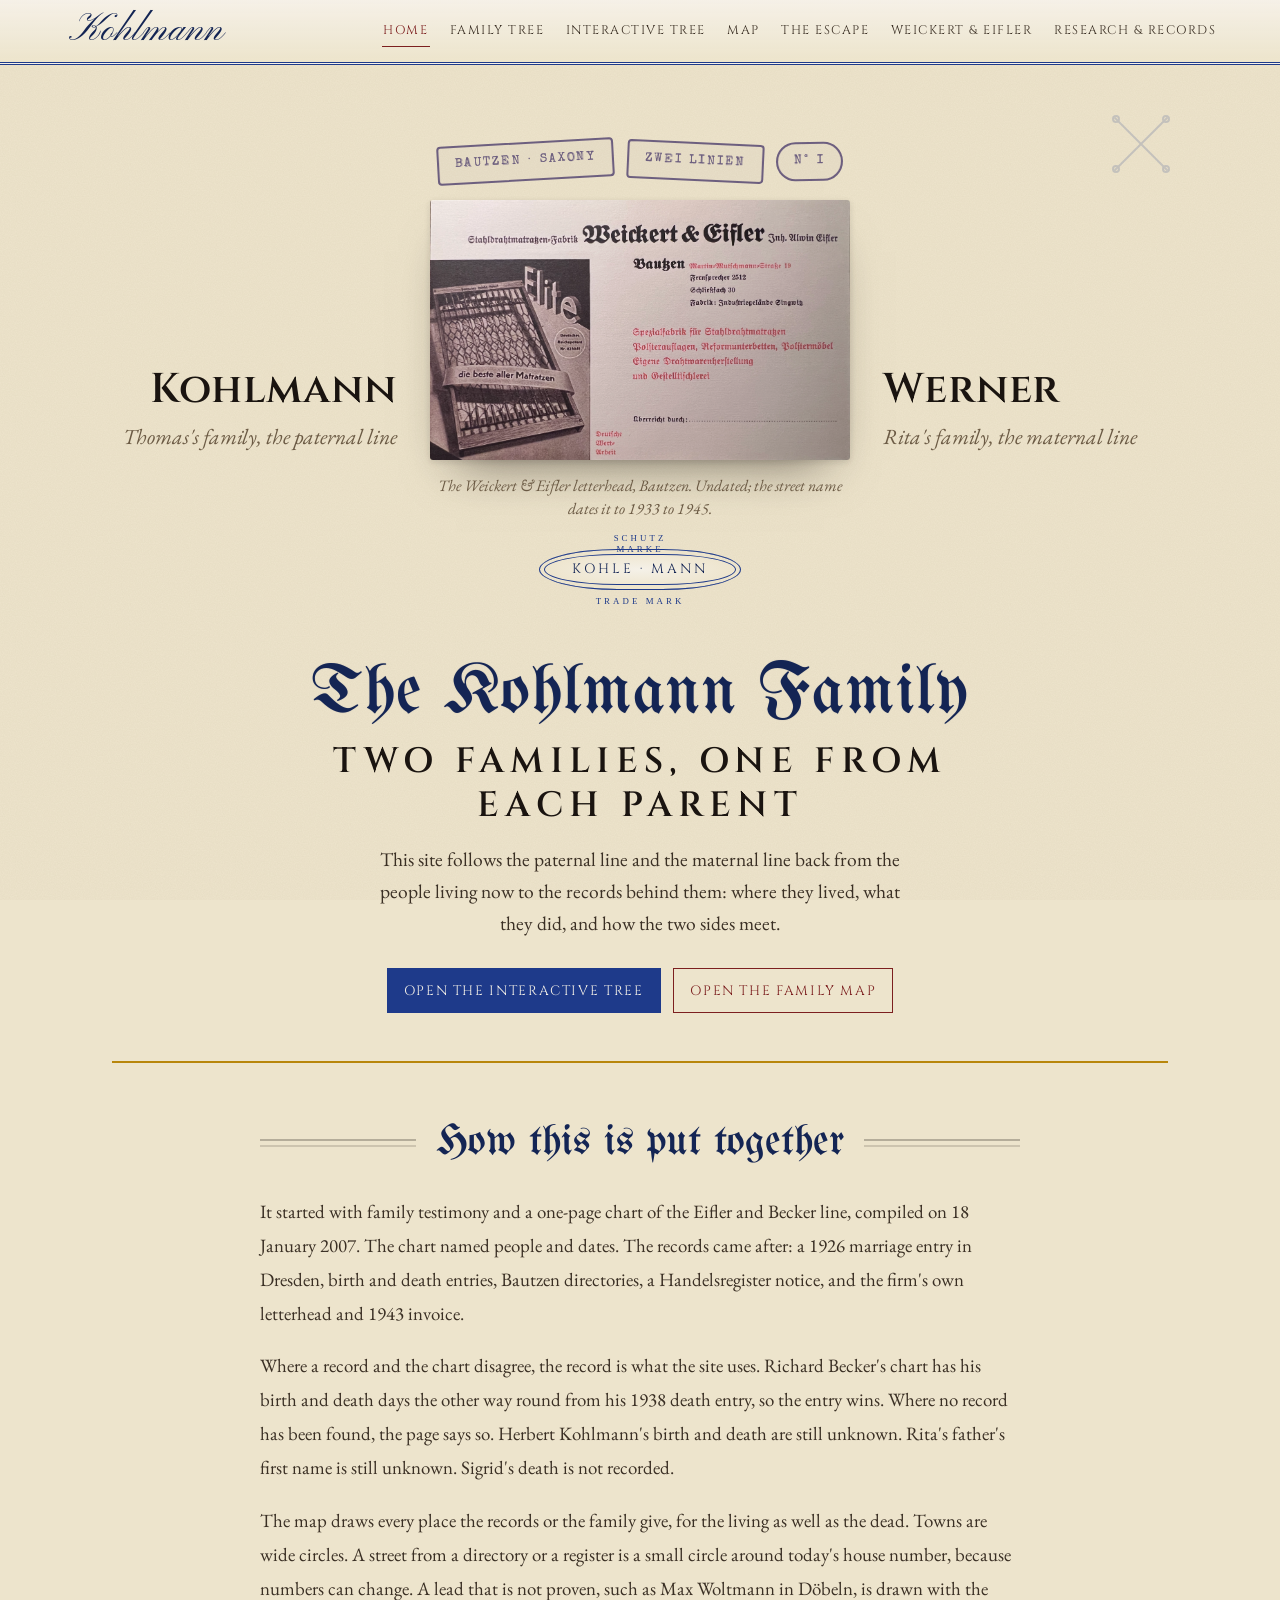
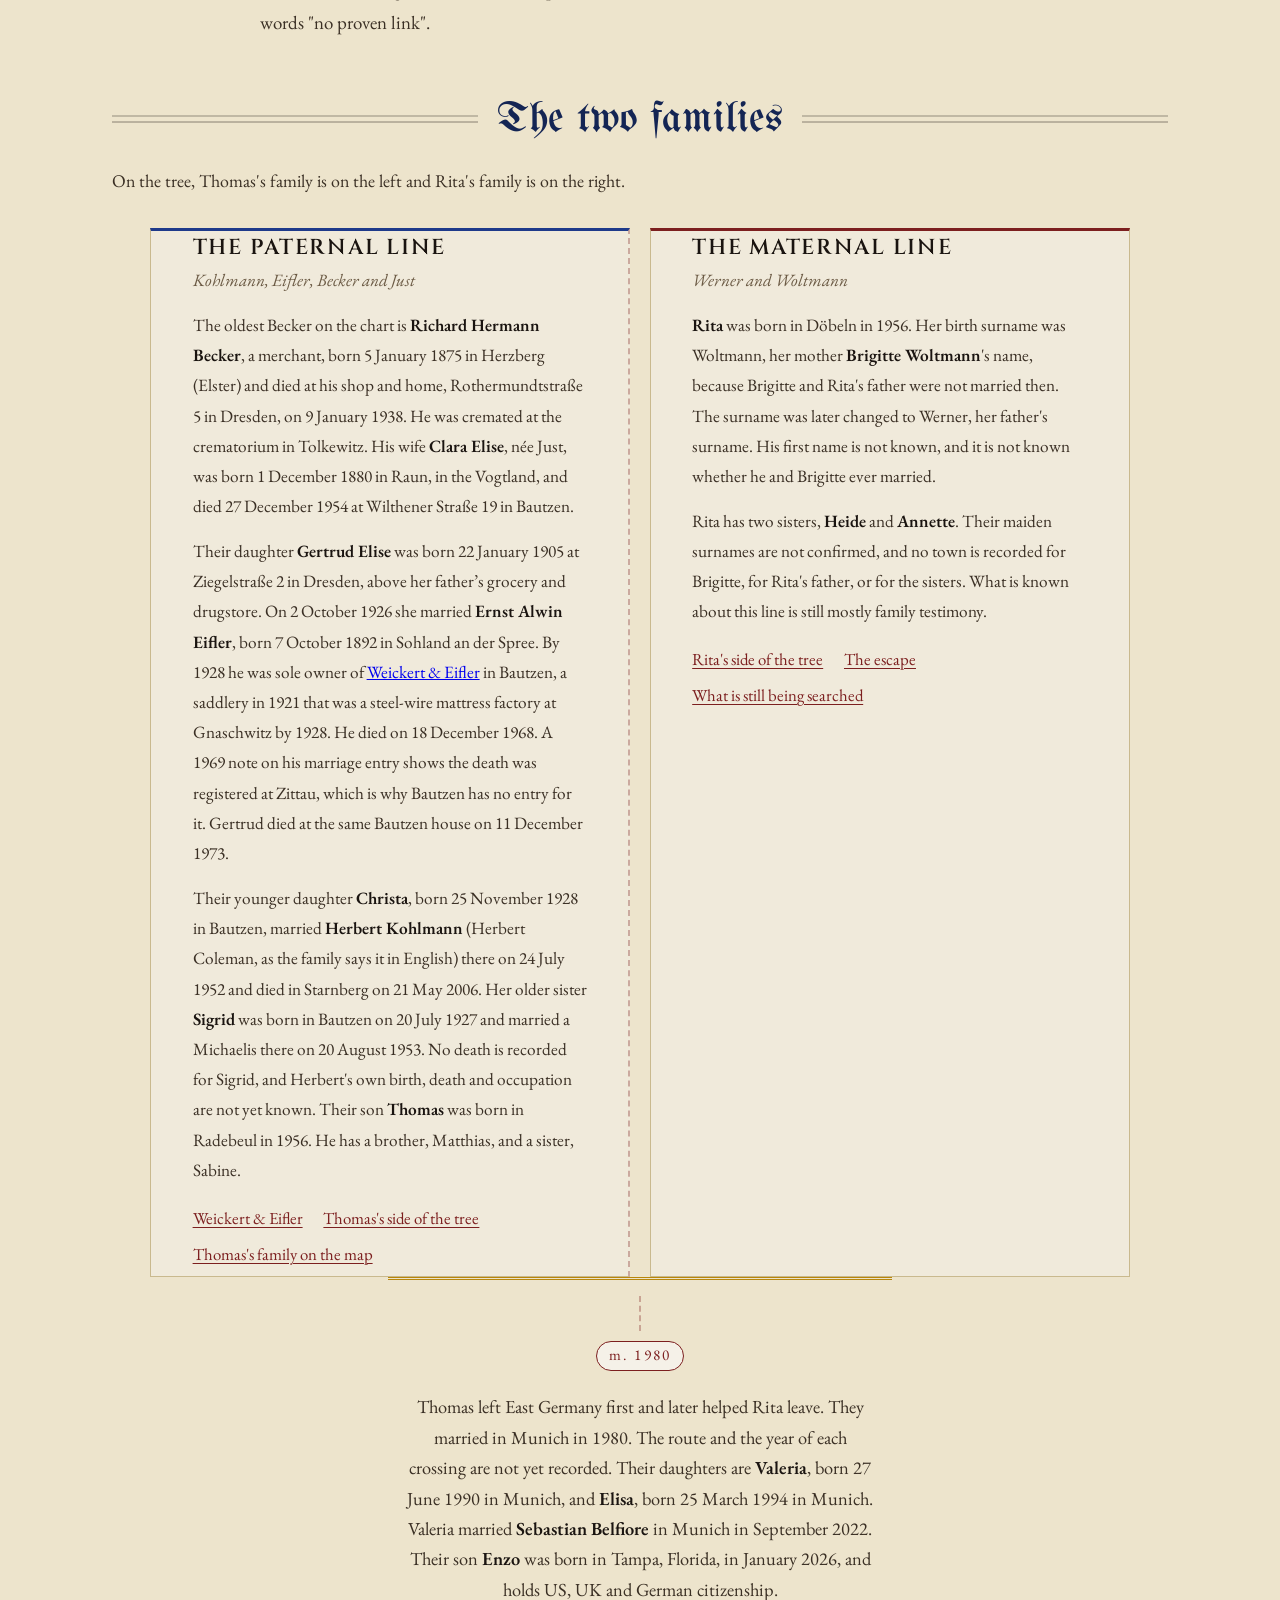
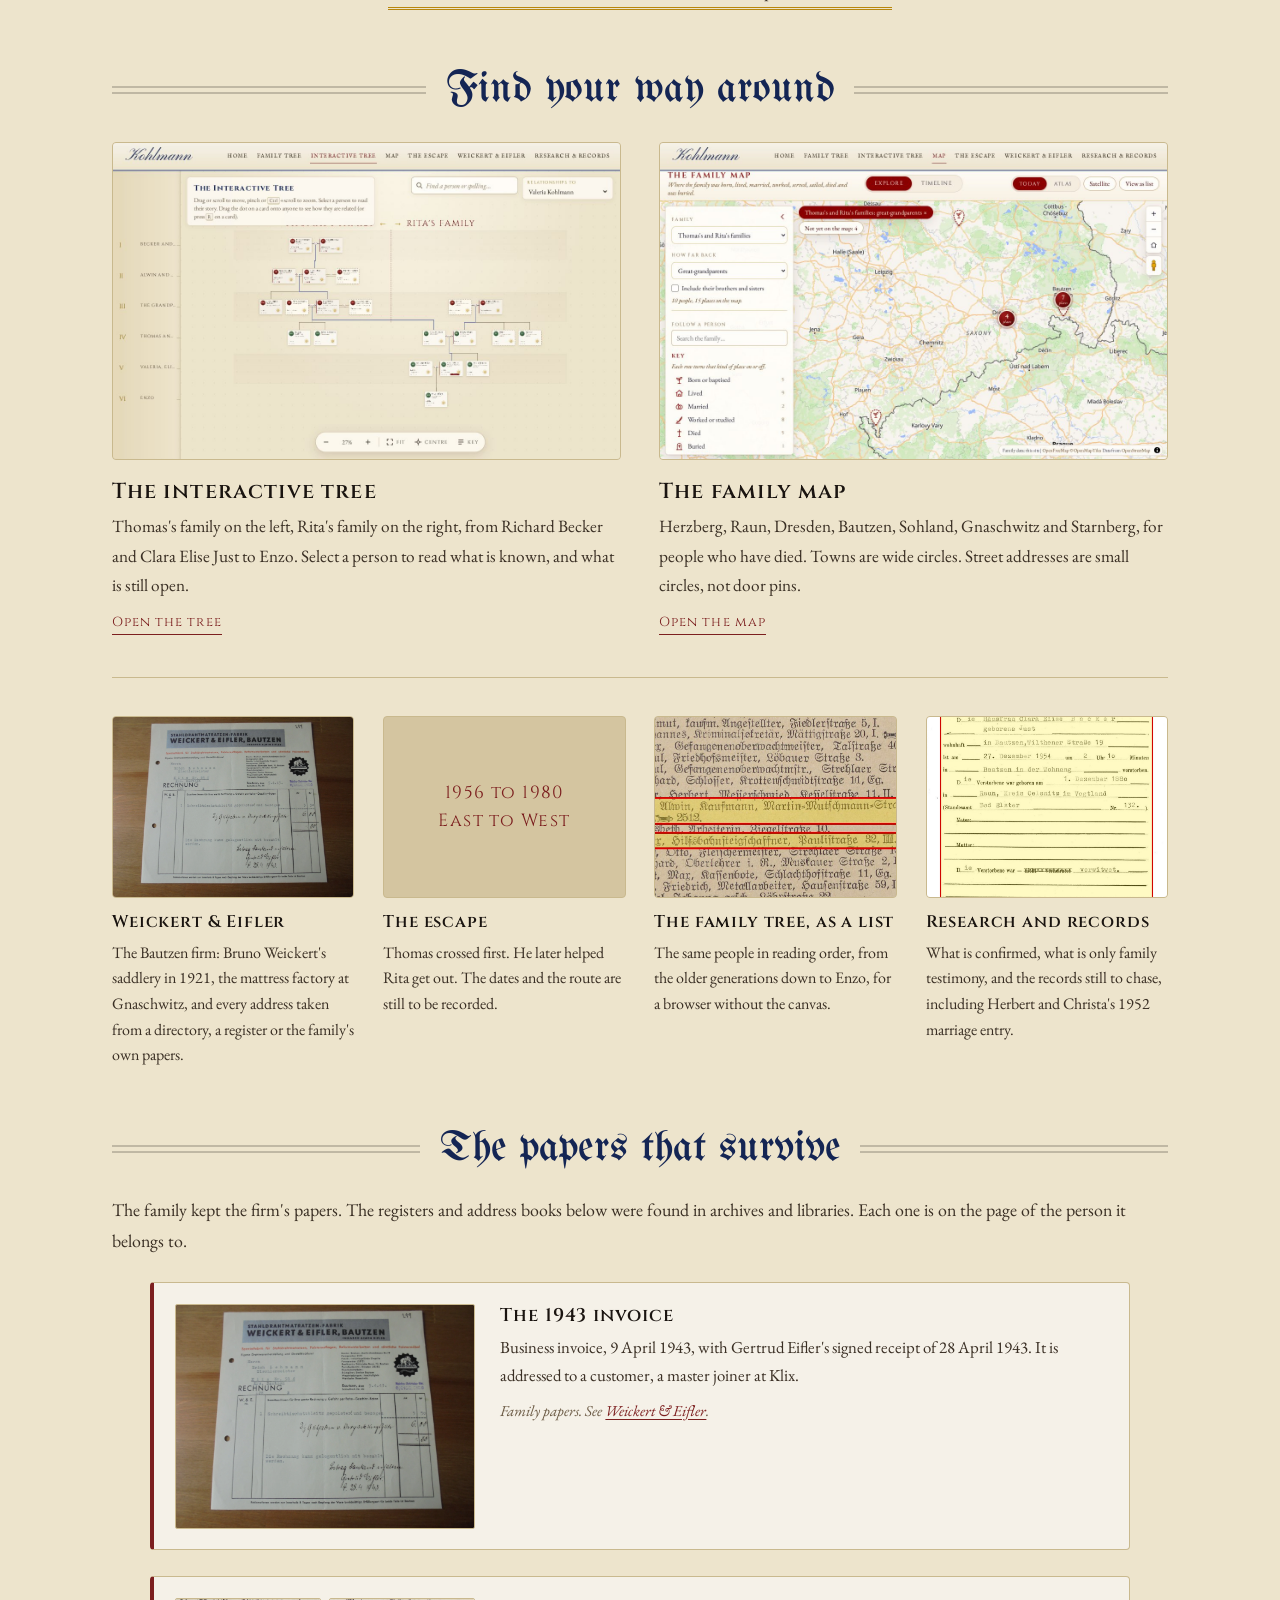
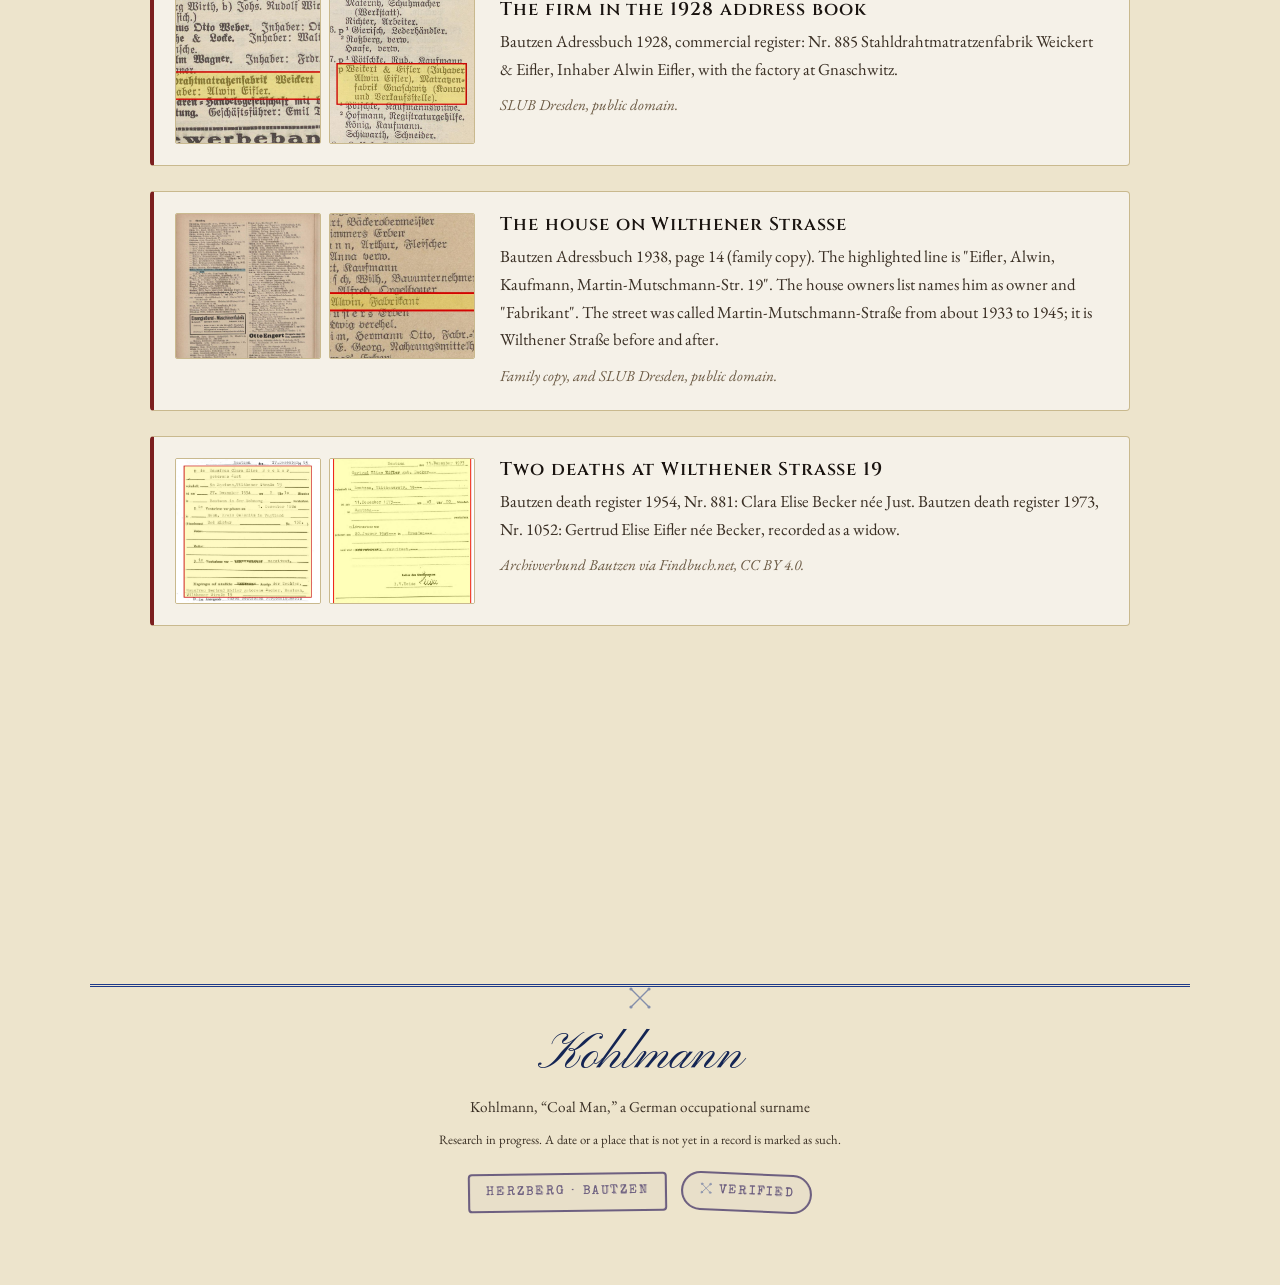
==== commit 55034e34: "Remove unlinked Kohlmann namesakes from the site: the Bautzen butcher Ernst Alwin Kohlmann, his wife" ====
--- a/index.html
+++ b/index.html
@@ -140,7 +140,7 @@
         <h2 class="section-header" id="h-start">How this is put together</h2>
         <p>It started with family testimony and a one-page chart of the Eifler and Becker line, compiled on 18 January 2007. The chart named people and dates. The records came after: a 1926 marriage entry in Dresden, birth and death entries, Bautzen directories, a Handelsregister notice, and the firm's own letterhead and 1943 invoice.</p>
         <p>Where a record and the chart disagree, the record is what the site uses. Richard Becker's chart has his birth and death days the other way round from his 1938 death entry, so the entry wins. Where no record has been found, the page says so. Herbert Kohlmann's birth and death are still unknown. Rita's father's first name is still unknown. Sigrid's death is not recorded.</p>
-        <p>The map draws every place the records or the family give, for the living as well as the dead. Towns are wide circles. A street from a directory or a register is a small circle around today's house number, because numbers can change. A lead that is not proven, such as the Bautzen butcher Alwin Kohlmann, is drawn with the words "no proven link".</p>
+        <p>The map draws every place the records or the family give, for the living as well as the dead. Towns are wide circles. A street from a directory or a register is a small circle around today's house number, because numbers can change. A lead that is not proven, such as Max Woltmann in D&ouml;beln, is drawn with the words "no proven link".</p>
     </section>
 
     <section class="home-families" aria-labelledby="h-families">
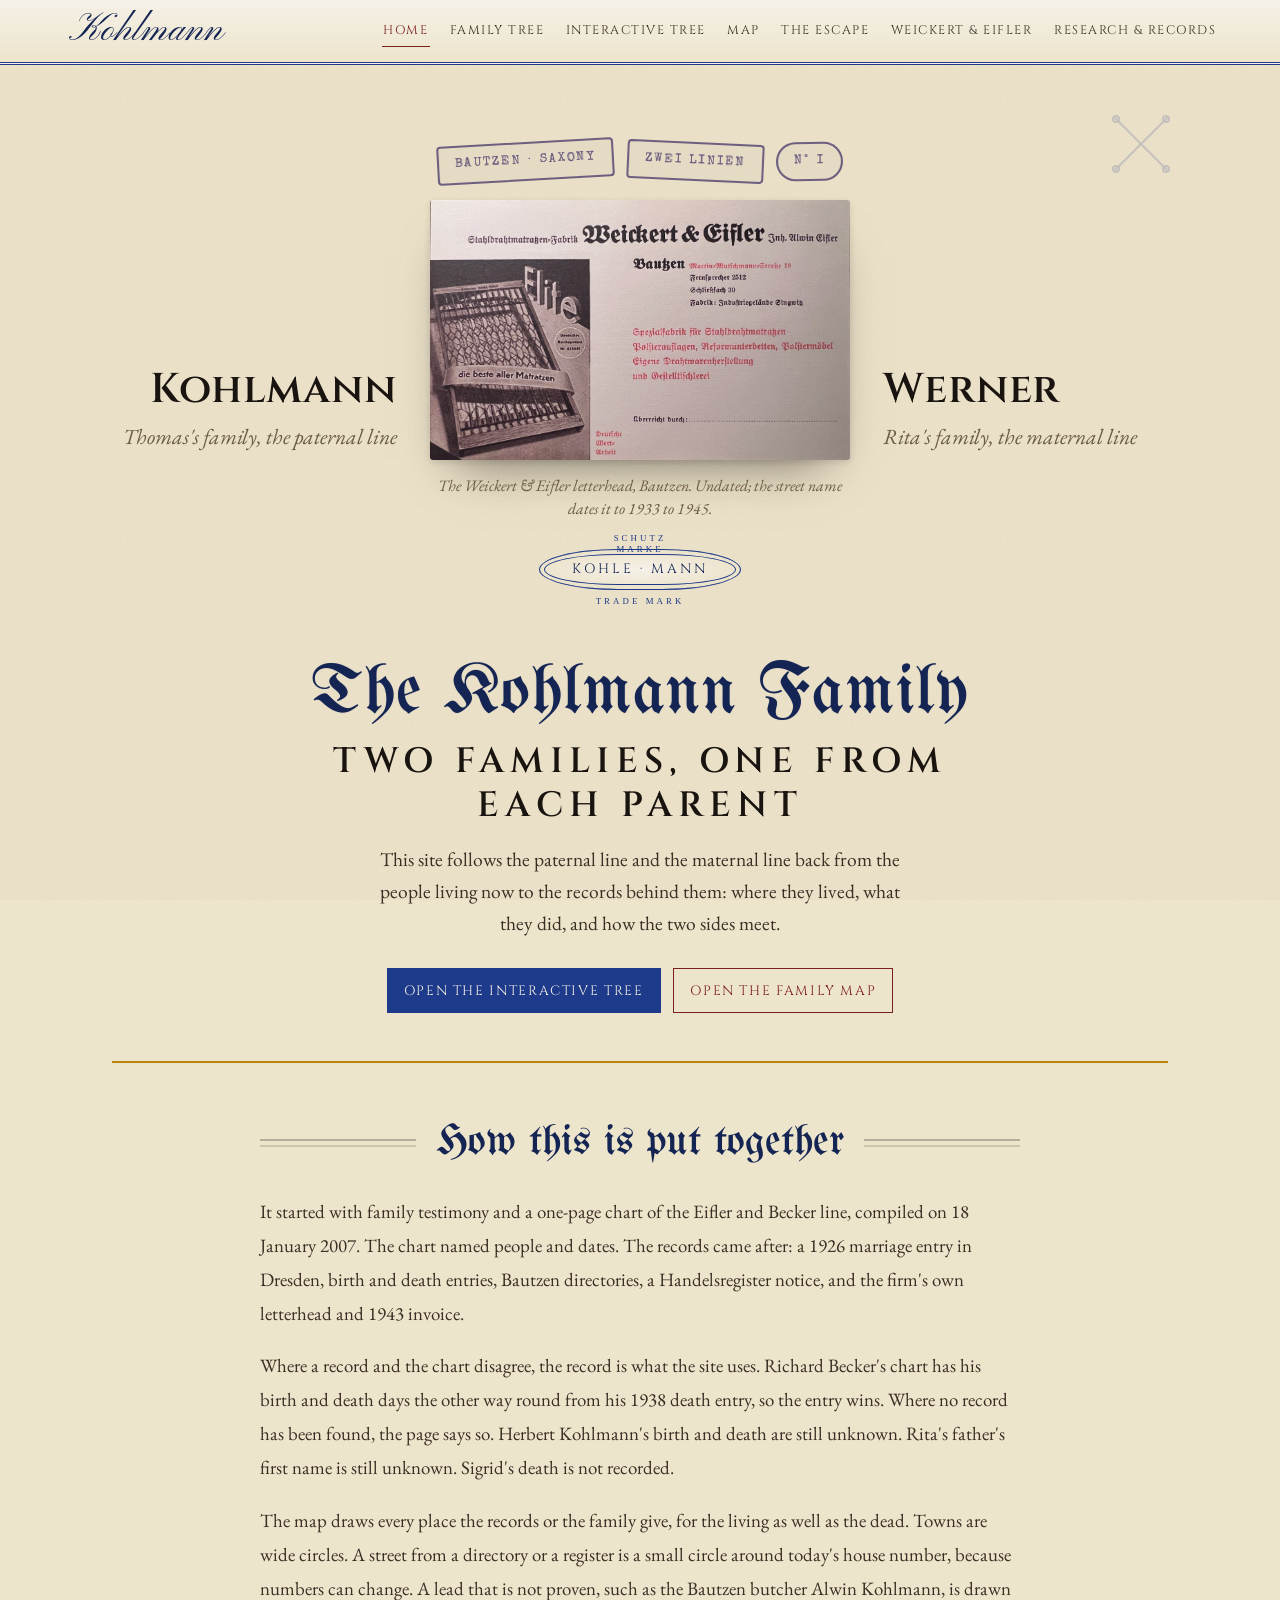
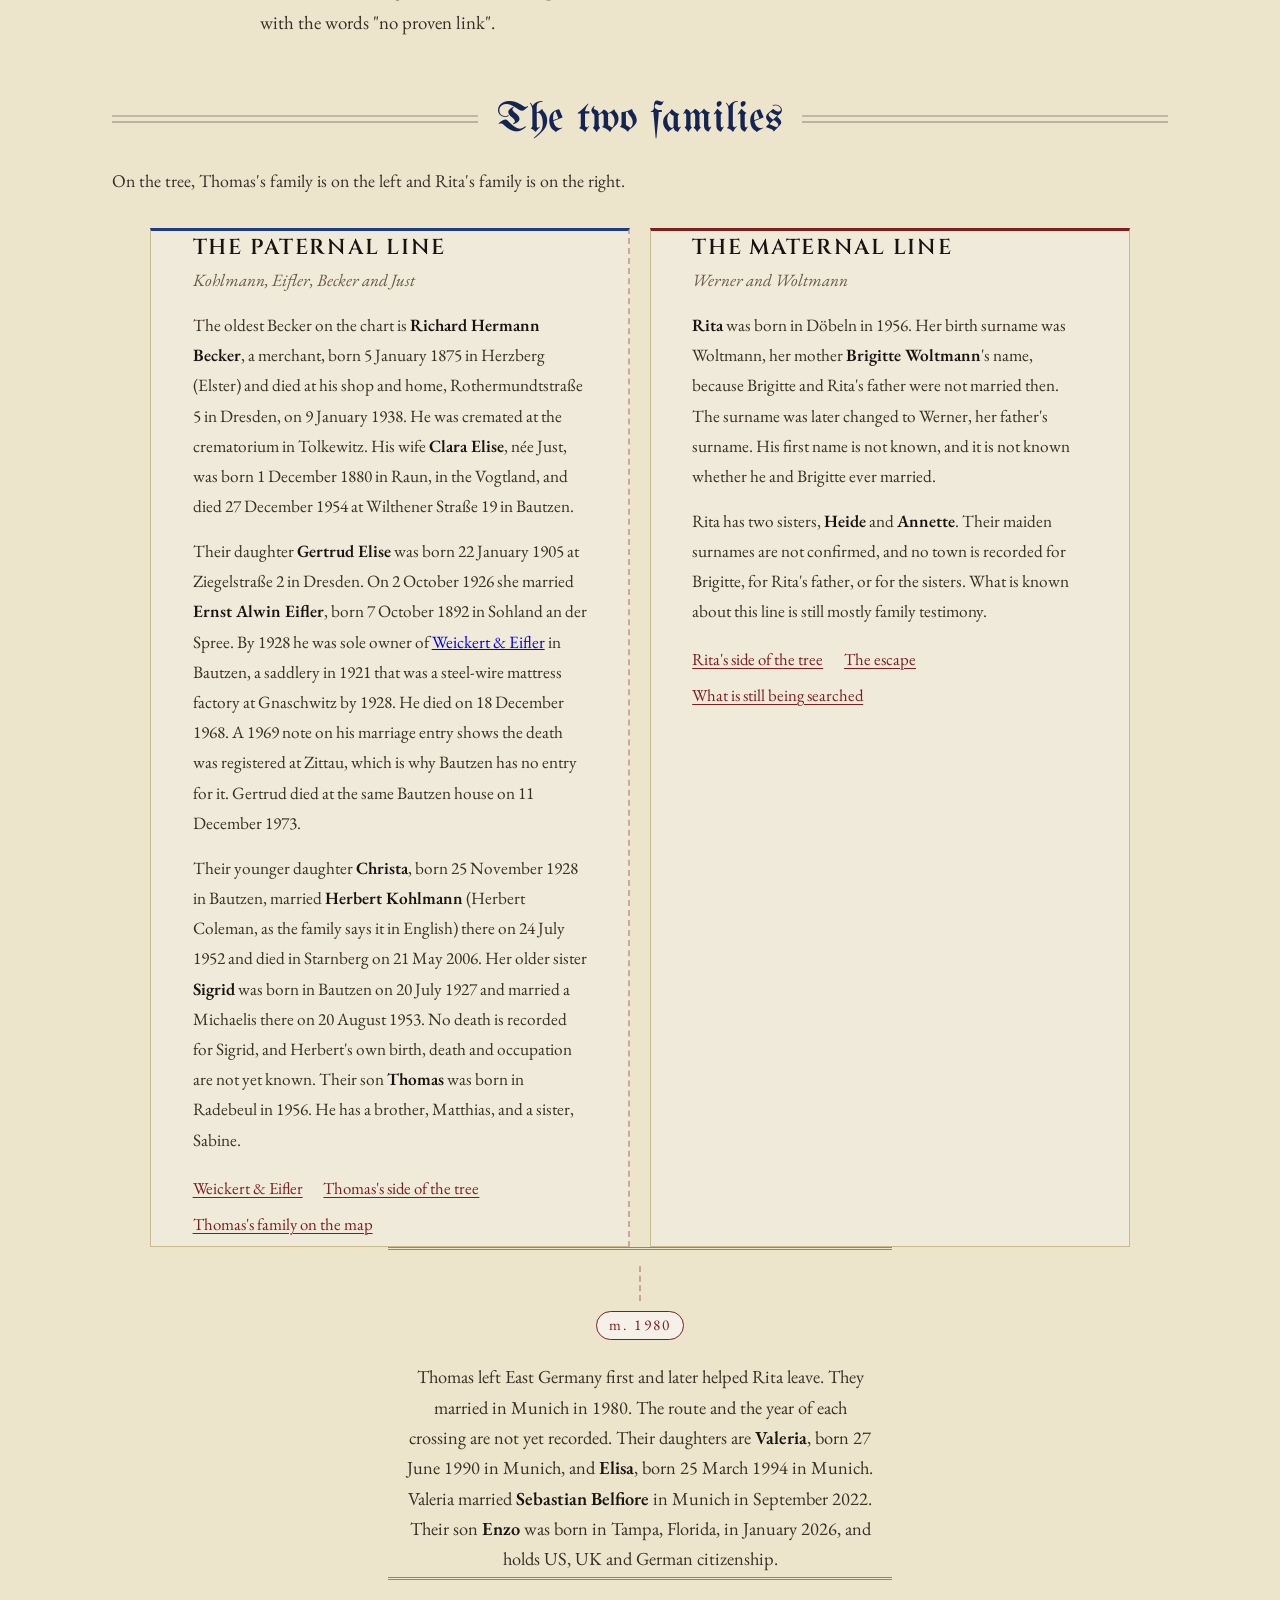
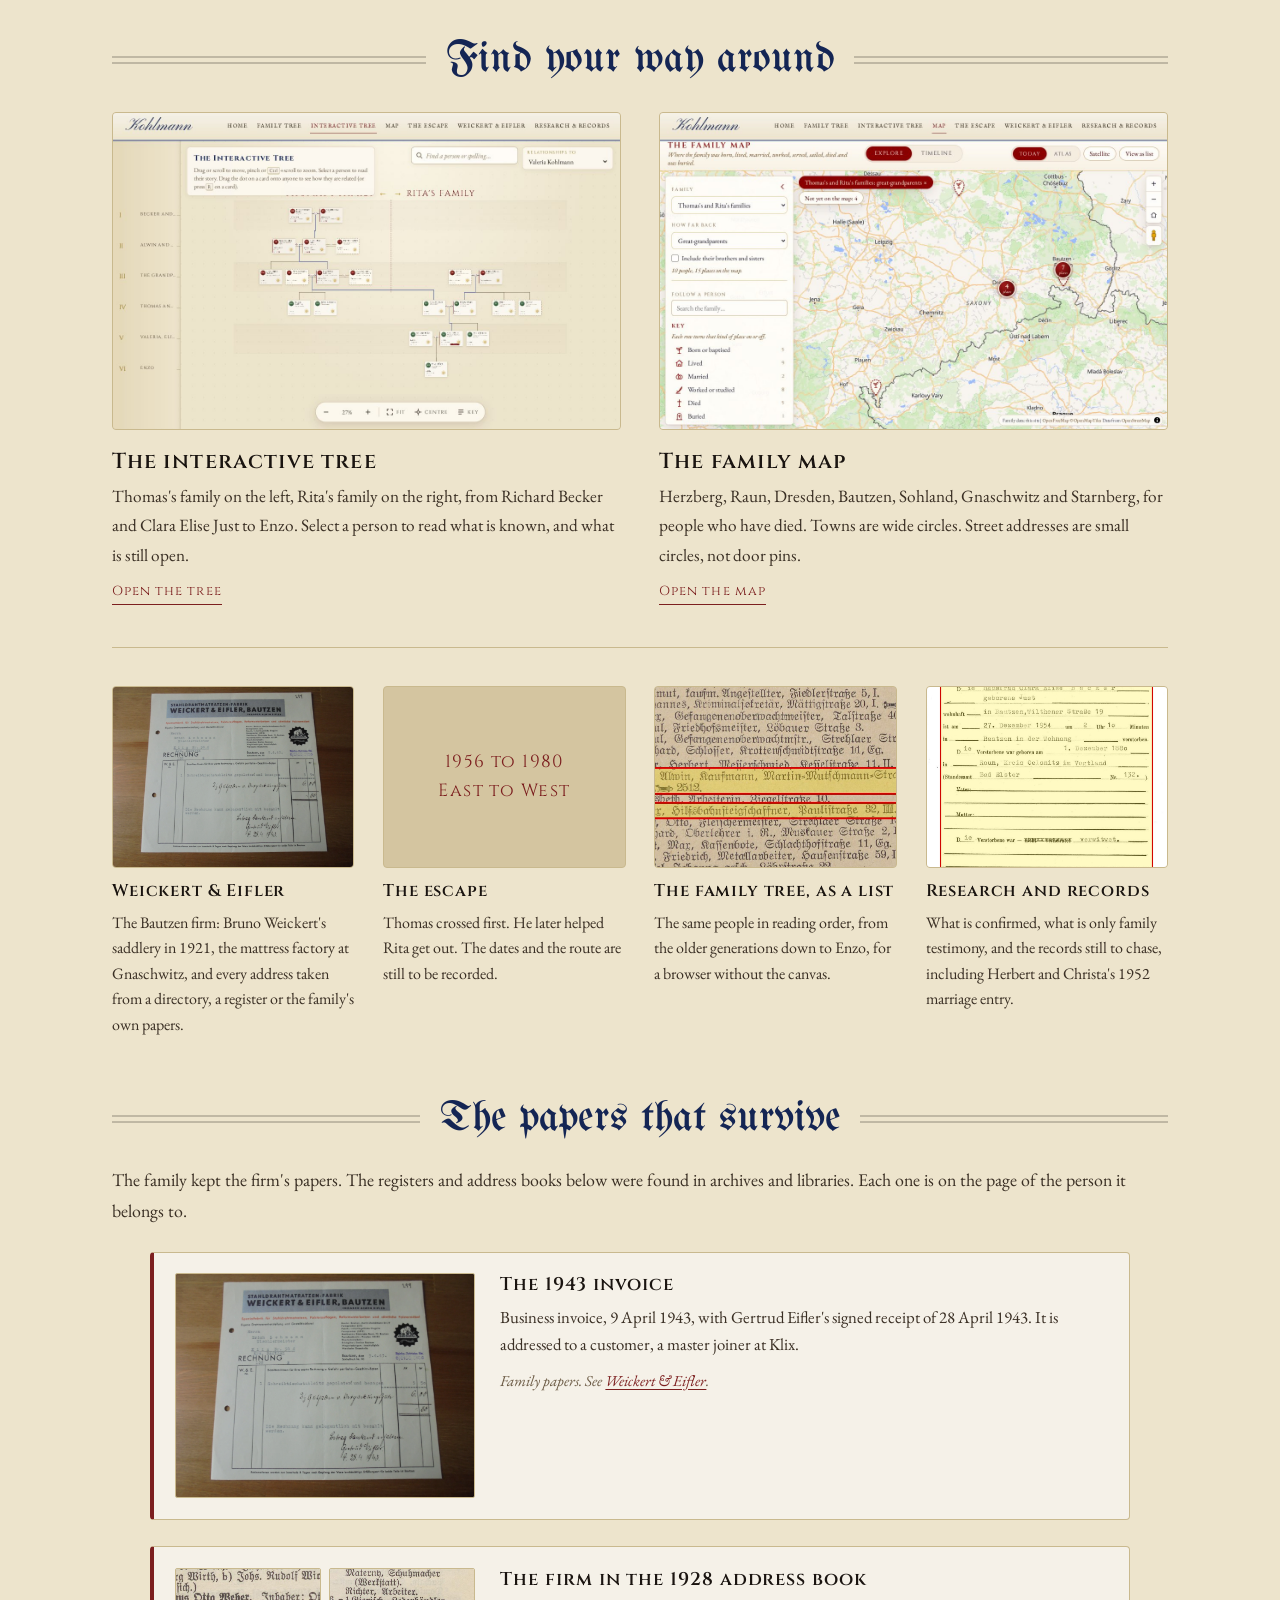
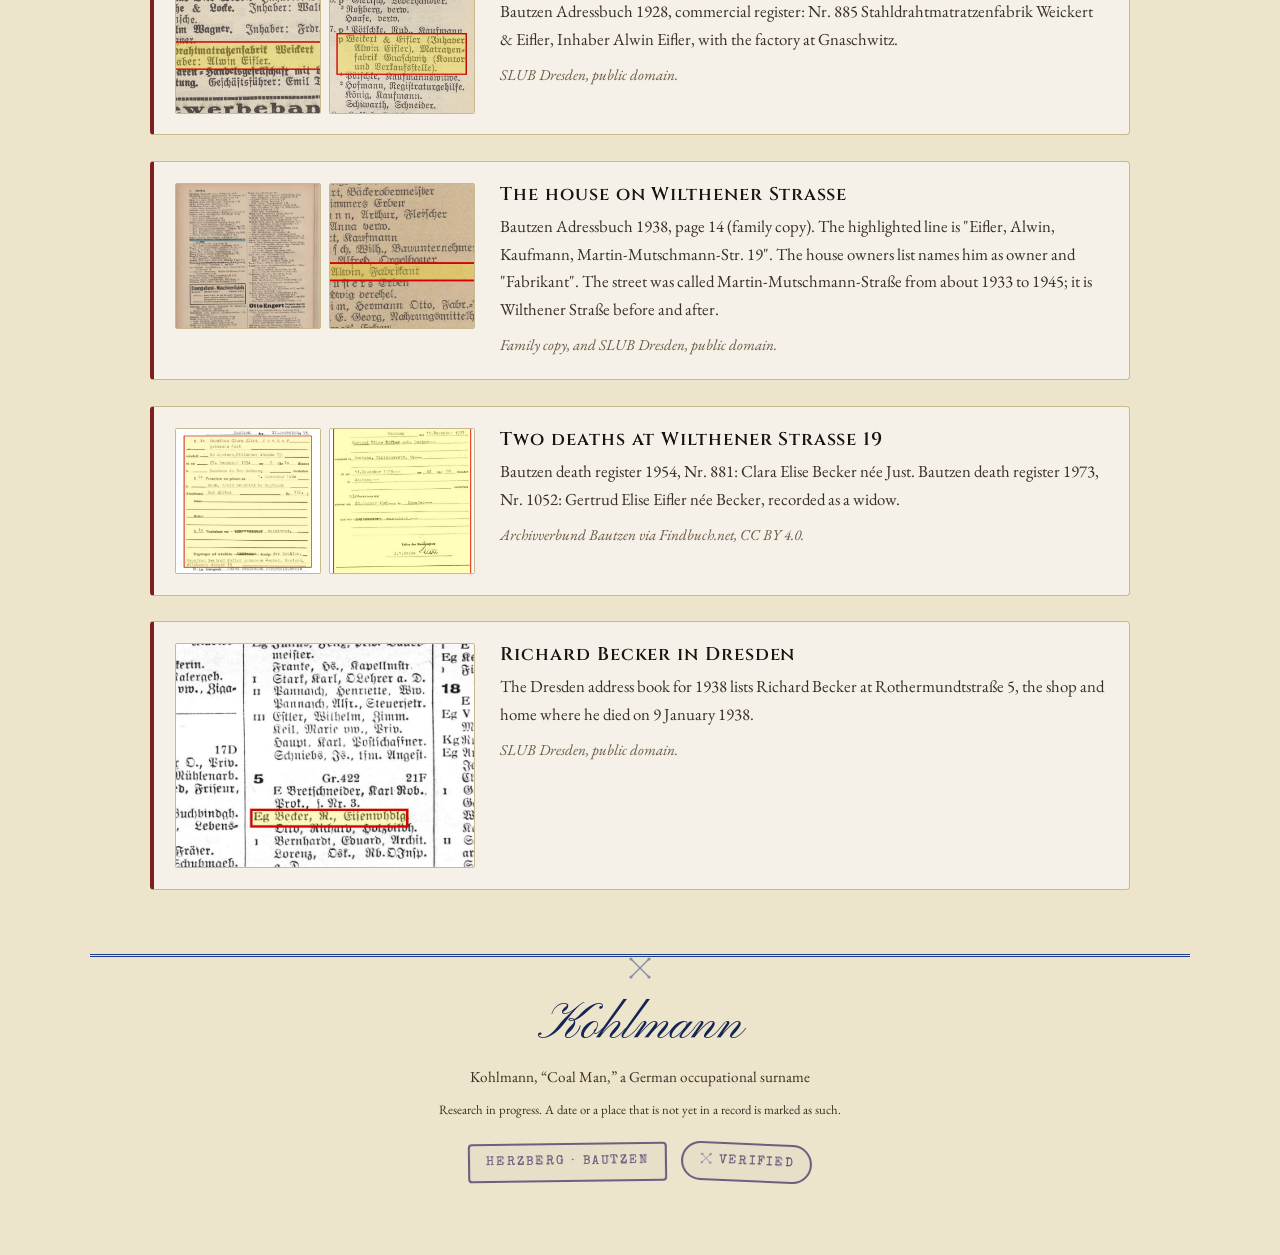
==== commit 6c343d85: "Turn on visitor identity and German, and translate the pages that are ready. Who are you and the EN " ====
--- a/index.html
+++ b/index.html
@@ -110,7 +110,169 @@
     </div>
 </nav>
 
-<div class="page-container">
+<div class="page-container" data-html-de="
+
+    &lt;header class=&quot;home-hero&quot;&gt;
+        &lt;div class=&quot;stamp-row&quot; style=&quot;margin-bottom: 1.2rem;&quot;&gt;
+            &lt;span class=&quot;stamp&quot;&gt;Bautzen &amp;middot; Sachsen&lt;/span&gt;
+            &lt;span class=&quot;stamp stamp--rotate-r&quot;&gt;Zwei Linien&lt;/span&gt;
+            &lt;span class=&quot;stamp stamp--round stamp--rotate-flat&quot;&gt;N&amp;deg; I&lt;/span&gt;
+        &lt;/div&gt;
+        &lt;div class=&quot;hero-pair&quot;&gt;
+            &lt;p class=&quot;hero-side hero-side--l&quot;&gt;&lt;span class=&quot;hero-surname&quot;&gt;Kohlmann&lt;/span&gt;&lt;span class=&quot;hero-who&quot;&gt;Die Familie von Thomas, die väterliche Linie&lt;/span&gt;&lt;/p&gt;
+            &lt;figure class=&quot;hero-photo&quot;&gt;
+                &lt;img src=&quot;images/weickert-eifler-letterhead.jpg&quot; width=&quot;2430&quot; height=&quot;1506&quot; alt=&quot;Vorgedruckter Werbebriefkopf von Weickert und Eifler, Bautzen, aus den Jahren 1933 bis 1945.&quot;&gt;
+                &lt;figcaption&gt;Der Briefkopf von Weickert &amp;amp; Eifler, Bautzen. Undatiert; der Straßenname datiert ihn auf die Jahre 1933 bis 1945.&lt;/figcaption&gt;
+                &lt;p class=&quot;seal-row&quot; style=&quot;margin-top: 1.8rem;&quot;&gt;&lt;span class=&quot;seal&quot; aria-hidden=&quot;true&quot;&gt;Kohle &amp;middot; Mann&lt;/span&gt;&lt;/p&gt;
+            &lt;/figure&gt;
+            &lt;p class=&quot;hero-side hero-side--r&quot;&gt;&lt;span class=&quot;hero-surname&quot;&gt;Werner&lt;/span&gt;&lt;span class=&quot;hero-who&quot;&gt;Die Familie von Rita, die mütterliche Linie&lt;/span&gt;&lt;/p&gt;
+        &lt;/div&gt;
+        &lt;div class=&quot;hero-title&quot;&gt;Die Familie Kohlmann&lt;/div&gt;
+        &lt;h1 id=&quot;two-families&quot;&gt;Zwei Familien, je eine von jedem Elternteil&lt;/h1&gt;
+        &lt;p class=&quot;hero-dek&quot;&gt;Diese Website verfolgt die väterliche Linie und die mütterliche Linie von den heute lebenden Personen zurück zu den Urkunden dahinter: wo sie wohnten, was sie taten und wie die beiden Seiten zusammenkommen.&lt;/p&gt;
+        &lt;div class=&quot;hero-actions&quot;&gt;
+            &lt;a class=&quot;home-btn home-btn--solid&quot; href=&quot;tree-canvas.html&quot;&gt;Den interaktiven Stammbaum öffnen&lt;/a&gt;
+            &lt;a class=&quot;home-btn home-btn--line&quot; href=&quot;map.html&quot;&gt;Die Familienkarte öffnen&lt;/a&gt;
+        &lt;/div&gt;
+    &lt;/header&gt;
+
+    &lt;section class=&quot;home-narrow home-story story-section&quot; aria-labelledby=&quot;h-start&quot;&gt;
+        &lt;h2 class=&quot;section-header&quot; id=&quot;h-start&quot;&gt;Wie dies zusammengestellt ist&lt;/h2&gt;
+        &lt;p&gt;Es begann mit einer Familienaussage und einer einseitigen Tafel der Linie Eifler und Becker, zusammengestellt am 18. Januar 2007. Die Tafel nannte Personen und Daten. Die Urkunden kamen danach: ein Heiratseintrag von 1926 in Dresden, Geburts- und Sterbeeinträge, Adressbücher von Bautzen, eine Handelsregisterbekanntmachung sowie der eigene Briefkopf der Firma und die Rechnung von 1943.&lt;/p&gt;
+        &lt;p&gt;Wo eine Urkunde und die Tafel voneinander abweichen, gilt auf dieser Website die Urkunde. Auf der Tafel von Richard Becker sind Geburtstag und Todestag gegenüber seinem Sterbeeintrag von 1938 vertauscht, daher gilt der Eintrag. Wo keine Urkunde gefunden wurde, sagt die Seite das. Geburt und Tod von Herbert Kohlmann sind noch unbekannt. Der Vorname des Vaters von Rita ist noch unbekannt. Der Tod von Sigrid ist nicht verzeichnet.&lt;/p&gt;
+        &lt;p&gt;Die Karte zeichnet jeden Ort ein, den die Urkunden oder die Familie angeben, für die Lebenden wie für die Verstorbenen. Städte sind weite Kreise. Eine Straße aus einem Adressbuch oder einem Register ist ein kleiner Kreis um die heutige Hausnummer, weil sich Nummern ändern können. Eine Spur, die nicht nachgewiesen ist, etwa der Bautzener Fleischer Alwin Kohlmann, ist mit den Worten &quot;no proven link&quot; eingezeichnet.&lt;/p&gt;
+    &lt;/section&gt;
+
+    &lt;section class=&quot;home-families&quot; aria-labelledby=&quot;h-families&quot;&gt;
+        &lt;h2 class=&quot;section-header&quot; id=&quot;h-families&quot;&gt;Die beiden Familien&lt;/h2&gt;
+        &lt;p class=&quot;families-lede&quot;&gt;Im Stammbaum steht die Familie von Thomas links und die Familie von Rita rechts.&lt;/p&gt;
+        &lt;div class=&quot;families&quot;&gt;
+            &lt;article class=&quot;family family--l&quot; aria-labelledby=&quot;h-paternal&quot;&gt;
+                &lt;h3 id=&quot;h-paternal&quot;&gt;Die väterliche Linie&lt;/h3&gt;
+                &lt;p class=&quot;family-names&quot;&gt;Kohlmann, Eifler, Becker und Just&lt;/p&gt;
+                &lt;p&gt;Der älteste Becker auf der Tafel ist &lt;strong&gt;Richard Hermann Becker&lt;/strong&gt;, Kaufmann, geboren am 5. Januar 1875 in Herzberg (Elster) und gestorben in seinem Geschäft und Wohnhaus, Rothermundtstra&amp;szlig;e 5 in Dresden, am 9. Januar 1938. Er wurde im Krematorium in Tolkewitz eingeäschert. Seine Ehefrau &lt;strong&gt;Clara Elise&lt;/strong&gt;, geb. Just, wurde am 1. Dezember 1880 in Raun im Vogtland geboren und starb am 27. Dezember 1954 in der Wilthener Stra&amp;szlig;e 19 in Bautzen.&lt;/p&gt;
+                &lt;p&gt;Ihre Tochter &lt;strong&gt;Gertrud Elise&lt;/strong&gt; wurde am 22. Januar 1905 in der Ziegelstra&amp;szlig;e 2 in Dresden geboren. Am 2. Oktober 1926 heiratete sie &lt;strong&gt;Ernst Alwin Eifler&lt;/strong&gt;, geboren am 7. Oktober 1892 in Sohland an der Spree. Im Jahr 1928 war er bereits Alleininhaber von &lt;a href=&quot;weickert-eifler.html&quot;&gt;Weickert &amp;amp; Eifler&lt;/a&gt; in Bautzen, einer Sattlerei im Jahr 1921, die 1928 eine Stahldrahtmatratzenfabrik in Gnaschwitz war. Er starb am 18. Dezember 1968. Ein Vermerk von 1969 auf seinem Heiratseintrag zeigt, dass der Tod in Zittau beurkundet wurde. Deshalb hat Bautzen keinen Eintrag darüber. Gertrud starb am 11. Dezember 1973 in demselben Haus in Bautzen.&lt;/p&gt;
+                &lt;p&gt;Ihre jüngere Tochter &lt;strong&gt;Christa&lt;/strong&gt;, geboren am 25. November 1928 in Bautzen, heiratete dort am 24. Juli 1952 &lt;strong&gt;Herbert Kohlmann&lt;/strong&gt; (Herbert Coleman, wie die Familie den Namen auf Englisch sagt) und starb am 21. Mai 2006 in Starnberg. Ihre ältere Schwester &lt;strong&gt;Sigrid&lt;/strong&gt; wurde am 20. Juli 1927 in Bautzen geboren und heiratete dort am 20. August 1953 einen Michaelis. Für Sigrid ist kein Tod verzeichnet, und Geburt, Tod und Beruf von Herbert selbst sind noch nicht bekannt. Der Sohn der beiden, &lt;strong&gt;Thomas&lt;/strong&gt;, wurde 1956 in Radebeul geboren. Er hat einen Bruder, Matthias, und eine Schwester, Sabine.&lt;/p&gt;
+                &lt;ul class=&quot;family-links&quot;&gt;
+                    &lt;li&gt;&lt;a href=&quot;weickert-eifler.html&quot;&gt;Weickert &amp;amp; Eifler&lt;/a&gt;&lt;/li&gt;
+                    &lt;li&gt;&lt;a href=&quot;tree-canvas.html&quot;&gt;Die Seite von Thomas im Stammbaum&lt;/a&gt;&lt;/li&gt;
+                    &lt;li&gt;&lt;a href=&quot;map.html?family=thomas&quot;&gt;Die Familie von Thomas auf der Karte&lt;/a&gt;&lt;/li&gt;
+                &lt;/ul&gt;
+            &lt;/article&gt;
+            &lt;article class=&quot;family family--r&quot; aria-labelledby=&quot;h-maternal&quot;&gt;
+                &lt;h3 id=&quot;h-maternal&quot;&gt;Die mütterliche Linie&lt;/h3&gt;
+                &lt;p class=&quot;family-names&quot;&gt;Werner und Woltmann&lt;/p&gt;
+                &lt;p&gt;&lt;strong&gt;Rita&lt;/strong&gt; wurde 1956 in D&amp;ouml;beln geboren. Ihr Geburtsname war Woltmann, der Name ihrer Mutter &lt;strong&gt;Brigitte Woltmann&lt;/strong&gt;, weil Brigitte und der Vater von Rita damals nicht verheiratet waren. Der Familienname wurde später in Werner geändert, den Familiennamen ihres Vaters. Sein Vorname ist nicht bekannt, und es ist nicht bekannt, ob er und Brigitte jemals geheiratet haben.&lt;/p&gt;
+                &lt;p&gt;Rita hat zwei Schwestern, &lt;strong&gt;Heide&lt;/strong&gt; und &lt;strong&gt;Annette&lt;/strong&gt;. Ihre Geburtsnamen sind nicht bestätigt, und für Brigitte, für den Vater von Rita und für die Schwestern ist kein Ort verzeichnet. Was über diese Linie bekannt ist, beruht noch überwiegend auf der Familienaussage.&lt;/p&gt;
+                &lt;ul class=&quot;family-links&quot;&gt;
+                    &lt;li&gt;&lt;a href=&quot;tree-canvas.html&quot;&gt;Die Seite von Rita im Stammbaum&lt;/a&gt;&lt;/li&gt;
+                    &lt;li&gt;&lt;a href=&quot;escape-from-east-germany.html&quot;&gt;Die Flucht&lt;/a&gt;&lt;/li&gt;
+                    &lt;li&gt;&lt;a href=&quot;research.html&quot;&gt;Wonach noch gesucht wird&lt;/a&gt;&lt;/li&gt;
+                &lt;/ul&gt;
+            &lt;/article&gt;
+        &lt;/div&gt;
+        &lt;div class=&quot;families-meet&quot;&gt;
+            &lt;span class=&quot;meet-pill&quot;&gt;verh. 1980&lt;/span&gt;
+            &lt;p&gt;Thomas verließ Ostdeutschland zuerst und half Rita später beim Verlassen. Sie heirateten 1980 in München. Der Weg und das Jahr jedes Grenzübertritts sind noch nicht verzeichnet. Ihre Töchter sind &lt;strong&gt;Valeria&lt;/strong&gt;, geboren am 27. Juni 1990 in München, und &lt;strong&gt;Elisa&lt;/strong&gt;, geboren am 25. März 1994 in München. Valeria heiratete &lt;strong&gt;Sebastian Belfiore&lt;/strong&gt; im September 2022 in München. Ihr Sohn &lt;strong&gt;Enzo&lt;/strong&gt; wurde im Januar 2026 in Tampa, Florida, geboren und besitzt die Staatsangehörigkeit der USA, des Vereinigten Königreichs und Deutschlands.&lt;/p&gt;
+        &lt;/div&gt;
+    &lt;/section&gt;
+
+    &lt;section class=&quot;home-tour&quot; aria-labelledby=&quot;h-tour&quot;&gt;
+        &lt;h2 class=&quot;section-header&quot; id=&quot;h-tour&quot;&gt;So finden Sie sich zurecht&lt;/h2&gt;
+        &lt;div class=&quot;tour-big&quot;&gt;
+            &lt;article class=&quot;tour&quot;&gt;
+                &lt;div class=&quot;tour-img&quot;&gt;&lt;img src=&quot;images/home/tree.jpg&quot; width=&quot;1184&quot; height=&quot;740&quot; loading=&quot;lazy&quot; alt=&quot;Der interaktive Stammbaum, mit der Familie von Thomas links und der Familie von Rita rechts.&quot;&gt;&lt;/div&gt;
+                &lt;h3&gt;&lt;a href=&quot;tree-canvas.html&quot;&gt;Der interaktive Stammbaum&lt;/a&gt;&lt;/h3&gt;
+                &lt;p&gt;Die Familie von Thomas links, die Familie von Rita rechts, von Richard Becker und Clara Elise Just bis Enzo. Wählen Sie eine Person, um zu lesen, was bekannt ist und was noch offen ist.&lt;/p&gt;
+                &lt;span class=&quot;tour-go&quot; aria-hidden=&quot;true&quot;&gt;Den Stammbaum öffnen&lt;/span&gt;
+            &lt;/article&gt;
+            &lt;article class=&quot;tour&quot;&gt;
+                &lt;div class=&quot;tour-img&quot;&gt;&lt;img src=&quot;images/home/map.jpg&quot; width=&quot;1184&quot; height=&quot;740&quot; loading=&quot;lazy&quot; alt=&quot;Die Familienkarte von Sachsen, mit Kreisen bei Dresden, Bautzen, Herzberg und Raun.&quot;&gt;&lt;/div&gt;
+                &lt;h3&gt;&lt;a href=&quot;map.html&quot;&gt;Die Familienkarte&lt;/a&gt;&lt;/h3&gt;
+                &lt;p&gt;Herzberg, Raun, Dresden, Bautzen, Sohland, Gnaschwitz und Starnberg, für verstorbene Personen. Städte sind weite Kreise. Straßenanschriften sind kleine Kreise, keine Nadeln an der Haustür.&lt;/p&gt;
+                &lt;span class=&quot;tour-go&quot; aria-hidden=&quot;true&quot;&gt;Die Karte öffnen&lt;/span&gt;
+            &lt;/article&gt;
+        &lt;/div&gt;
+        &lt;div class=&quot;tour-small&quot;&gt;
+            &lt;article class=&quot;tour tour--s&quot;&gt;
+                &lt;div class=&quot;tour-img&quot;&gt;&lt;img src=&quot;images/weickert-eifler-rechnung-1943.jpg&quot; width=&quot;1599&quot; height=&quot;1200&quot; loading=&quot;lazy&quot; alt=&quot;Rechnung von Weickert und Eifler vom 9. April 1943.&quot;&gt;&lt;/div&gt;
+                &lt;div class=&quot;tour-text&quot;&gt;
+                    &lt;h3&gt;&lt;a href=&quot;weickert-eifler.html&quot;&gt;Weickert &amp;amp; Eifler&lt;/a&gt;&lt;/h3&gt;
+                    &lt;p&gt;Die Bautzener Firma: die Sattlerei von Bruno Weickert im Jahr 1921, die Matratzenfabrik in Gnaschwitz und jede Anschrift aus einem Adressbuch, einem Register oder den eigenen Papieren der Familie.&lt;/p&gt;
+                &lt;/div&gt;
+            &lt;/article&gt;
+            &lt;article class=&quot;tour tour--s&quot;&gt;
+                &lt;div class=&quot;tour-img&quot;&gt;&lt;div class=&quot;tour-blank&quot;&gt;1956 bis 1980&lt;br&gt;Von Ost nach West&lt;/div&gt;&lt;/div&gt;
+                &lt;div class=&quot;tour-text&quot;&gt;
+                    &lt;h3&gt;&lt;a href=&quot;escape-from-east-germany.html&quot;&gt;Die Flucht&lt;/a&gt;&lt;/h3&gt;
+                    &lt;p&gt;Thomas überschritt die Grenze zuerst. Später half er Rita bei der Ausreise. Daten und Weg sind noch festzuhalten.&lt;/p&gt;
+                &lt;/div&gt;
+            &lt;/article&gt;
+            &lt;article class=&quot;tour tour--s&quot;&gt;
+                &lt;div class=&quot;tour-img&quot;&gt;&lt;img src=&quot;images/records/1938-bautzen-p14-eifler-alwin.jpg&quot; width=&quot;1281&quot; height=&quot;563&quot; loading=&quot;lazy&quot; alt=&quot;Adressbuch Bautzen 1938, der Eintrag für Alwin Eifler.&quot;&gt;&lt;/div&gt;
+                &lt;div class=&quot;tour-text&quot;&gt;
+                    &lt;h3&gt;&lt;a href=&quot;family-tree.html&quot;&gt;Der Stammbaum als Liste&lt;/a&gt;&lt;/h3&gt;
+                    &lt;p&gt;Dieselben Personen in Lesereihenfolge, von den älteren Generationen bis zu Enzo, für einen Browser ohne die Zeichenfläche.&lt;/p&gt;
+                &lt;/div&gt;
+            &lt;/article&gt;
+            &lt;article class=&quot;tour tour--s&quot;&gt;
+                &lt;div class=&quot;tour-img&quot;&gt;&lt;img src=&quot;images/records/1954-bautzen-death-881-clara-elise-becker.jpg&quot; width=&quot;940&quot; height=&quot;960&quot; loading=&quot;lazy&quot; alt=&quot;Sterberegister Bautzen 1954, Eintrag 881.&quot;&gt;&lt;/div&gt;
+                &lt;div class=&quot;tour-text&quot;&gt;
+                    &lt;h3&gt;&lt;a href=&quot;research.html&quot;&gt;Forschung und Urkunden&lt;/a&gt;&lt;/h3&gt;
+                    &lt;p&gt;Was bestätigt ist, was nur auf der Familienaussage beruht, und die Urkunden, denen noch nachzugehen ist, darunter der Heiratseintrag von Herbert und Christa von 1952.&lt;/p&gt;
+                &lt;/div&gt;
+            &lt;/article&gt;
+        &lt;/div&gt;
+    &lt;/section&gt;
+
+    &lt;section class=&quot;home-clues&quot; aria-labelledby=&quot;h-clues&quot;&gt;
+        &lt;h2 class=&quot;section-header&quot; id=&quot;h-clues&quot;&gt;Die erhaltenen Papiere&lt;/h2&gt;
+        &lt;p class=&quot;families-lede&quot;&gt;Die Familie bewahrte die Papiere der Firma auf. Die nachstehenden Register und Adressbücher wurden in Archiven und Bibliotheken gefunden. Jedes steht auf der Seite der Person, zu der es gehört.&lt;/p&gt;
+        &lt;div class=&quot;clue-grid&quot;&gt;
+            &lt;div class=&quot;clue-card&quot;&gt;
+                &lt;div class=&quot;clue-photos&quot;&gt;&lt;img src=&quot;images/weickert-eifler-rechnung-1943.jpg&quot; width=&quot;1599&quot; height=&quot;1200&quot; loading=&quot;lazy&quot; alt=&quot;Rechnung von Weickert und Eifler vom 9. April 1943 mit der unterschriebenen Empfangsbestätigung von Gertrud Eifler.&quot;&gt;&lt;/div&gt;
+                &lt;div class=&quot;clue-text&quot;&gt;
+                    &lt;h3&gt;Die Rechnung von 1943&lt;/h3&gt;
+                    &lt;p&gt;Geschäftsrechnung vom 9. April 1943 mit der unterschriebenen Empfangsbestätigung von Gertrud Eifler vom 28. April 1943. Sie ist an einen Kunden gerichtet, einen Tischlermeister in Klix.&lt;/p&gt;
+                    &lt;p class=&quot;clue-src&quot;&gt;Familienpapiere. Siehe &lt;a href=&quot;weickert-eifler.html&quot;&gt;Weickert &amp;amp; Eifler&lt;/a&gt;.&lt;/p&gt;
+                &lt;/div&gt;
+            &lt;/div&gt;
+            &lt;div class=&quot;clue-card&quot;&gt;
+                &lt;div class=&quot;clue-photos&quot;&gt;&lt;img src=&quot;images/records/1928-bautzen-handelsregister-885-weickert-eifler.jpg&quot; width=&quot;1147&quot; height=&quot;498&quot; loading=&quot;lazy&quot; alt=&quot;Adressbuch Bautzen 1928, Handelsregistereintrag 885.&quot;&gt;&lt;img src=&quot;images/records/1928-bautzen-weikert-eifler-matratzenfabrik-gnaschwitz.jpg&quot; width=&quot;808&quot; height=&quot;562&quot; loading=&quot;lazy&quot; alt=&quot;Adressbuch Bautzen 1928, die Matratzenfabrik in Gnaschwitz.&quot;&gt;&lt;/div&gt;
+                &lt;div class=&quot;clue-text&quot;&gt;
+                    &lt;h3&gt;Die Firma im Adressbuch von 1928&lt;/h3&gt;
+                    &lt;p&gt;Bautzen Adressbuch 1928, Handelsregister: Nr. 885 Stahldrahtmatratzenfabrik Weickert &amp;amp; Eifler, Inhaber Alwin Eifler, mit der Fabrik in Gnaschwitz.&lt;/p&gt;
+                    &lt;p class=&quot;clue-src&quot;&gt;SLUB Dresden, gemeinfrei.&lt;/p&gt;
+                &lt;/div&gt;
+            &lt;/div&gt;
+            &lt;div class=&quot;clue-card&quot;&gt;
+                &lt;div class=&quot;clue-photos&quot;&gt;&lt;img src=&quot;images/alvin-yellow-pages.png&quot; width=&quot;1692&quot; height=&quot;1714&quot; loading=&quot;lazy&quot; alt=&quot;Seite 14 des Adressbuchs Bautzen 1938 mit hervorgehobenem Eintrag für Alwin Eifler.&quot;&gt;&lt;img src=&quot;images/records/1938-bautzen-house-owner-mms19-eifler.jpg&quot; width=&quot;1109&quot; height=&quot;460&quot; loading=&quot;lazy&quot; alt=&quot;Adressbuch Bautzen 1938, Liste der Hauseigentümer für Martin-Mutschmann-Strasse 19.&quot;&gt;&lt;/div&gt;
+                &lt;div class=&quot;clue-text&quot;&gt;
+                    &lt;h3&gt;Das Haus in der Wilthener Stra&amp;szlig;e&lt;/h3&gt;
+                    &lt;p&gt;Bautzen Adressbuch 1938, Seite 14 (Familienexemplar). Die hervorgehobene Zeile lautet &quot;Eifler, Alwin, Kaufmann, Martin-Mutschmann-Str. 19&quot;. Die Liste der Hauseigentümer nennt ihn als Eigentümer und &quot;Fabrikant&quot;. Die Straße hieß von etwa 1933 bis 1945 Martin-Mutschmann-Stra&amp;szlig;e; davor und danach heißt sie Wilthener Stra&amp;szlig;e.&lt;/p&gt;
+                    &lt;p class=&quot;clue-src&quot;&gt;Familienexemplar, und SLUB Dresden, gemeinfrei.&lt;/p&gt;
+                &lt;/div&gt;
+            &lt;/div&gt;
+            &lt;div class=&quot;clue-card&quot;&gt;
+                &lt;div class=&quot;clue-photos&quot;&gt;&lt;img src=&quot;images/records/1954-bautzen-death-881-clara-elise-becker.jpg&quot; width=&quot;940&quot; height=&quot;960&quot; loading=&quot;lazy&quot; alt=&quot;Sterberegister Bautzen 1954, Eintrag 881, Clara Elise Becker.&quot;&gt;&lt;img src=&quot;images/records/1973-bautzen-death-1052-gertrud-elise-eifler.jpg&quot; width=&quot;940&quot; height=&quot;1170&quot; loading=&quot;lazy&quot; alt=&quot;Sterberegister Bautzen 1973, Eintrag 1052, Gertrud Elise Eifler.&quot;&gt;&lt;/div&gt;
+                &lt;div class=&quot;clue-text&quot;&gt;
+                    &lt;h3&gt;Zwei Sterbefälle in der Wilthener Stra&amp;szlig;e 19&lt;/h3&gt;
+                    &lt;p&gt;Sterberegister Bautzen 1954, Nr. 881: Clara Elise Becker geb. Just. Sterberegister Bautzen 1973, Nr. 1052: Gertrud Elise Eifler geb. Becker, verzeichnet als Witwe.&lt;/p&gt;
+                    &lt;p class=&quot;clue-src&quot;&gt;Archivverbund Bautzen über Findbuch.net, CC BY 4.0.&lt;/p&gt;
+                &lt;/div&gt;
+            &lt;/div&gt;
+            &lt;div class=&quot;clue-card&quot;&gt;
+                &lt;div class=&quot;clue-photos&quot;&gt;&lt;img src=&quot;images/records/1938-dresden-rothermundtstrasse5-becker.jpg&quot; width=&quot;760&quot; height=&quot;550&quot; loading=&quot;lazy&quot; alt=&quot;Adressbuch Dresden 1938, Becker in der Rothermundtstrasse 5.&quot;&gt;&lt;/div&gt;
+                &lt;div class=&quot;clue-text&quot;&gt;
+                    &lt;h3&gt;Richard Becker in Dresden&lt;/h3&gt;
+                    &lt;p&gt;Das Dresdner Adressbuch für 1938 verzeichnet Richard Becker in der Rothermundtstra&amp;szlig;e 5, dem Geschäft und Wohnhaus, in dem er am 9. Januar 1938 starb.&lt;/p&gt;
+                    &lt;p class=&quot;clue-src&quot;&gt;SLUB Dresden, gemeinfrei.&lt;/p&gt;
+                &lt;/div&gt;
+            &lt;/div&gt;
+        &lt;/div&gt;
+    &lt;/section&gt;
+
+">
 
     <header class="home-hero">
         <div class="stamp-row" style="margin-bottom: 1.2rem;">
@@ -140,7 +302,7 @@
         <h2 class="section-header" id="h-start">How this is put together</h2>
         <p>It started with family testimony and a one-page chart of the Eifler and Becker line, compiled on 18 January 2007. The chart named people and dates. The records came after: a 1926 marriage entry in Dresden, birth and death entries, Bautzen directories, a Handelsregister notice, and the firm's own letterhead and 1943 invoice.</p>
         <p>Where a record and the chart disagree, the record is what the site uses. Richard Becker's chart has his birth and death days the other way round from his 1938 death entry, so the entry wins. Where no record has been found, the page says so. Herbert Kohlmann's birth and death are still unknown. Rita's father's first name is still unknown. Sigrid's death is not recorded.</p>
-        <p>The map draws every place the records or the family give, for the living as well as the dead. Towns are wide circles. A street from a directory or a register is a small circle around today's house number, because numbers can change. A lead that is not proven, such as Max Woltmann in D&ouml;beln, is drawn with the words "no proven link".</p>
+        <p>The map draws every place the records or the family give, for the living as well as the dead. Towns are wide circles. A street from a directory or a register is a small circle around today's house number, because numbers can change. A lead that is not proven, such as the Bautzen butcher Alwin Kohlmann, is drawn with the words "no proven link".</p>
     </section>
 
     <section class="home-families" aria-labelledby="h-families">
@@ -151,7 +313,7 @@
                 <h3 id="h-paternal">The paternal line</h3>
                 <p class="family-names">Kohlmann, Eifler, Becker and Just</p>
                 <p>The oldest Becker on the chart is <strong>Richard Hermann Becker</strong>, a merchant, born 5 January 1875 in Herzberg (Elster) and died at his shop and home, Rothermundtstra&szlig;e 5 in Dresden, on 9 January 1938. He was cremated at the crematorium in Tolkewitz. His wife <strong>Clara Elise</strong>, n&eacute;e Just, was born 1 December 1880 in Raun, in the Vogtland, and died 27 December 1954 at Wilthener Stra&szlig;e 19 in Bautzen.</p>
-                <p>Their daughter <strong>Gertrud Elise</strong> was born 22 January 1905 at Ziegelstra&szlig;e 2 in Dresden, above her father&rsquo;s grocery and drugstore. On 2 October 1926 she married <strong>Ernst Alwin Eifler</strong>, born 7 October 1892 in Sohland an der Spree. By 1928 he was sole owner of <a href="weickert-eifler.html">Weickert &amp; Eifler</a> in Bautzen, a saddlery in 1921 that was a steel-wire mattress factory at Gnaschwitz by 1928. He died on 18 December 1968. A 1969 note on his marriage entry shows the death was registered at Zittau, which is why Bautzen has no entry for it. Gertrud died at the same Bautzen house on 11 December 1973.</p>
+                <p>Their daughter <strong>Gertrud Elise</strong> was born 22 January 1905 at Ziegelstra&szlig;e 2 in Dresden. On 2 October 1926 she married <strong>Ernst Alwin Eifler</strong>, born 7 October 1892 in Sohland an der Spree. By 1928 he was sole owner of <a href="weickert-eifler.html">Weickert &amp; Eifler</a> in Bautzen, a saddlery in 1921 that was a steel-wire mattress factory at Gnaschwitz by 1928. He died on 18 December 1968. A 1969 note on his marriage entry shows the death was registered at Zittau, which is why Bautzen has no entry for it. Gertrud died at the same Bautzen house on 11 December 1973.</p>
                 <p>Their younger daughter <strong>Christa</strong>, born 25 November 1928 in Bautzen, married <strong>Herbert Kohlmann</strong> (Herbert Coleman, as the family says it in English) there on 24 July 1952 and died in Starnberg on 21 May 2006. Her older sister <strong>Sigrid</strong> was born in Bautzen on 20 July 1927 and married a Michaelis there on 20 August 1953. No death is recorded for Sigrid, and Herbert's own birth, death and occupation are not yet known. Their son <strong>Thomas</strong> was born in Radebeul in 1956. He has a brother, Matthias, and a sister, Sabine.</p>
                 <ul class="family-links">
                     <li><a href="weickert-eifler.html">Weickert &amp; Eifler</a></li>
